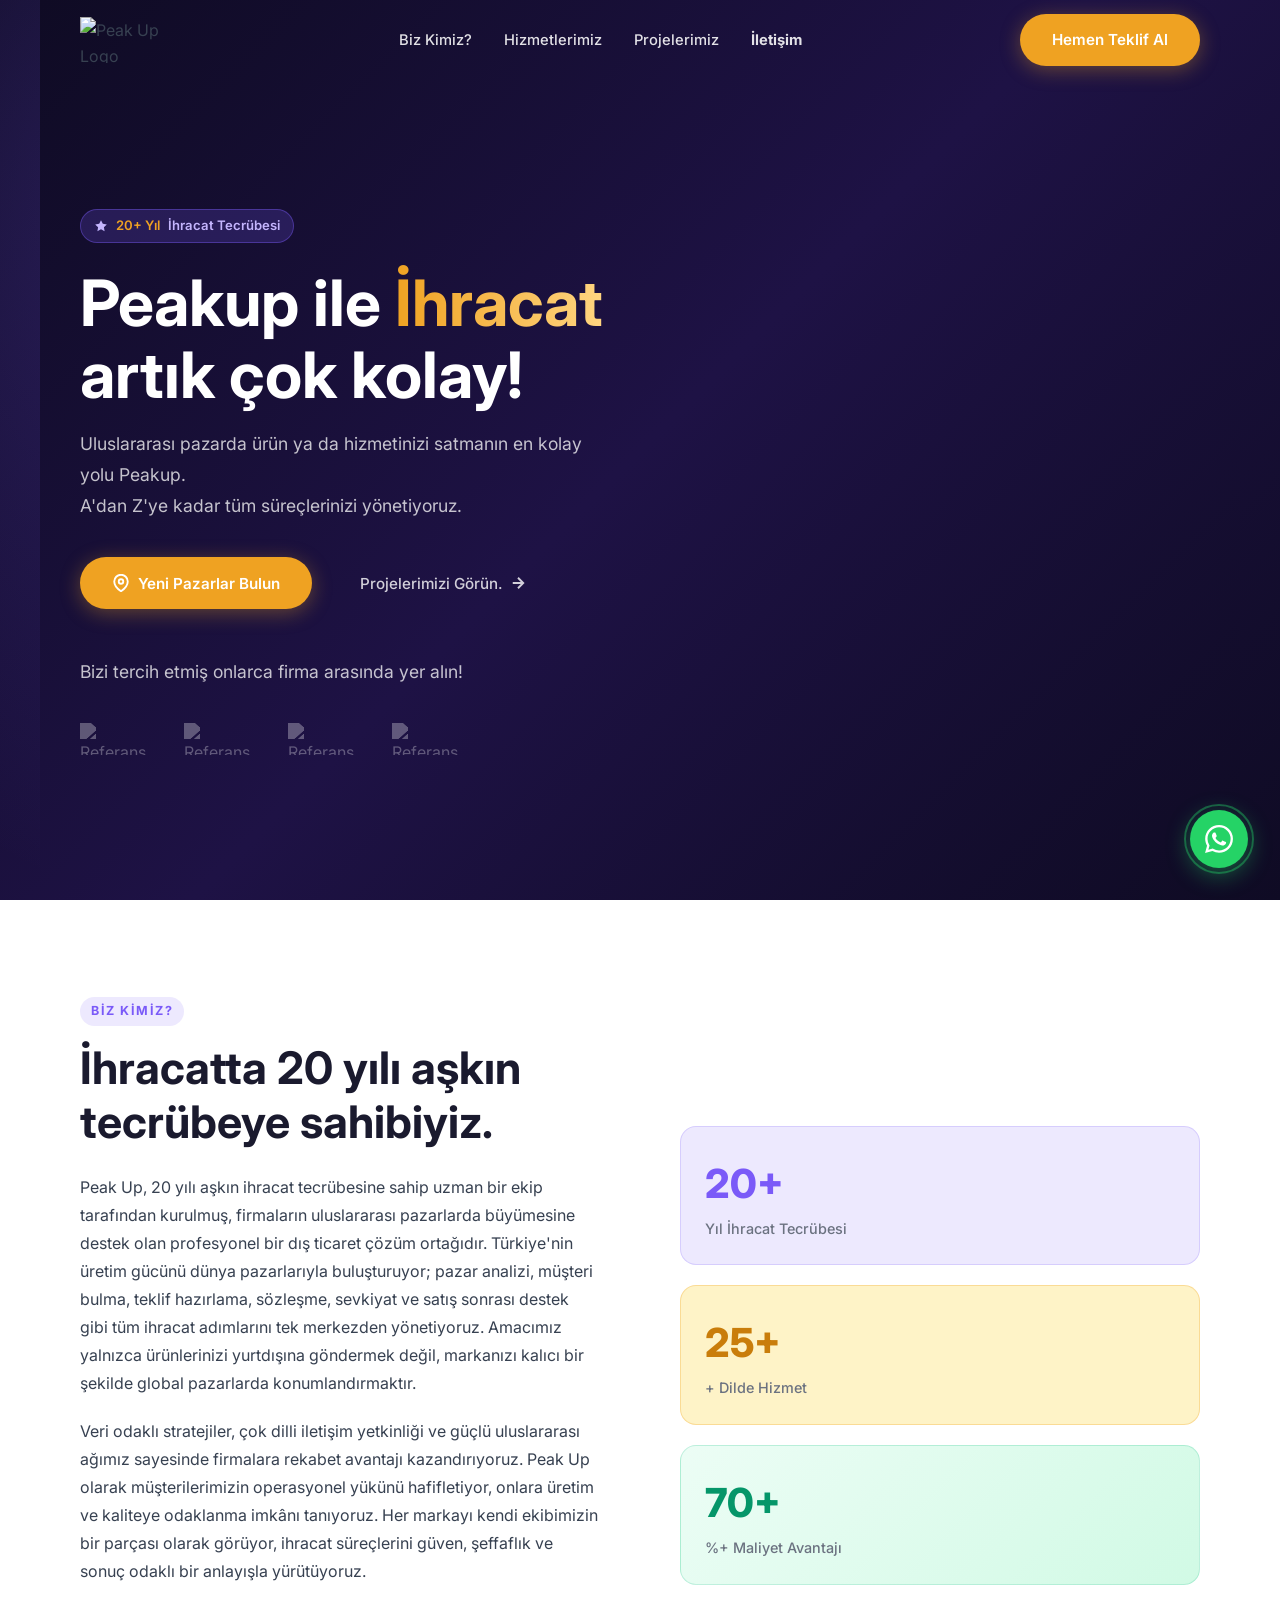
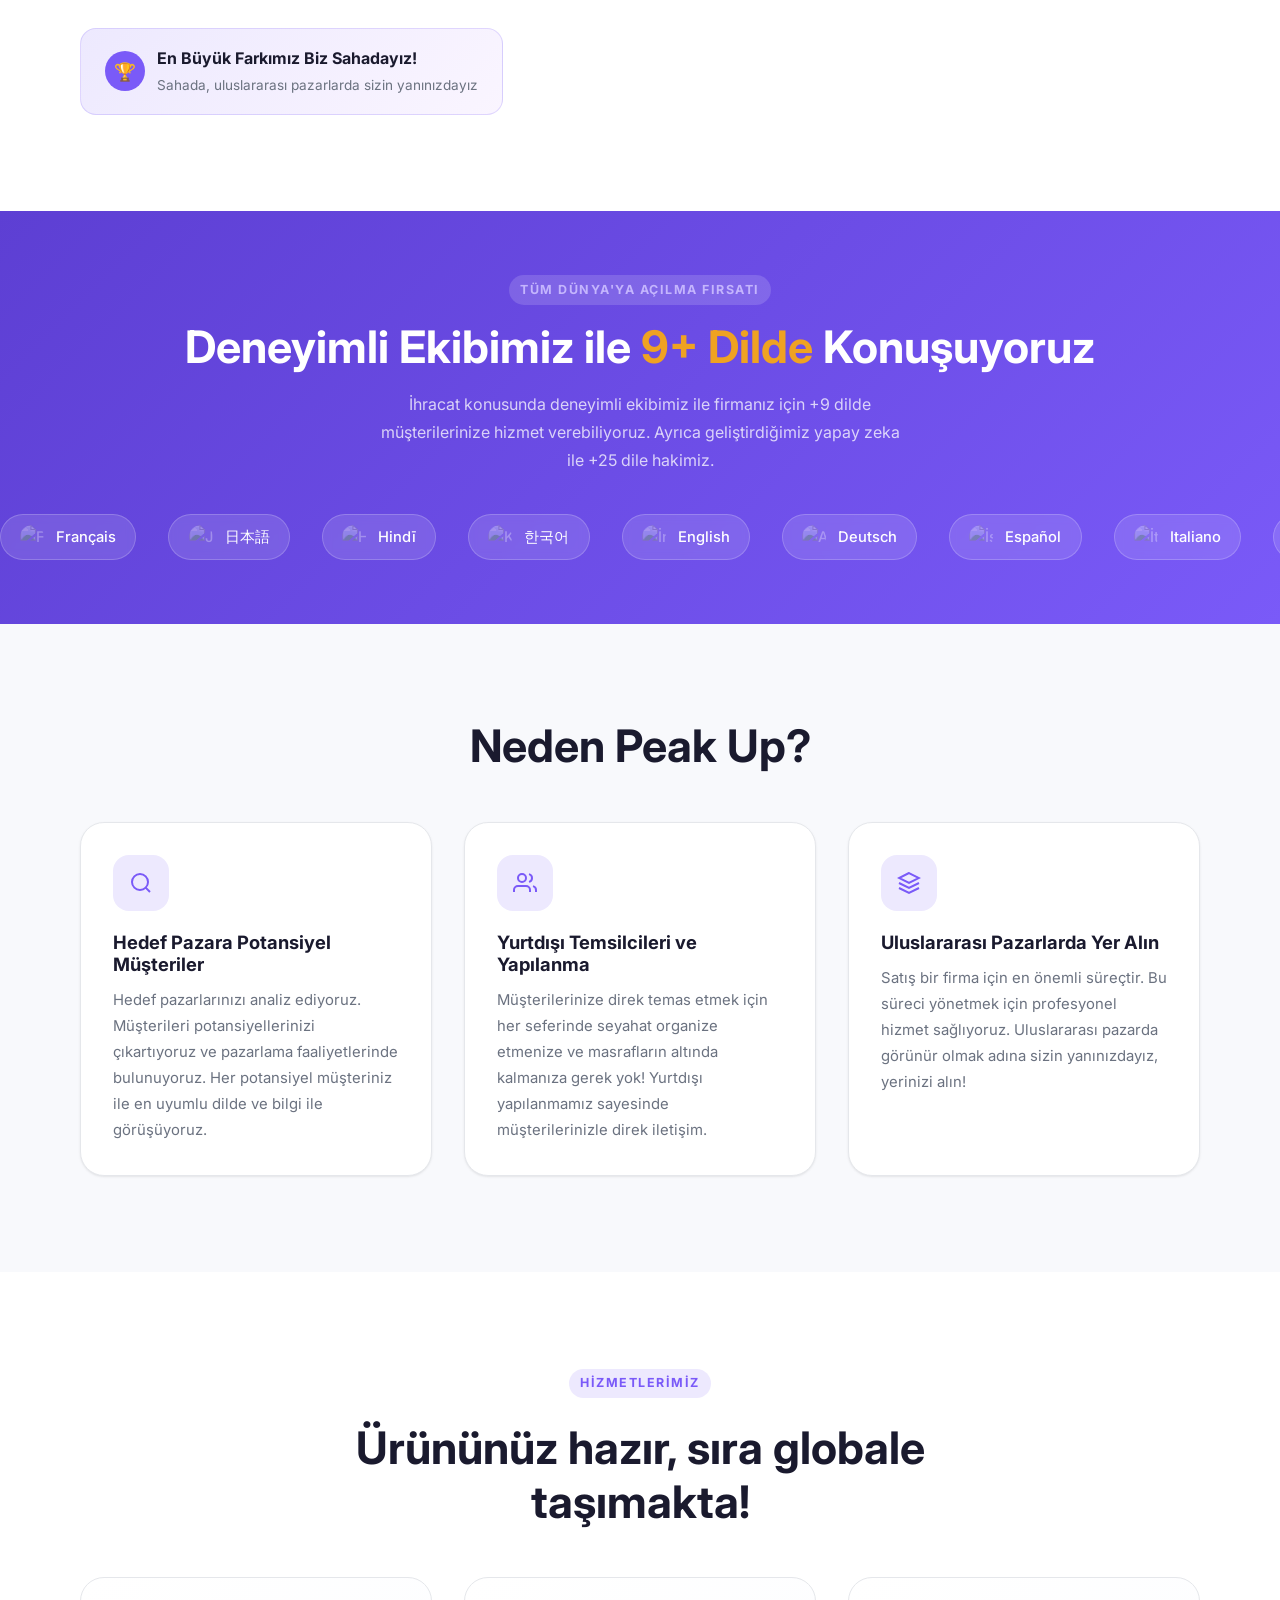
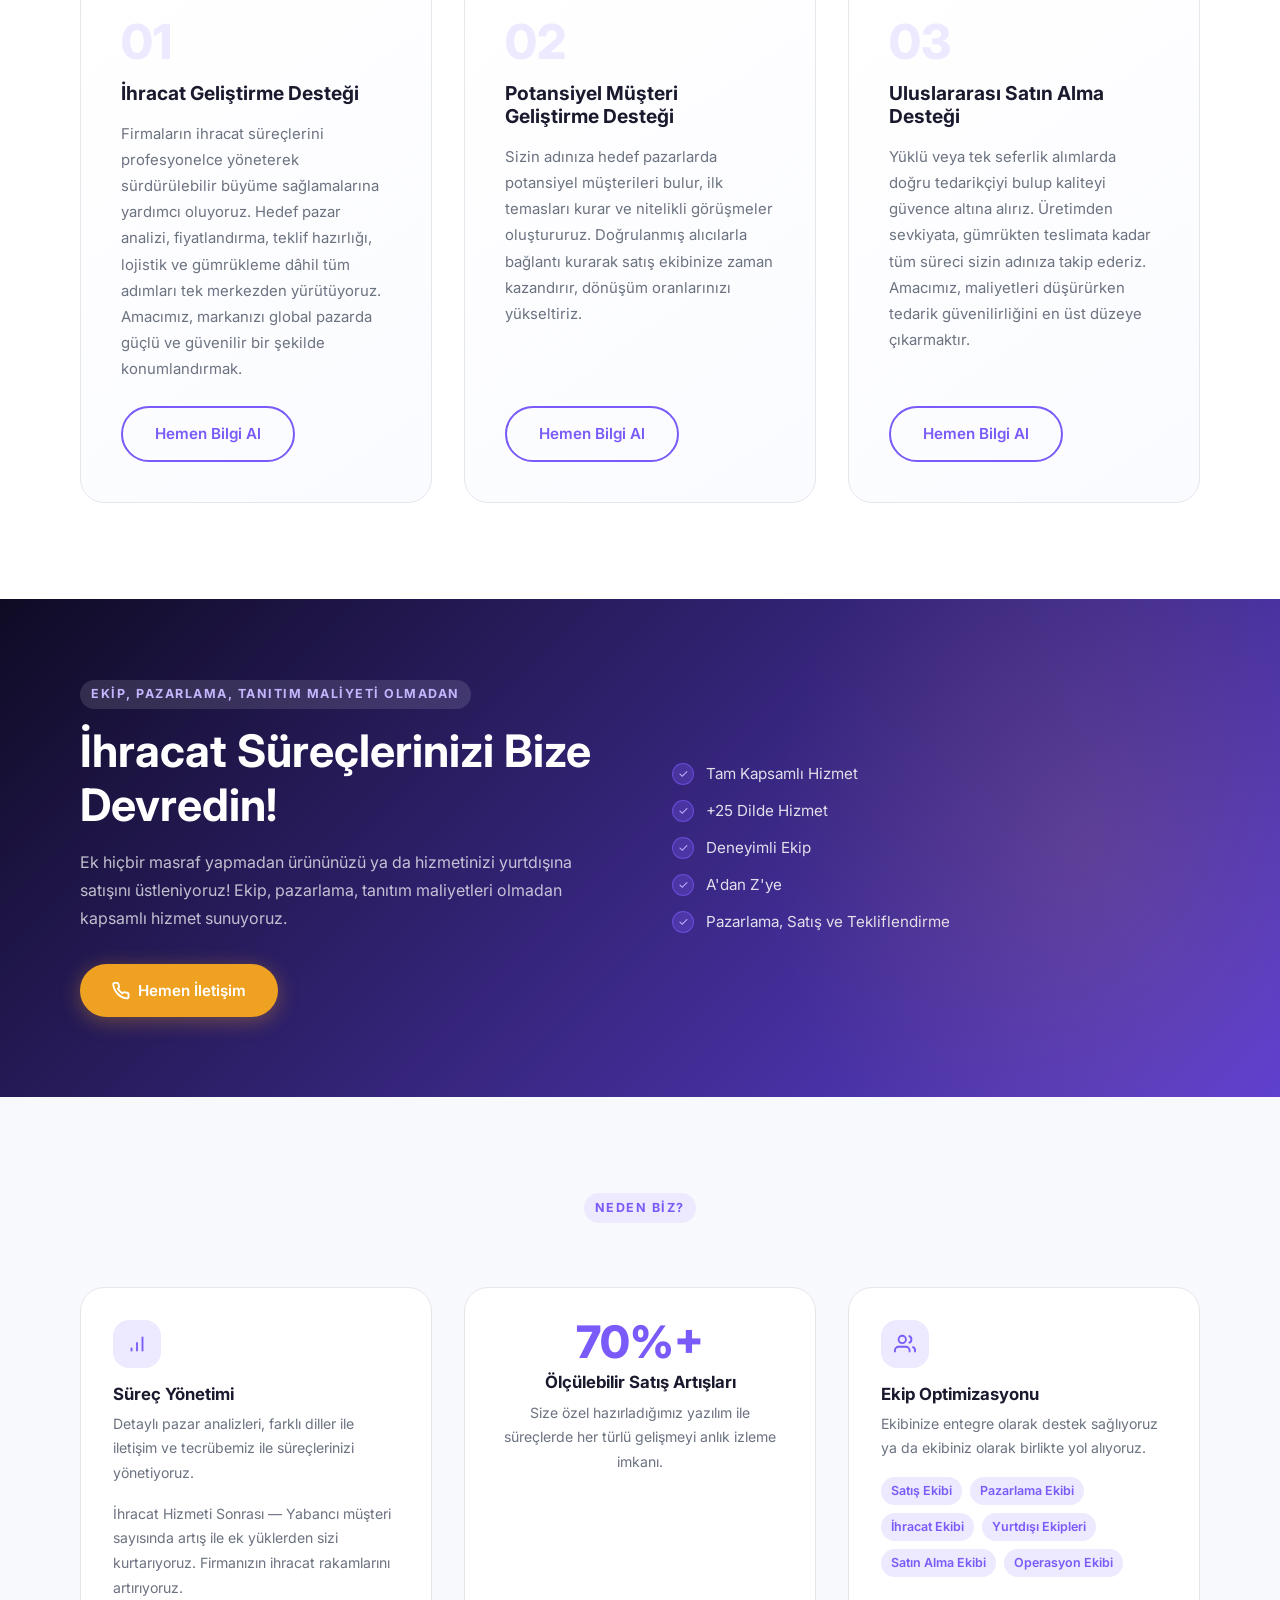
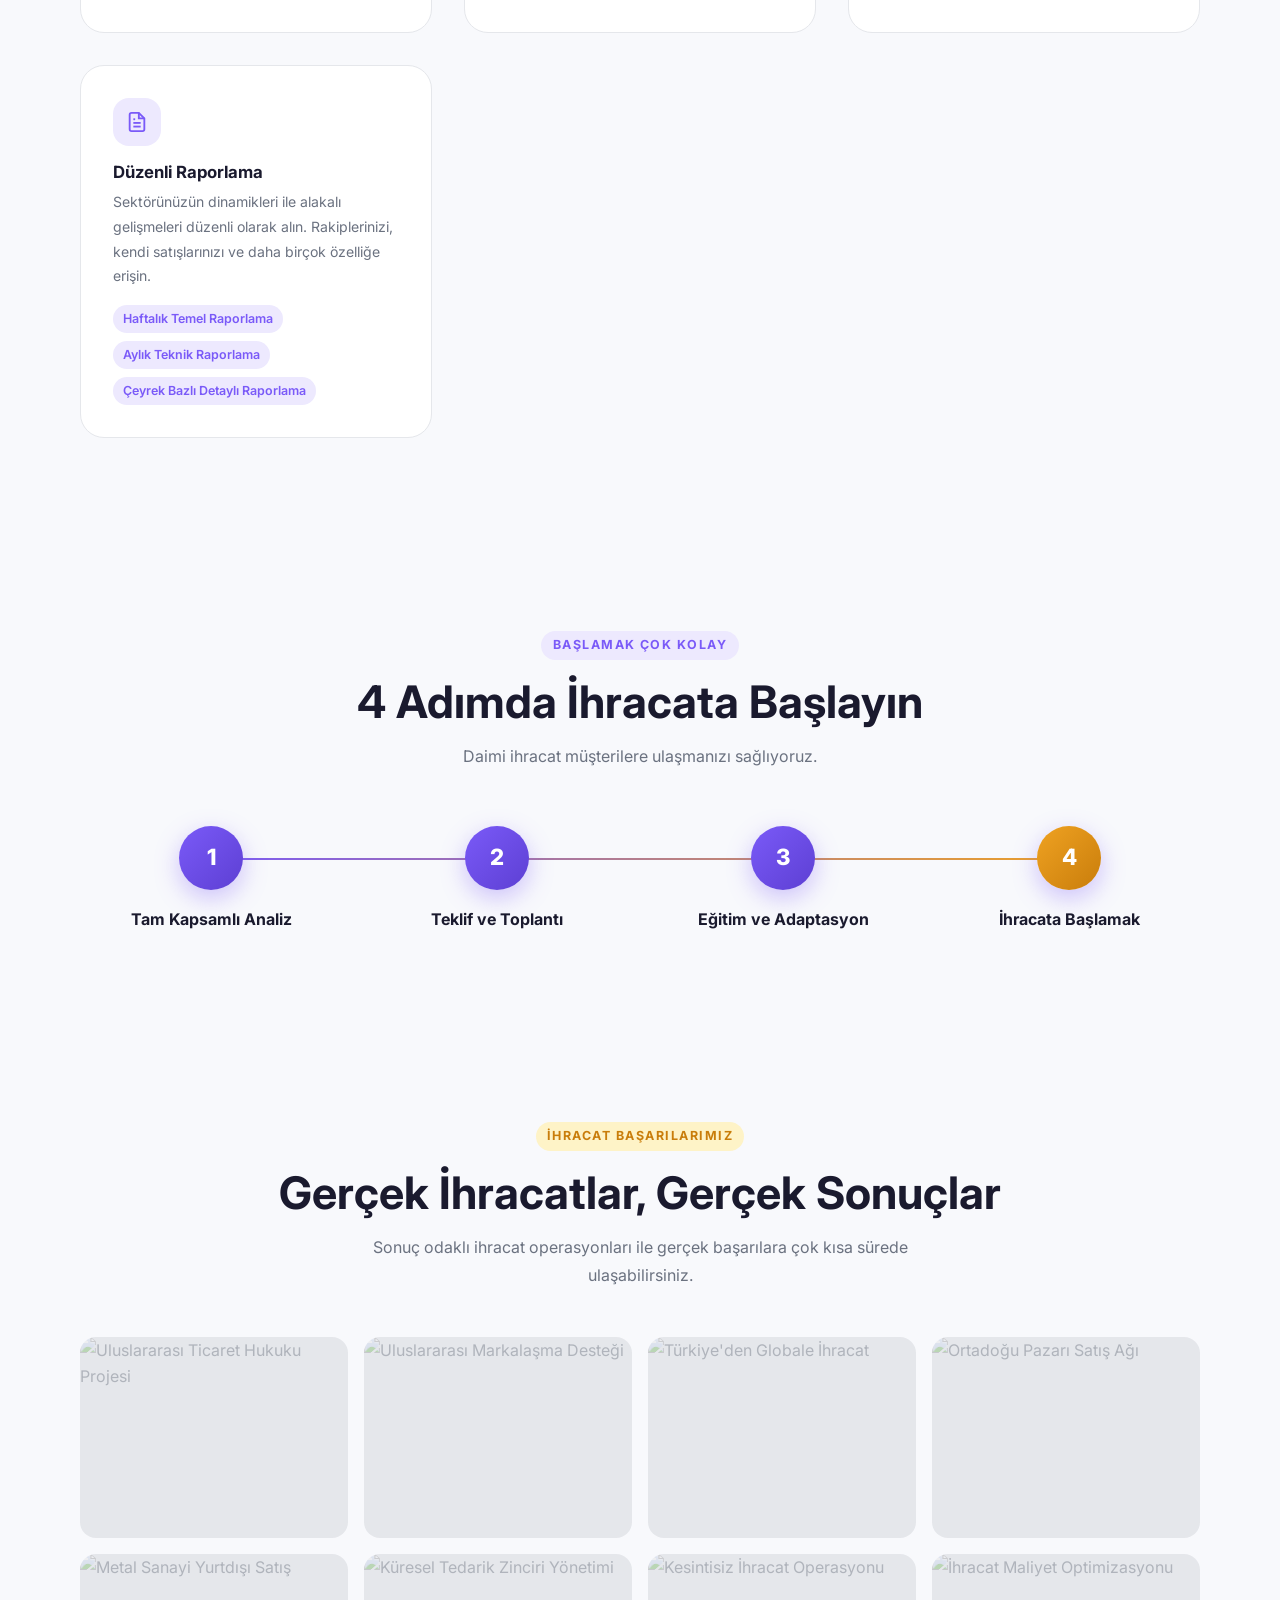
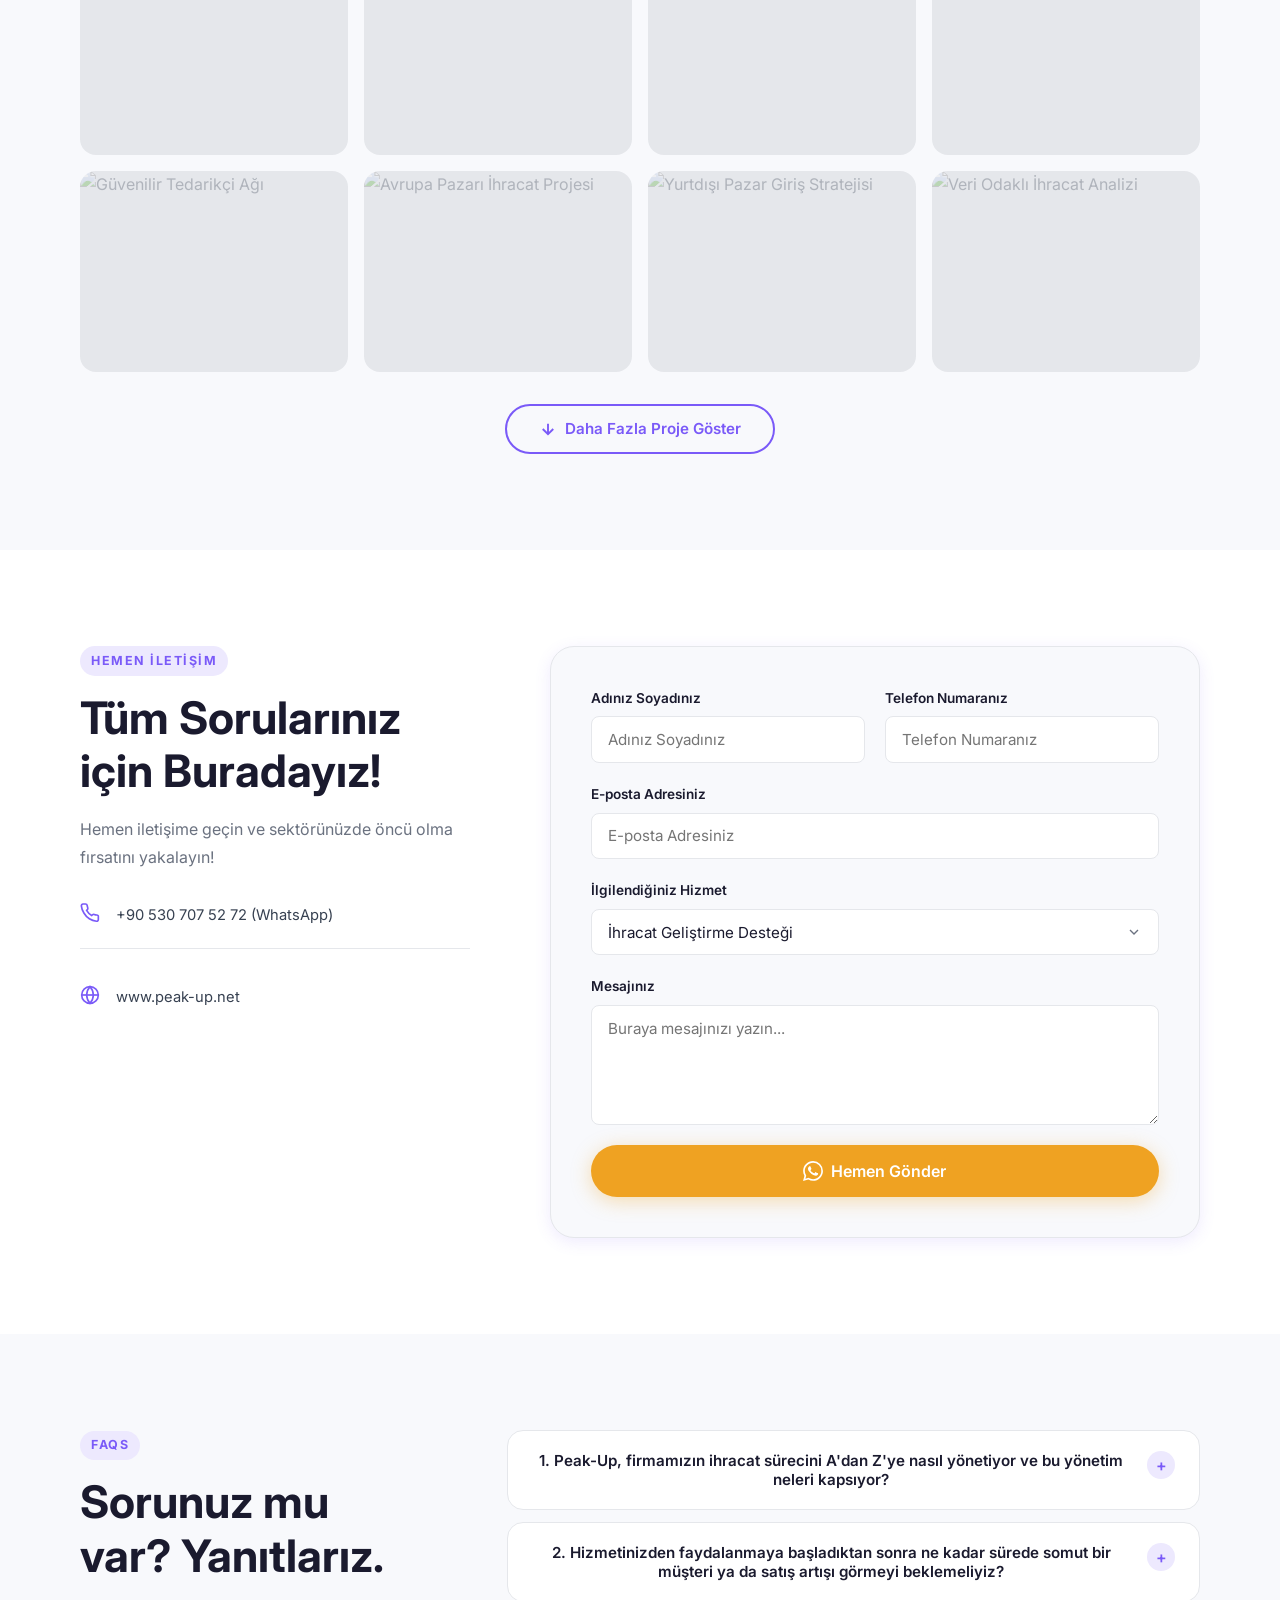
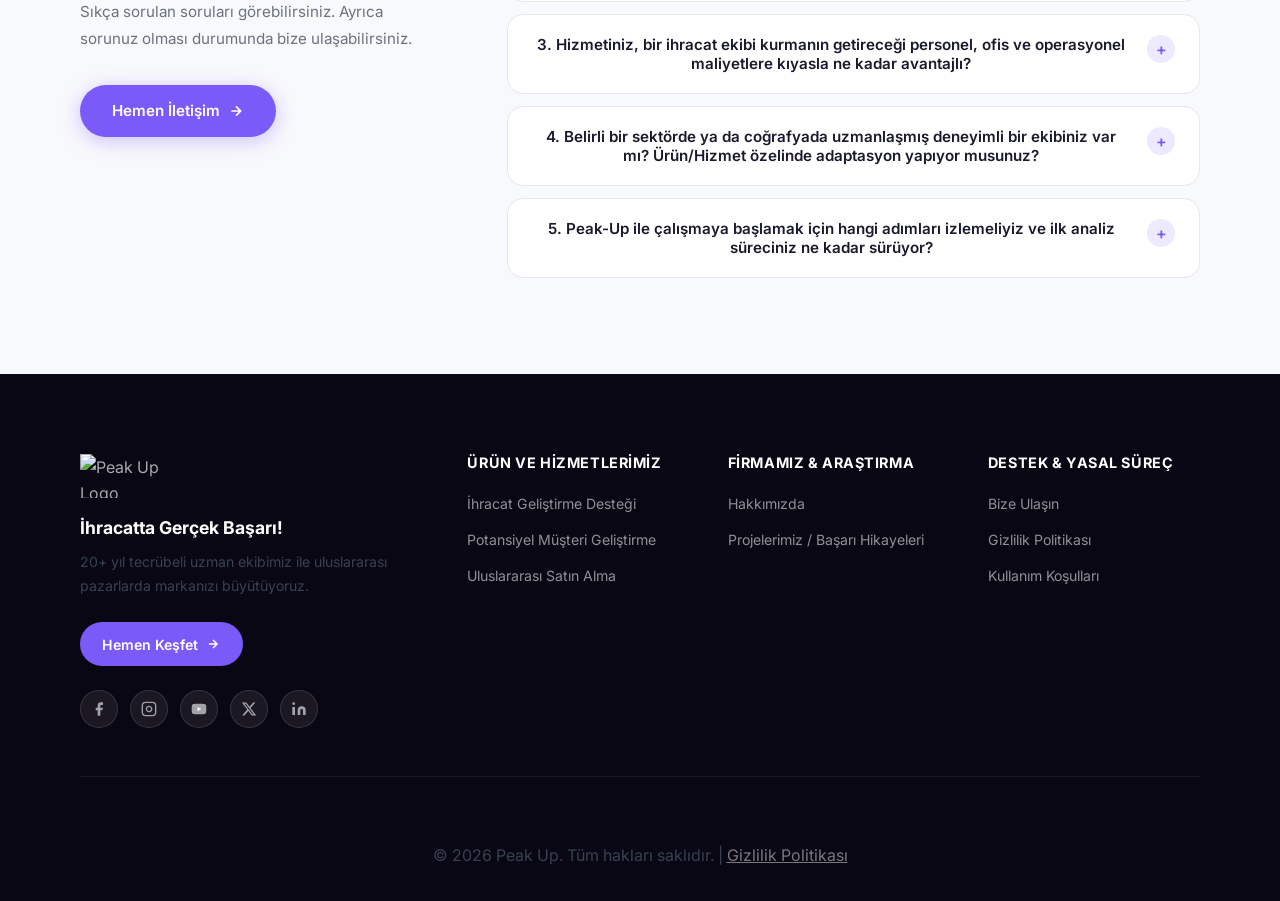
==== index.html @ fe6fa9ec "Initial commit: Peak Up ihracat danismanligi web sitesi" ====
<!DOCTYPE html>
<html lang="tr" dir="ltr">
<head>
  <meta charset="UTF-8">
  <meta name="viewport" content="width=device-width, initial-scale=1.0">
  <title>Peak Up – İhracat Danışmanlığı | A'dan Z'ye İhracat Yönetimi</title>
  <meta name="description" content="Peak Up ile ihracat artık çok kolay! 20+ yıl tecrübeli uzman ekibimiz, A'dan Z'ye ihracat süreçlerinizi yönetiyor. Pazar analizi, müşteri bulma, teklif, lojistik ve daha fazlası.">
  <meta name="robots" content="index, follow">
  <meta name="author" content="Peak Up">
  <meta name="keywords" content="ihracat danışmanlığı, ihracat yönetimi, uluslararası ticaret, ihracat desteği, dış ticaret, pazar analizi, potansiyel müşteri bulma">
  <link rel="canonical" href="https://www.peak-up.net/">

  <!-- Open Graph -->
  <meta property="og:type" content="website">
  <meta property="og:title" content="Peak Up – İhracat artık çok kolay!">
  <meta property="og:description" content="20+ yıl tecrübeli uzman ekibimiz ile A'dan Z'ye ihracat süreçlerinizi yönetiyoruz. Uluslararası pazarlarda markanızı büyütün.">
  <meta property="og:image" content="https://www.peak-up.net/wp-content/uploads/2025/11/Ekran-goruntusu-2025-11-06-092910-1024x518.png">
  <meta property="og:url" content="https://www.peak-up.net/">
  <meta property="og:site_name" content="Peak Up">
  <meta property="og:locale" content="tr_TR">

  <!-- Twitter Card -->
  <meta name="twitter:card" content="summary_large_image">
  <meta name="twitter:title" content="Peak Up – İhracat artık çok kolay!">
  <meta name="twitter:description" content="20+ yıl tecrübeli uzman ekibimiz ile A'dan Z'ye ihracat süreçlerinizi yönetiyoruz.">
  <meta name="twitter:image" content="https://www.peak-up.net/wp-content/uploads/2025/11/Ekran-goruntusu-2025-11-06-092910-1024x518.png">

  <!-- Preload critical assets -->
  <link rel="preconnect" href="https://fonts.googleapis.com">
  <link rel="preconnect" href="https://fonts.gstatic.com" crossorigin>
  <link href="https://fonts.googleapis.com/css2?family=Inter:wght@400;500;600;700;800&display=swap" rel="stylesheet">
  <link rel="preload" as="image" href="https://www.peak-up.net/wp-content/uploads/2025/10/peak-up-logo-300x138-2-e1760440361310.png">

  <!-- Styles -->
  <link rel="stylesheet" href="css/style.css">
  <link rel="stylesheet" href="css/animations.css">

  <!-- Favicon -->
  <link rel="icon" type="image/png" href="https://www.peak-up.net/wp-content/uploads/2025/10/peak-up-logo-300x138-2-e1760440361310.png">

  <!-- Structured Data (JSON-LD) -->
  <script type="application/ld+json">
  {
    "@context": "https://schema.org",
    "@graph": [
      {
        "@type": "Organization",
        "@id": "https://www.peak-up.net/#organization",
        "name": "Peak Up",
        "url": "https://www.peak-up.net",
        "logo": "https://www.peak-up.net/wp-content/uploads/2025/10/peak-up-logo-siyah.png",
        "description": "Peak Up, 20 yılı aşkın ihracat tecrübesine sahip uzman bir ekip tarafından kurulmuş, firmaların uluslararası pazarlarda büyümesine destek olan profesyonel bir dış ticaret çözüm ortağıdır.",
        "foundingDate": "2004",
        "areaServed": "Worldwide",
        "serviceType": ["İhracat Danışmanlığı", "Uluslararası Ticaret", "Pazar Araştırması"],
        "sameAs": [
          "https://facebook.com",
          "https://instagram.com",
          "https://linkedin.com"
        ],
        "contactPoint": {
          "@type": "ContactPoint",
          "telephone": "+905307075272",
          "contactType": "customer service",
          "availableLanguage": ["Turkish","English","German","French","Spanish","Italian","Portuguese","Russian","Arabic","Japanese","Korean","Hindi","Vietnamese","Filipino","Chinese"]
        }
      },
      {
        "@type": "WebSite",
        "@id": "https://www.peak-up.net/#website",
        "url": "https://www.peak-up.net",
        "name": "Peak Up",
        "publisher": { "@id": "https://www.peak-up.net/#organization" },
        "inLanguage": "tr"
      },
      {
        "@type": "FAQPage",
        "mainEntity": [
          {
            "@type": "Question",
            "name": "Peak-Up, firmamızın ihracat sürecini A'dan Z'ye nasıl yönetiyor ve bu yönetim neleri kapsıyor?",
            "acceptedAnswer": {
              "@type": "Answer",
              "text": "Peak-Up, ilk pazar analizinden yabancı müşteri kazanımına, tekliflendirmeden operasyonel desteğe kadar tüm ihracat süreçlerinizi üstlenir. Kapsamımızda: hedef pazar tespiti, pazarlama materyallerinin adaptasyonu, potansiyel müşteri iletişimi, toplantı organizasyonu, satış ve teklif yönetimi ile düzenli raporlama yer alır. Tüm bunlar, sizin adınıza çalışan deneyimli bir ekip tarafından yönetilir."
            }
          },
          {
            "@type": "Question",
            "name": "Hizmetinizden faydalanmaya başladıktan sonra ne kadar sürede somut bir müşteri ya da satış artışı görmeyi beklemeliyiz?",
            "acceptedAnswer": {
              "@type": "Answer",
              "text": "Başarı süresi sektörünüze, hedef pazara ve ürün/hizmetinizin dinamiklerine göre değişir. Ancak, ilk Tam Kapsamlı Analiz (4-6 hafta) sonrasında aktif müşteri iletişimine başlanır. Genellikle 3 ila 6 ay içerisinde somut iş görüşmeleri ve ilk ihracat bağlantıları hedeflenir."
            }
          },
          {
            "@type": "Question",
            "name": "Hizmetiniz, bir ihracat ekibi kurmanın getireceği personel, ofis ve operasyonel maliyetlere kıyasla ne kadar avantajlı?",
            "acceptedAnswer": {
              "@type": "Answer",
              "text": "Peak-Up ile çalışmak, minimum %70'e varan bir maliyet avantajı sağlar. Birkaç kişilik satış, pazarlama, dil ve operasyon ekibinin aylık maaş, SGK, ofis ve seyahat giderleri yerine, çok daha uygun ve sabit bir fiyata A'dan Z'ye tüm hizmetleri alırsınız."
            }
          },
          {
            "@type": "Question",
            "name": "Belirli bir sektörde ya da coğrafyada uzmanlaşmış deneyimli bir ekibiniz var mı?",
            "acceptedAnswer": {
              "@type": "Answer",
              "text": "Ekibimiz farklı sektör ve coğrafyalarda derinlemesine tecrübeye sahiptir. Hizmete başladığımızda, öncelikle sizin sektörünüzün dinamiklerini ve ürününüzün uluslararası rekabet avantajlarını içeren kapsamlı bir analiz yaparız."
            }
          },
          {
            "@type": "Question",
            "name": "Peak-Up ile çalışmaya başlamak için hangi adımları izlemeliyiz?",
            "acceptedAnswer": {
              "@type": "Answer",
              "text": "Başlamak çok kolaydır. İletişim formu ile bize ulaştığınızda, ihtiyaçlarınızı anlamak için bir ön görüşme planlanır. Ardından, detaylı Tam Kapsamlı Analiz sürecimiz başlar. Bu analiz sonucunda size özel, başarı odaklı İhracat Yol Haritanız oluşturularak sürece resmen başlanır."
            }
          }
        ]
      },
      {
        "@type": "Service",
        "name": "İhracat Geliştirme Desteği",
        "provider": { "@id": "https://www.peak-up.net/#organization" },
        "description": "Firmaların ihracat süreçlerini profesyonelce yöneterek sürdürülebilir büyüme sağlamalarına yardımcı oluyoruz.",
        "areaServed": "Worldwide"
      },
      {
        "@type": "Service",
        "name": "Potansiyel Müşteri Geliştirme Desteği",
        "provider": { "@id": "https://www.peak-up.net/#organization" },
        "description": "Sizin adınıza hedef pazarlarda potansiyel müşterileri bulur, ilk temasları kurar ve nitelikli görüşmeler oluştururuz.",
        "areaServed": "Worldwide"
      },
      {
        "@type": "Service",
        "name": "Uluslararası Satın Alma Desteği",
        "provider": { "@id": "https://www.peak-up.net/#organization" },
        "description": "Yüklü veya tek seferlik alımlarda doğru tedarikçiyi bulup kaliteyi güvence altına alırız.",
        "areaServed": "Worldwide"
      }
    ]
  }
  </script>
</head>
<body>

<!-- Page Loader -->
<div class="page-loader" id="pageLoader" aria-hidden="true">
  <div class="loader-ring"></div>
</div>

<!-- ============================================================
     HEADER
     ============================================================ -->
<header class="site-header transparent" id="siteHeader" role="banner">
  <div class="container header-inner">
    <!-- Logo -->
    <a href="/" class="nav-logo" aria-label="Peak Up Ana Sayfa">
      <img src="https://www.peak-up.net/wp-content/uploads/2025/10/peak-up-logo-300x138-2-e1760440361310.png"
           alt="Peak Up Logo" class="nav-logo-white" width="138" height="63" loading="eager">
      <img src="https://www.peak-up.net/wp-content/uploads/2025/10/peak-up-logo-siyah.png"
           alt="Peak Up Logo" class="nav-logo-dark" width="138" height="63" loading="eager">
    </a>

    <!-- Desktop Nav -->
    <nav class="nav-menu" role="navigation" aria-label="Ana Menü">
      <a href="#biz-kimiz">Biz Kimiz?</a>
      <a href="#hizmetlerimiz">Hizmetlerimiz</a>
      <a href="#projelerimiz">Projelerimiz</a>
      <a href="#iletisim">İletişim</a>
    </nav>

    <!-- Nav Actions -->
    <div class="nav-actions">
      <a href="#iletisim" class="btn btn-accent" aria-label="Teklif Al">Hemen Teklif Al</a>
      <button class="hamburger" id="hamburger" aria-label="Menüyü Aç/Kapat" aria-expanded="false" aria-controls="mobileNav">
        <span></span><span></span><span></span>
      </button>
    </div>
  </div>
</header>

<!-- Mobile Nav Overlay -->
<div class="mobile-nav-overlay" id="mobileNavOverlay" aria-hidden="true"></div>

<!-- Mobile Nav -->
<nav class="mobile-nav" id="mobileNav" role="navigation" aria-label="Mobil Menü" aria-hidden="true">
  <button class="mobile-nav-close" id="mobileNavClose" aria-label="Menüyü Kapat">✕</button>
  <a href="#biz-kimiz">Biz Kimiz?</a>
  <a href="#hizmetlerimiz">Hizmetlerimiz</a>
  <a href="#projelerimiz">Projelerimiz</a>
  <a href="#iletisim">İletişim</a>
  <a href="#iletisim" class="btn btn-accent mt-3" style="margin-top:1rem">Hemen Teklif Al</a>
</nav>

<main id="main-content">

<!-- ============================================================
     HERO
     ============================================================ -->
<section id="hero-section" aria-label="Ana Başlık Bölümü">
  <!-- Particles container -->
  <div class="particles" id="particles" aria-hidden="true"></div>

  <div class="container" id="hero">
    <!-- Hero Text -->
    <article class="hero-text">
      <div class="hero-badge" aria-label="20+ yıl deneyim">
        <svg width="14" height="14" viewBox="0 0 24 24" fill="currentColor" aria-hidden="true"><path d="M12 2l3.09 6.26L22 9.27l-5 4.87 1.18 6.88L12 17.77l-6.18 3.25L7 14.14 2 9.27l6.91-1.01L12 2z"/></svg>
        <span>20+ Yıl</span> İhracat Tecrübesi
      </div>

      <h1>Peakup ile <em>İhracat</em><br>artık çok kolay!</h1>

      <p>Uluslararası pazarda ürün ya da hizmetinizi satmanın en kolay yolu Peakup.<br>A'dan Z'ye kadar tüm süreçlerinizi yönetiyoruz.</p>

      <div class="hero-ctas">
        <a href="#iletisim" class="btn btn-accent">
          <svg width="18" height="18" viewBox="0 0 24 24" fill="none" stroke="currentColor" stroke-width="2.5" aria-hidden="true"><path d="M21 10c0 7-9 13-9 13s-9-6-9-13a9 9 0 0 1 18 0z"/><circle cx="12" cy="10" r="3"/></svg>
          Yeni Pazarlar Bulun
        </a>
        <a href="#projelerimiz" class="btn btn-ghost" style="color:rgba(255,255,255,.8)">
          Projelerimizi Görün.
          <svg width="18" height="18" viewBox="0 0 24 24" fill="none" stroke="currentColor" stroke-width="2.5" aria-hidden="true"><path d="M5 12h14M12 5l7 7-7 7"/></svg>
        </a>
      </div>

      <!-- Trust bar -->
      <p class="hero-trust">Bizi tercih etmiş onlarca firma arasında yer alın!</p>
      <div class="hero-logos" role="list" aria-label="Referans müşteri logoları">
        <img src="https://www.peak-up.net/wp-content/uploads/2025/11/9.png" alt="Referans Müşteri 1" role="listitem" loading="lazy" width="80" height="32">
        <img src="https://www.peak-up.net/wp-content/uploads/2025/11/8.png" alt="Referans Müşteri 2" role="listitem" loading="lazy" width="80" height="32">
        <img src="https://www.peak-up.net/wp-content/uploads/2025/11/6.png" alt="Referans Müşteri 3" role="listitem" loading="lazy" width="80" height="32">
        <img src="https://www.peak-up.net/wp-content/uploads/2025/11/7.png" alt="Referans Müşteri 4" role="listitem" loading="lazy" width="80" height="32">
      </div>
    </article>

    <!-- Hero Visual – 3D Globe -->
    <aside class="hero-visual" aria-hidden="true">
      <canvas id="globe-canvas" width="520" height="520" style="animation: glowPulse 4s ease-in-out infinite;"></canvas>
    </aside>
  </div>
</section>

<!-- ============================================================
     BİZ KİMİZ
     ============================================================ -->
<section id="biz-kimiz" class="section" aria-labelledby="about-heading">
  <div class="container">
    <div class="about-inner">
      <!-- Text -->
      <div class="about-text reveal">
        <span class="section-label">Biz Kimiz?</span>
        <h2 id="about-heading">İhracatta 20 yılı aşkın tecrübeye sahibiyiz.</h2>
        <p>Peak Up, 20 yılı aşkın ihracat tecrübesine sahip uzman bir ekip tarafından kurulmuş, firmaların uluslararası pazarlarda büyümesine destek olan profesyonel bir dış ticaret çözüm ortağıdır. Türkiye'nin üretim gücünü dünya pazarlarıyla buluşturuyor; pazar analizi, müşteri bulma, teklif hazırlama, sözleşme, sevkiyat ve satış sonrası destek gibi tüm ihracat adımlarını tek merkezden yönetiyoruz. Amacımız yalnızca ürünlerinizi yurtdışına göndermek değil, markanızı kalıcı bir şekilde global pazarlarda konumlandırmaktır.</p>
        <p>Veri odaklı stratejiler, çok dilli iletişim yetkinliği ve güçlü uluslararası ağımız sayesinde firmalara rekabet avantajı kazandırıyoruz. Peak Up olarak müşterilerimizin operasyonel yükünü hafifletiyor, onlara üretim ve kaliteye odaklanma imkânı tanıyoruz. Her markayı kendi ekibimizin bir parçası olarak görüyor, ihracat süreçlerini güven, şeffaflık ve sonuç odaklı bir anlayışla yürütüyoruz.</p>

        <div class="about-badge">
          <div class="icon" aria-hidden="true">🏆</div>
          <div>
            <strong>En Büyük Farkımız Biz Sahadayız!</strong>
            <span>Sahada, uluslararası pazarlarda sizin yanınızdayız</span>
          </div>
        </div>
      </div>

      <!-- Stats visual -->
      <div class="reveal reveal-delay-2" style="display:grid;gap:1.25rem;">
        <div class="hero-stat-card" style="background:var(--primary-light);border:1px solid rgba(122,90,248,.2);border-radius:16px;padding:1.5rem;">
          <div style="font-size:2.5rem;font-weight:800;color:var(--primary)" class="counter" data-target="20">0</div>
          <div style="font-size:.9rem;color:var(--text-muted);font-weight:500">Yıl İhracat Tecrübesi</div>
        </div>
        <div class="hero-stat-card" style="background:#FEF3C7;border:1px solid rgba(239,162,34,.3);border-radius:16px;padding:1.5rem;">
          <div style="font-size:2.5rem;font-weight:800;color:var(--accent-dark)" class="counter" data-target="25">0</div>
          <div style="font-size:.9rem;color:var(--text-muted);font-weight:500">+ Dilde Hizmet</div>
        </div>
        <div class="hero-stat-card" style="background:linear-gradient(135deg,#ECFDF5,#D1FAE5);border:1px solid rgba(16,185,129,.2);border-radius:16px;padding:1.5rem;">
          <div style="font-size:2.5rem;font-weight:800;color:#059669" class="counter" data-target="70">0</div>
          <div style="font-size:.9rem;color:var(--text-muted);font-weight:500">%+ Maliyet Avantajı</div>
        </div>
      </div>
    </div>
  </div>
</section>

<!-- ============================================================
     DİLLER (Languages Marquee)
     ============================================================ -->
<section class="languages-section" aria-labelledby="languages-heading">
  <div class="container">
    <div class="languages-header reveal">
      <span class="section-label" style="background:rgba(255,255,255,.15);color:#C4B5FD">Tüm Dünya'ya Açılma Fırsatı</span>
      <h2 id="languages-heading">Deneyimli Ekibimiz ile <em>9+ Dilde</em> Konuşuyoruz</h2>
      <p>İhracat konusunda deneyimli ekibimiz ile firmanız için +9 dilde müşterilerinize hizmet verebiliyoruz. Ayrıca geliştirdiğimiz yapay zeka ile +25 dile hakimiz.</p>
    </div>
  </div>
  <!-- Marquee Row 1 -->
  <div class="lang-marquee-wrapper" aria-hidden="true">
    <div class="lang-marquee">
      <!-- Doubled for seamless loop -->
      <div class="lang-item"><img src="https://www.peak-up.net/wp-content/uploads/2025/04/france.png" alt="Fransızca" loading="lazy" width="24" height="24">Français</div>
      <div class="lang-item"><img src="https://www.peak-up.net/wp-content/uploads/2025/04/japan.png" alt="Japonca" loading="lazy" width="24" height="24">日本語</div>
      <div class="lang-item"><img src="https://www.peak-up.net/wp-content/uploads/2025/04/india.png" alt="Hintçe" loading="lazy" width="24" height="24">Hindī</div>
      <div class="lang-item"><img src="https://www.peak-up.net/wp-content/uploads/2025/04/korea.png" alt="Korece" loading="lazy" width="24" height="24">한국어</div>
      <div class="lang-item"><img src="https://www.peak-up.net/wp-content/uploads/2025/04/england.png" alt="İngilizce" loading="lazy" width="24" height="24">English</div>
      <div class="lang-item"><img src="https://www.peak-up.net/wp-content/uploads/2025/04/germany.png" alt="Almanca" loading="lazy" width="24" height="24">Deutsch</div>
      <div class="lang-item"><img src="https://www.peak-up.net/wp-content/uploads/2025/04/spain.png" alt="İspanyolca" loading="lazy" width="24" height="24">Español</div>
      <div class="lang-item"><img src="https://www.peak-up.net/wp-content/uploads/2025/04/italy.png" alt="İtalyanca" loading="lazy" width="24" height="24">Italiano</div>
      <div class="lang-item"><img src="https://www.peak-up.net/wp-content/uploads/2025/04/portugal.png" alt="Portekizce" loading="lazy" width="24" height="24">Português</div>
      <div class="lang-item"><img src="https://www.peak-up.net/wp-content/uploads/2025/04/russoan.png" alt="Rusça" loading="lazy" width="24" height="24">Русский</div>
      <div class="lang-item"><img src="https://www.peak-up.net/wp-content/uploads/2025/04/vietnam.png" alt="Vietnamca" loading="lazy" width="24" height="24">Tiếng Việt</div>
      <div class="lang-item"><img src="https://www.peak-up.net/wp-content/uploads/2025/04/filipino.png" alt="Filipince" loading="lazy" width="24" height="24">Filipino</div>
      <div class="lang-item"><img src="https://www.peak-up.net/wp-content/uploads/2025/04/saudi.png" alt="Arapça" loading="lazy" width="24" height="24">العربية</div>
      <div class="lang-item"><img src="https://www.peak-up.net/wp-content/uploads/2025/04/china.png" alt="Çince" loading="lazy" width="24" height="24">中文</div>
      <!-- Duplicate for seamless loop -->
      <div class="lang-item"><img src="https://www.peak-up.net/wp-content/uploads/2025/04/france.png" alt="Fransızca" loading="lazy" width="24" height="24">Français</div>
      <div class="lang-item"><img src="https://www.peak-up.net/wp-content/uploads/2025/04/japan.png" alt="Japonca" loading="lazy" width="24" height="24">日本語</div>
      <div class="lang-item"><img src="https://www.peak-up.net/wp-content/uploads/2025/04/india.png" alt="Hintçe" loading="lazy" width="24" height="24">Hindī</div>
      <div class="lang-item"><img src="https://www.peak-up.net/wp-content/uploads/2025/04/korea.png" alt="Korece" loading="lazy" width="24" height="24">한국어</div>
      <div class="lang-item"><img src="https://www.peak-up.net/wp-content/uploads/2025/04/england.png" alt="İngilizce" loading="lazy" width="24" height="24">English</div>
      <div class="lang-item"><img src="https://www.peak-up.net/wp-content/uploads/2025/04/germany.png" alt="Almanca" loading="lazy" width="24" height="24">Deutsch</div>
      <div class="lang-item"><img src="https://www.peak-up.net/wp-content/uploads/2025/04/spain.png" alt="İspanyolca" loading="lazy" width="24" height="24">Español</div>
      <div class="lang-item"><img src="https://www.peak-up.net/wp-content/uploads/2025/04/italy.png" alt="İtalyanca" loading="lazy" width="24" height="24">Italiano</div>
      <div class="lang-item"><img src="https://www.peak-up.net/wp-content/uploads/2025/04/portugal.png" alt="Portekizce" loading="lazy" width="24" height="24">Português</div>
      <div class="lang-item"><img src="https://www.peak-up.net/wp-content/uploads/2025/04/russoan.png" alt="Rusça" loading="lazy" width="24" height="24">Русский</div>
      <div class="lang-item"><img src="https://www.peak-up.net/wp-content/uploads/2025/04/vietnam.png" alt="Vietnamca" loading="lazy" width="24" height="24">Tiếng Việt</div>
      <div class="lang-item"><img src="https://www.peak-up.net/wp-content/uploads/2025/04/filipino.png" alt="Filipince" loading="lazy" width="24" height="24">Filipino</div>
      <div class="lang-item"><img src="https://www.peak-up.net/wp-content/uploads/2025/04/saudi.png" alt="Arapça" loading="lazy" width="24" height="24">العربية</div>
      <div class="lang-item"><img src="https://www.peak-up.net/wp-content/uploads/2025/04/china.png" alt="Çince" loading="lazy" width="24" height="24">中文</div>
    </div>
  </div>
</section>

<!-- ============================================================
     FEATURE CARDS (3 Ana Özellik)
     ============================================================ -->
<section class="section features-section" aria-labelledby="features-heading">
  <div class="container">
    <div class="text-center reveal">
      <h2 id="features-heading" style="max-width:600px;margin:0 auto">Neden Peak Up?</h2>
    </div>
    <div class="feature-cards">
      <article class="feature-card reveal reveal-delay-1 card-3d">
        <div class="feature-icon" aria-hidden="true">
          <svg width="24" height="24" viewBox="0 0 24 24" fill="none" stroke="currentColor" stroke-width="2"><circle cx="11" cy="11" r="8"/><path d="m21 21-4.35-4.35"/></svg>
        </div>
        <h3>Hedef Pazara Potansiyel Müşteriler</h3>
        <p>Hedef pazarlarınızı analiz ediyoruz. Müşterileri potansiyellerinizi çıkartıyoruz ve pazarlama faaliyetlerinde bulunuyoruz. Her potansiyel müşteriniz ile en uyumlu dilde ve bilgi ile görüşüyoruz.</p>
      </article>
      <article class="feature-card reveal reveal-delay-2 card-3d">
        <div class="feature-icon" aria-hidden="true">
          <svg width="24" height="24" viewBox="0 0 24 24" fill="none" stroke="currentColor" stroke-width="2"><path d="M17 21v-2a4 4 0 0 0-4-4H5a4 4 0 0 0-4 4v2"/><circle cx="9" cy="7" r="4"/><path d="M23 21v-2a4 4 0 0 0-3-3.87"/><path d="M16 3.13a4 4 0 0 1 0 7.75"/></svg>
        </div>
        <h3>Yurtdışı Temsilcileri ve Yapılanma</h3>
        <p>Müşterilerinize direk temas etmek için her seferinde seyahat organize etmenize ve masrafların altında kalmanıza gerek yok! Yurtdışı yapılanmamız sayesinde müşterilerinizle direk iletişim.</p>
      </article>
      <article class="feature-card reveal reveal-delay-3 card-3d">
        <div class="feature-icon" aria-hidden="true">
          <svg width="24" height="24" viewBox="0 0 24 24" fill="none" stroke="currentColor" stroke-width="2"><path d="M12 2L2 7l10 5 10-5-10-5z"/><path d="M2 17l10 5 10-5"/><path d="M2 12l10 5 10-5"/></svg>
        </div>
        <h3>Uluslararası Pazarlarda Yer Alın</h3>
        <p>Satış bir firma için en önemli süreçtir. Bu süreci yönetmek için profesyonel hizmet sağlıyoruz. Uluslararası pazarda görünür olmak adına sizin yanınızdayız, yerinizi alın!</p>
      </article>
    </div>
  </div>
</section>

<!-- ============================================================
     HİZMETLERİMİZ
     ============================================================ -->
<section id="hizmetlerimiz" class="section" aria-labelledby="services-heading">
  <div class="container">
    <header class="services-header reveal">
      <span class="section-label">Hizmetlerimiz</span>
      <h2 id="services-heading">Ürününüz hazır, sıra globale taşımakta!</h2>
    </header>
    <div class="services-track" role="list">
      <article class="service-card reveal reveal-delay-1" role="listitem">
        <div class="service-num" aria-hidden="true">01</div>
        <h3>İhracat Geliştirme Desteği</h3>
        <p>Firmaların ihracat süreçlerini profesyonelce yöneterek sürdürülebilir büyüme sağlamalarına yardımcı oluyoruz. Hedef pazar analizi, fiyatlandırma, teklif hazırlığı, lojistik ve gümrükleme dâhil tüm adımları tek merkezden yürütüyoruz. Amacımız, markanızı global pazarda güçlü ve güvenilir bir şekilde konumlandırmak.</p>
        <a href="#iletisim" class="btn btn-outline">Hemen Bilgi Al</a>
      </article>
      <article class="service-card reveal reveal-delay-2" role="listitem">
        <div class="service-num" aria-hidden="true">02</div>
        <h3>Potansiyel Müşteri Geliştirme Desteği</h3>
        <p>Sizin adınıza hedef pazarlarda potansiyel müşterileri bulur, ilk temasları kurar ve nitelikli görüşmeler oluştururuz. Doğrulanmış alıcılarla bağlantı kurarak satış ekibinize zaman kazandırır, dönüşüm oranlarınızı yükseltiriz.</p>
        <a href="#iletisim" class="btn btn-outline">Hemen Bilgi Al</a>
      </article>
      <article class="service-card reveal reveal-delay-3" role="listitem">
        <div class="service-num" aria-hidden="true">03</div>
        <h3>Uluslararası Satın Alma Desteği</h3>
        <p>Yüklü veya tek seferlik alımlarda doğru tedarikçiyi bulup kaliteyi güvence altına alırız. Üretimden sevkiyata, gümrükten teslimata kadar tüm süreci sizin adınıza takip ederiz. Amacımız, maliyetleri düşürürken tedarik güvenilirliğini en üst düzeye çıkarmaktır.</p>
        <a href="#iletisim" class="btn btn-outline">Hemen Bilgi Al</a>
      </article>
    </div>
  </div>
</section>

<!-- ============================================================
     CTA BANNER
     ============================================================ -->
<section class="cta-banner" aria-labelledby="cta-heading">
  <div class="container">
    <div class="cta-banner-inner">
      <div class="cta-banner-text reveal">
        <span class="section-label">Ekip, Pazarlama, Tanıtım Maliyeti Olmadan</span>
        <h2 id="cta-heading">İhracat Süreçlerinizi Bize Devredin!</h2>
        <p>Ek hiçbir masraf yapmadan ürününüzü ya da hizmetinizi yurtdışına satışını üstleniyoruz! Ekip, pazarlama, tanıtım maliyetleri olmadan kapsamlı hizmet sunuyoruz.</p>
        <a href="#iletisim" class="btn btn-accent">
          <svg width="18" height="18" viewBox="0 0 24 24" fill="none" stroke="currentColor" stroke-width="2.5" aria-hidden="true"><path d="M22 16.92v3a2 2 0 0 1-2.18 2 19.79 19.79 0 0 1-8.63-3.07A19.5 19.5 0 0 1 4.69 12 19.79 19.79 0 0 1 1.61 3.42 2 2 0 0 1 3.6 1.24h3a2 2 0 0 1 2 1.72c.127.96.361 1.903.7 2.81a2 2 0 0 1-.45 2.11L7.91 8.96a16 16 0 0 0 6.13 6.13l.95-.95a2 2 0 0 1 2.11-.45c.907.339 1.85.573 2.81.7A2 2 0 0 1 22 16.92z"/></svg>
          Hemen İletişim
        </a>
      </div>
      <div class="cta-features reveal reveal-delay-2">
        <div class="cta-feature-item">Tam Kapsamlı Hizmet</div>
        <div class="cta-feature-item">+25 Dilde Hizmet</div>
        <div class="cta-feature-item">Deneyimli Ekip</div>
        <div class="cta-feature-item">A'dan Z'ye</div>
        <div class="cta-feature-item">Pazarlama, Satış ve Tekliflendirme</div>
      </div>
    </div>
  </div>
</section>

<!-- ============================================================
     STATS / VALUE PROPS
     ============================================================ -->
<section class="section stats-section" aria-labelledby="stats-heading">
  <div class="container">
    <div class="text-center reveal" style="margin-bottom:0.5rem">
      <span class="section-label">Neden Biz?</span>
    </div>
    <div class="stats-grid">
      <!-- Süreç Yönetimi -->
      <article class="stat-card reveal reveal-delay-1">
        <div class="stat-icon" aria-hidden="true">
          <svg width="22" height="22" viewBox="0 0 24 24" fill="none" stroke="currentColor" stroke-width="2"><path d="M12 20V10"/><path d="M18 20V4"/><path d="M6 20v-4"/></svg>
        </div>
        <h3>Süreç Yönetimi</h3>
        <p>Detaylı pazar analizleri, farklı diller ile iletişim ve tecrübemiz ile süreçlerinizi yönetiyoruz.</p>
        <p class="mt-2" style="font-size:.88rem;color:var(--text-muted)">İhracat Hizmeti Sonrası — Yabancı müşteri sayısında artış ile ek yüklerden sizi kurtarıyoruz. Firmanızın ihracat rakamlarını artırıyoruz.</p>
      </article>

      <!-- Ölçülebilir Satış Artışları -->
      <article class="stat-card reveal reveal-delay-2" style="text-align:center">
        <div class="stat-number" aria-label="Yüzde 70 ve üzeri">
          <span class="counter" data-target="70" data-suffix="%+">0%</span>
        </div>
        <h3>Ölçülebilir Satış Artışları</h3>
        <p>Size özel hazırladığımız yazılım ile süreçlerde her türlü gelişmeyi anlık izleme imkanı.</p>
      </article>

      <!-- Ekip Optimizasyonu -->
      <article class="stat-card reveal reveal-delay-3">
        <div class="stat-icon" aria-hidden="true">
          <svg width="22" height="22" viewBox="0 0 24 24" fill="none" stroke="currentColor" stroke-width="2"><path d="M17 21v-2a4 4 0 0 0-4-4H5a4 4 0 0 0-4 4v2"/><circle cx="9" cy="7" r="4"/><path d="M23 21v-2a4 4 0 0 0-3-3.87"/><path d="M16 3.13a4 4 0 0 1 0 7.75"/></svg>
        </div>
        <h3>Ekip Optimizasyonu</h3>
        <p>Ekibinize entegre olarak destek sağlıyoruz ya da ekibiniz olarak birlikte yol alıyoruz.</p>
        <div class="stat-tags" role="list">
          <span class="stat-tag" role="listitem">Satış Ekibi</span>
          <span class="stat-tag" role="listitem">Pazarlama Ekibi</span>
          <span class="stat-tag" role="listitem">İhracat Ekibi</span>
          <span class="stat-tag" role="listitem">Yurtdışı Ekipleri</span>
          <span class="stat-tag" role="listitem">Satın Alma Ekibi</span>
          <span class="stat-tag" role="listitem">Operasyon Ekibi</span>
        </div>
      </article>

      <!-- Düzenli Raporlama -->
      <article class="stat-card reveal reveal-delay-1">
        <div class="stat-icon" aria-hidden="true">
          <svg width="22" height="22" viewBox="0 0 24 24" fill="none" stroke="currentColor" stroke-width="2"><path d="M14 2H6a2 2 0 0 0-2 2v16a2 2 0 0 0 2 2h12a2 2 0 0 0 2-2V8z"/><polyline points="14 2 14 8 20 8"/><line x1="16" y1="13" x2="8" y2="13"/><line x1="16" y1="17" x2="8" y2="17"/><polyline points="10 9 9 9 8 9"/></svg>
        </div>
        <h3>Düzenli Raporlama</h3>
        <p>Sektörünüzün dinamikleri ile alakalı gelişmeleri düzenli olarak alın. Rakiplerinizi, kendi satışlarınızı ve daha birçok özelliğe erişin.</p>
        <div class="stat-tags" role="list">
          <span class="stat-tag" role="listitem">Haftalık Temel Raporlama</span>
          <span class="stat-tag" role="listitem">Aylık Teknik Raporlama</span>
          <span class="stat-tag" role="listitem">Çeyrek Bazlı Detaylı Raporlama</span>
        </div>
      </article>
    </div>
  </div>
</section>

<!-- ============================================================
     4 ADIM
     ============================================================ -->
<section class="section steps-section" style="background:var(--bg-light)" aria-labelledby="steps-heading">
  <div class="container">
    <header class="steps-header reveal">
      <span class="section-label">Başlamak Çok Kolay</span>
      <h2 id="steps-heading">4 Adımda İhracata Başlayın</h2>
      <p style="color:var(--text-muted);margin-top:.75rem">Daimi ihracat müşterilere ulaşmanızı sağlıyoruz.</p>
    </header>
    <div class="steps-grid" role="list">
      <article class="step-card reveal reveal-delay-1" role="listitem">
        <div class="step-num" aria-label="Adım 1">1</div>
        <h3>Tam Kapsamlı Analiz</h3>
      </article>
      <article class="step-card reveal reveal-delay-2" role="listitem">
        <div class="step-num" aria-label="Adım 2">2</div>
        <h3>Teklif ve Toplantı</h3>
      </article>
      <article class="step-card reveal reveal-delay-3" role="listitem">
        <div class="step-num" aria-label="Adım 3">3</div>
        <h3>Eğitim ve Adaptasyon</h3>
      </article>
      <article class="step-card reveal reveal-delay-4" role="listitem">
        <div class="step-num" aria-label="Adım 4" style="background:linear-gradient(135deg,var(--accent),var(--accent-dark))">4</div>
        <h3>İhracata Başlamak</h3>
      </article>
    </div>
  </div>
</section>

<!-- ============================================================
     PROJELERİMİZ
     ============================================================ -->
<section id="projelerimiz" class="section" aria-labelledby="projects-heading">
  <div class="container">
    <header class="projects-header reveal">
      <span class="section-label accent">İhracat Başarılarımız</span>
      <h2 id="projects-heading">Gerçek İhracatlar, Gerçek Sonuçlar</h2>
      <p style="color:var(--text-muted);max-width:540px;margin:.75rem auto 0">Sonuç odaklı ihracat operasyonları ile gerçek başarılara çok kısa sürede ulaşabilirsiniz.</p>
    </header>

    <div class="projects-grid" id="projectsGrid" role="list" aria-label="Proje galerisi">
      <div class="project-item" role="listitem" data-index="0">
        <img src="https://www.peak-up.net/wp-content/uploads/2026/03/uluslararasi-ticaret-hukuku-300x251.webp" alt="Uluslararası Ticaret Hukuku Projesi" loading="lazy" width="300" height="251">
        <div class="project-overlay"><span>Uluslararası Ticaret Hukuku</span></div>
      </div>
      <div class="project-item" role="listitem" data-index="1">
        <img src="https://www.peak-up.net/wp-content/uploads/2026/03/uluslararasi-markalasma-destegi-300x251.webp" alt="Uluslararası Markalaşma Desteği" loading="lazy" width="300" height="251">
        <div class="project-overlay"><span>Uluslararası Markalaşma Desteği</span></div>
      </div>
      <div class="project-item" role="listitem" data-index="2">
        <img src="https://www.peak-up.net/wp-content/uploads/2026/03/turkiyeden-globale-ihracat-300x251.webp" alt="Türkiye'den Globale İhracat" loading="lazy" width="300" height="251">
        <div class="project-overlay"><span>Türkiye'den Globale İhracat</span></div>
      </div>
      <div class="project-item" role="listitem" data-index="3">
        <img src="https://www.peak-up.net/wp-content/uploads/2026/03/ortadogu-pazari-satis-agi-300x251.webp" alt="Ortadoğu Pazarı Satış Ağı" loading="lazy" width="300" height="251">
        <div class="project-overlay"><span>Ortadoğu Pazarı Satış Ağı</span></div>
      </div>
      <div class="project-item" role="listitem" data-index="4">
        <img src="https://www.peak-up.net/wp-content/uploads/2026/03/metal-sanayi-yurtdisi-satis-300x251.webp" alt="Metal Sanayi Yurtdışı Satış" loading="lazy" width="300" height="251">
        <div class="project-overlay"><span>Metal Sanayi Yurtdışı Satış</span></div>
      </div>
      <div class="project-item" role="listitem" data-index="5">
        <img src="https://www.peak-up.net/wp-content/uploads/2026/03/kuresel-tedarik-zinciri-yonetimi-300x251.webp" alt="Küresel Tedarik Zinciri Yönetimi" loading="lazy" width="300" height="251">
        <div class="project-overlay"><span>Küresel Tedarik Zinciri Yönetimi</span></div>
      </div>
      <div class="project-item" role="listitem" data-index="6">
        <img src="https://www.peak-up.net/wp-content/uploads/2026/03/kesintisiz-ihracat-operasyonu-300x251.webp" alt="Kesintisiz İhracat Operasyonu" loading="lazy" width="300" height="251">
        <div class="project-overlay"><span>Kesintisiz İhracat Operasyonu</span></div>
      </div>
      <div class="project-item" role="listitem" data-index="7">
        <img src="https://www.peak-up.net/wp-content/uploads/2026/03/ihracat-maliyet-optimizasyonu-300x251.webp" alt="İhracat Maliyet Optimizasyonu" loading="lazy" width="300" height="251">
        <div class="project-overlay"><span>İhracat Maliyet Optimizasyonu</span></div>
      </div>
      <div class="project-item" role="listitem" data-index="8">
        <img src="https://www.peak-up.net/wp-content/uploads/2026/03/guvenilir-tedarikci-agi-300x251.webp" alt="Güvenilir Tedarikçi Ağı" loading="lazy" width="300" height="251">
        <div class="project-overlay"><span>Güvenilir Tedarikçi Ağı</span></div>
      </div>
      <div class="project-item" role="listitem" data-index="9">
        <img src="https://www.peak-up.net/wp-content/uploads/2026/03/avrupa-pazari-ihracat-projesi-300x251.webp" alt="Avrupa Pazarı İhracat Projesi" loading="lazy" width="300" height="251">
        <div class="project-overlay"><span>Avrupa Pazarı İhracat Projesi</span></div>
      </div>
      <div class="project-item" role="listitem" data-index="10">
        <img src="https://www.peak-up.net/wp-content/uploads/2026/03/yurtdisi-pazar-giris-stratejisi-300x251.webp" alt="Yurtdışı Pazar Giriş Stratejisi" loading="lazy" width="300" height="251">
        <div class="project-overlay"><span>Yurtdışı Pazar Giriş Stratejisi</span></div>
      </div>
      <div class="project-item" role="listitem" data-index="11">
        <img src="https://www.peak-up.net/wp-content/uploads/2026/03/veri-odakli-ihracat-analizi-300x251.webp" alt="Veri Odaklı İhracat Analizi" loading="lazy" width="300" height="251">
        <div class="project-overlay"><span>Veri Odaklı İhracat Analizi</span></div>
      </div>
      <!-- Hidden items (shown after "Daha Fazla") -->
      <div class="project-item hidden" role="listitem" data-index="12">
        <img src="https://www.peak-up.net/wp-content/uploads/2026/03/satis-performans-olcumlemesi-300x251.webp" alt="Satış Performans Ölçümlemesi" loading="lazy" width="300" height="251">
        <div class="project-overlay"><span>Satış Performans Ölçümlemesi</span></div>
      </div>
      <div class="project-item hidden" role="listitem" data-index="13">
        <img src="https://www.peak-up.net/wp-content/uploads/2026/03/makine-sektoru-ihracati-300x251.webp" alt="Makine Sektörü İhracatı" loading="lazy" width="300" height="251">
        <div class="project-overlay"><span>Makine Sektörü İhracatı</span></div>
      </div>
      <div class="project-item hidden" role="listitem" data-index="14">
        <img src="https://www.peak-up.net/wp-content/uploads/2026/03/ihracat-surec-takip-yazilimi-300x251.webp" alt="İhracat Süreç Takip Yazılımı" loading="lazy" width="300" height="251">
        <div class="project-overlay"><span>İhracat Süreç Takip Yazılımı</span></div>
      </div>
      <div class="project-item hidden" role="listitem" data-index="15">
        <img src="https://www.peak-up.net/wp-content/uploads/2026/03/endustriyel-urun-ihracati-300x251.webp" alt="Endüstriyel Ürün İhracatı" loading="lazy" width="300" height="251">
        <div class="project-overlay"><span>Endüstriyel Ürün İhracatı</span></div>
      </div>
      <div class="project-item hidden" role="listitem" data-index="16">
        <img src="https://www.peak-up.net/wp-content/uploads/2026/03/ihracatta-surdurulebilir-basari-300x251.webp" alt="İhracatta Sürdürülebilir Başarı" loading="lazy" width="300" height="251">
        <div class="project-overlay"><span>İhracatta Sürdürülebilir Başarı</span></div>
      </div>
      <div class="project-item hidden" role="listitem" data-index="17">
        <img src="https://www.peak-up.net/wp-content/uploads/2026/03/pazar-payi-genisletme-300x251.webp" alt="Pazar Payı Genişletme" loading="lazy" width="300" height="251">
        <div class="project-overlay"><span>Pazar Payı Genişletme</span></div>
      </div>
      <div class="project-item hidden" role="listitem" data-index="18">
        <img src="https://www.peak-up.net/wp-content/uploads/2026/03/haftalik-ihracat-raporlamasi-300x251.webp" alt="Haftalık İhracat Raporlaması" loading="lazy" width="300" height="251">
        <div class="project-overlay"><span>Haftalık İhracat Raporlaması</span></div>
      </div>
      <div class="project-item hidden" role="listitem" data-index="19">
        <img src="https://www.peak-up.net/wp-content/uploads/2026/03/global-buyume-stratejisi-300x251.webp" alt="Global Büyüme Stratejisi" loading="lazy" width="300" height="251">
        <div class="project-overlay"><span>Global Büyüme Stratejisi</span></div>
      </div>
      <div class="project-item hidden" role="listitem" data-index="20">
        <img src="https://www.peak-up.net/wp-content/uploads/2026/03/ihracat-satis-artisi-raporu-300x251.webp" alt="İhracat Satış Artışı Raporu" loading="lazy" width="300" height="251">
        <div class="project-overlay"><span>İhracat Satış Artışı Raporu</span></div>
      </div>
      <div class="project-item hidden" role="listitem" data-index="21">
        <img src="https://www.peak-up.net/wp-content/uploads/2026/03/uctan-uca-ihracat-yonetimi-300x251.webp" alt="Uçtan Uca İhracat Yönetimi" loading="lazy" width="300" height="251">
        <div class="project-overlay"><span>Uçtan Uca İhracat Yönetimi</span></div>
      </div>
      <div class="project-item hidden" role="listitem" data-index="22">
        <img src="https://www.peak-up.net/wp-content/uploads/2026/03/tedarik-zinciri-guvenligi-300x251.webp" alt="Tedarik Zinciri Güvenliği" loading="lazy" width="300" height="251">
        <div class="project-overlay"><span>Tedarik Zinciri Güvenliği</span></div>
      </div>
      <div class="project-item hidden" role="listitem" data-index="23">
        <img src="https://www.peak-up.net/wp-content/uploads/2026/03/ihracat-teslimat-planlama-300x251.webp" alt="İhracat Teslimat Planlama" loading="lazy" width="300" height="251">
        <div class="project-overlay"><span>İhracat Teslimat Planlama</span></div>
      </div>
      <div class="project-item hidden" role="listitem" data-index="24">
        <img src="https://www.peak-up.net/wp-content/uploads/2026/03/numune-gonderimi-ve-takibi-300x251.webp" alt="Numune Gönderimi ve Takibi" loading="lazy" width="300" height="251">
        <div class="project-overlay"><span>Numune Gönderimi ve Takibi</span></div>
      </div>
      <div class="project-item hidden" role="listitem" data-index="25">
        <img src="https://www.peak-up.net/wp-content/uploads/2026/03/uluslararasi-sozlesme-yonetimi-300x251.webp" alt="Uluslararası Sözleşme Yönetimi" loading="lazy" width="300" height="251">
        <div class="project-overlay"><span>Uluslararası Sözleşme Yönetimi</span></div>
      </div>
      <div class="project-item hidden" role="listitem" data-index="26">
        <img src="https://www.peak-up.net/wp-content/uploads/2026/03/ihracat-teklif-hazirlama-300x251.webp" alt="İhracat Teklif Hazırlama" loading="lazy" width="300" height="251">
        <div class="project-overlay"><span>İhracat Teklif Hazırlama</span></div>
      </div>
      <div class="project-item hidden" role="listitem" data-index="27">
        <img src="https://www.peak-up.net/wp-content/uploads/2026/03/gumruk-ve-lojistik-surecleri-300x251.webp" alt="Gümrük ve Lojistik Süreçleri" loading="lazy" width="300" height="251">
        <div class="project-overlay"><span>Gümrük ve Lojistik Süreçleri</span></div>
      </div>
      <div class="project-item hidden" role="listitem" data-index="28">
        <img src="https://www.peak-up.net/wp-content/uploads/2026/03/hedef-pazar-arastirmasi-300x251.webp" alt="Hedef Pazar Araştırması" loading="lazy" width="300" height="251">
        <div class="project-overlay"><span>Hedef Pazar Araştırması</span></div>
      </div>
      <div class="project-item hidden" role="listitem" data-index="29">
        <img src="https://www.peak-up.net/wp-content/uploads/2026/03/dis-ticaret-operasyon-yonetimi-300x251.webp" alt="Dış Ticaret Operasyon Yönetimi" loading="lazy" width="300" height="251">
        <div class="project-overlay"><span>Dış Ticaret Operasyon Yönetimi</span></div>
      </div>
      <div class="project-item hidden" role="listitem" data-index="30">
        <img src="https://www.peak-up.net/wp-content/uploads/2026/03/global-pazar-analizi-300x251.webp" alt="Global Pazar Analizi" loading="lazy" width="300" height="251">
        <div class="project-overlay"><span>Global Pazar Analizi</span></div>
      </div>
      <div class="project-item hidden" role="listitem" data-index="31">
        <img src="https://www.peak-up.net/wp-content/uploads/2026/03/b2b-ihracat-danismanligi-300x251.webp" alt="B2B İhracat Danışmanlığı" loading="lazy" width="300" height="251">
        <div class="project-overlay"><span>B2B İhracat Danışmanlığı</span></div>
      </div>
      <div class="project-item hidden" role="listitem" data-index="32">
        <img src="https://www.peak-up.net/wp-content/uploads/2026/03/uluslararasi-satin-alma-300x251.webp" alt="Uluslararası Satın Alma" loading="lazy" width="300" height="251">
        <div class="project-overlay"><span>Uluslararası Satın Alma</span></div>
      </div>
      <div class="project-item hidden" role="listitem" data-index="33">
        <img src="https://www.peak-up.net/wp-content/uploads/2026/03/potansiyel-musteri-bulma-300x251.webp" alt="Potansiyel Müşteri Bulma" loading="lazy" width="300" height="251">
        <div class="project-overlay"><span>Potansiyel Müşteri Bulma</span></div>
      </div>
      <div class="project-item hidden" role="listitem" data-index="34">
        <img src="https://www.peak-up.net/wp-content/uploads/2026/03/ihracat-gelistirme-destegi-300x251.webp" alt="İhracat Geliştirme Desteği" loading="lazy" width="300" height="251">
        <div class="project-overlay"><span>İhracat Geliştirme Desteği</span></div>
      </div>
    </div>

    <div class="show-more-wrap">
      <button id="showMoreBtn" class="btn btn-outline" aria-expanded="false" aria-controls="projectsGrid">
        <svg width="18" height="18" viewBox="0 0 24 24" fill="none" stroke="currentColor" stroke-width="2.5" aria-hidden="true"><path d="M12 5v14M5 12l7 7 7-7"/></svg>
        Daha Fazla Proje Göster
      </button>
    </div>
  </div>
</section>

<!-- ============================================================
     İLETİŞİM FORMU
     ============================================================ -->
<section id="iletisim" class="section" aria-labelledby="contact-heading">
  <div class="container">
    <div class="contact-inner">
      <div class="contact-text reveal">
        <span class="section-label">Hemen İletişim</span>
        <h2 id="contact-heading">Tüm Sorularınız için Buradayız!</h2>
        <p>Hemen iletişime geçin ve sektörünüzde öncü olma fırsatını yakalayın!</p>
        <div class="contact-info">
          <div class="contact-info-item">
            <svg width="20" height="20" viewBox="0 0 24 24" fill="none" stroke="currentColor" stroke-width="2" aria-hidden="true"><path d="M22 16.92v3a2 2 0 0 1-2.18 2 19.79 19.79 0 0 1-8.63-3.07A19.5 19.5 0 0 1 4.69 12 19.79 19.79 0 0 1 1.61 3.42 2 2 0 0 1 3.6 1.24h3a2 2 0 0 1 2 1.72c.127.96.361 1.903.7 2.81a2 2 0 0 1-.45 2.11L7.91 8.96a16 16 0 0 0 6.13 6.13l.95-.95a2 2 0 0 1 2.11-.45c.907.339 1.85.573 2.81.7A2 2 0 0 1 22 16.92z"/></svg>
            <span>+90 530 707 52 72 (WhatsApp)</span>
          </div>
          <div class="contact-info-item">
            <svg width="20" height="20" viewBox="0 0 24 24" fill="none" stroke="currentColor" stroke-width="2" aria-hidden="true"><circle cx="12" cy="12" r="10"/><path d="M2 12h20"/><path d="M12 2a15.3 15.3 0 0 1 4 10 15.3 15.3 0 0 1-4 10 15.3 15.3 0 0 1-4-10 15.3 15.3 0 0 1 4-10z"/></svg>
            <span>www.peak-up.net</span>
          </div>
        </div>
      </div>

      <!-- Contact Form -->
      <div class="contact-form reveal reveal-delay-2" role="region" aria-label="İletişim Formu">
        <form id="contactForm" novalidate aria-label="İletişim formu">
          <div class="form-row">
            <div class="form-group">
              <label for="fullName">Adınız Soyadınız</label>
              <input type="text" id="fullName" name="fullName" placeholder="Adınız Soyadınız" required autocomplete="name">
            </div>
            <div class="form-group">
              <label for="phone">Telefon Numaranız</label>
              <input type="tel" id="phone" name="phone" placeholder="Telefon Numaranız" autocomplete="tel">
            </div>
          </div>
          <div class="form-group">
            <label for="email">E-posta Adresiniz</label>
            <input type="email" id="email" name="email" placeholder="E-posta Adresiniz" required autocomplete="email">
          </div>
          <div class="form-group">
            <label for="service">İlgilendiğiniz Hizmet</label>
            <select id="service" name="service">
              <option value="İhracat Geliştirme Desteği">İhracat Geliştirme Desteği</option>
              <option value="Potansiyel Müşteri Geliştirme Desteği">Potansiyel Müşteri Geliştirme Desteği</option>
              <option value="Uluslararası Satın Alma Desteği">Uluslararası Satın Alma Desteği</option>
              <option value="Diğer Hizmetler">Diğer Hizmetler</option>
            </select>
          </div>
          <div class="form-group">
            <label for="message">Mesajınız</label>
            <textarea id="message" name="message" placeholder="Buraya mesajınızı yazın..." rows="4"></textarea>
          </div>
          <button type="submit" class="btn btn-accent" aria-label="WhatsApp ile gönder">
            <svg width="20" height="20" viewBox="0 0 24 24" fill="currentColor" aria-hidden="true"><path d="M17.472 14.382c-.297-.149-1.758-.867-2.03-.967-.273-.099-.471-.148-.67.15-.197.297-.767.966-.94 1.164-.173.199-.347.223-.644.075-.297-.15-1.255-.463-2.39-1.475-.883-.788-1.48-1.761-1.653-2.059-.173-.297-.018-.458.13-.606.134-.133.298-.347.446-.52.149-.174.198-.298.298-.497.099-.198.05-.371-.025-.52-.075-.149-.669-1.612-.916-2.207-.242-.579-.487-.5-.669-.51-.173-.008-.371-.01-.57-.01-.198 0-.52.074-.792.372-.272.297-1.04 1.016-1.04 2.479 0 1.462 1.065 2.875 1.213 3.074.149.198 2.096 3.2 5.077 4.487.709.306 1.262.489 1.694.625.712.227 1.36.195 1.871.118.571-.085 1.758-.719 2.006-1.413.248-.694.248-1.289.173-1.413-.074-.124-.272-.198-.57-.347m-5.421 7.403h-.004a9.87 9.87 0 01-5.031-1.378l-.361-.214-3.741.982.998-3.648-.235-.374a9.86 9.86 0 01-1.51-5.26c.001-5.45 4.436-9.884 9.888-9.884 2.64 0 5.122 1.03 6.988 2.898a9.825 9.825 0 012.893 6.994c-.003 5.45-4.437 9.884-9.885 9.884m8.413-18.297A11.815 11.815 0 0012.05 0C5.495 0 .16 5.335.157 11.892c0 2.096.547 4.142 1.588 5.945L.057 24l6.305-1.654a11.882 11.882 0 005.683 1.448h.005c6.554 0 11.89-5.335 11.893-11.893a11.821 11.821 0 00-3.48-8.413Z"/></svg>
            Hemen Gönder
          </button>
        </form>
      </div>
    </div>
  </div>
</section>

<!-- ============================================================
     SSS (FAQ)
     ============================================================ -->
<section class="section faq-section" aria-labelledby="faq-heading">
  <div class="container">
    <div class="faq-inner">
      <!-- Sidebar -->
      <div class="faq-sidebar reveal">
        <span class="section-label">FAQs</span>
        <h2 id="faq-heading">Sorunuz mu var? Yanıtlarız.</h2>
        <p>Sıkça sorulan soruları görebilirsiniz. Ayrıca sorunuz olması durumunda bize ulaşabilirsiniz.</p>
        <a href="#iletisim" class="btn btn-primary">
          Hemen İletişim
          <svg width="16" height="16" viewBox="0 0 24 24" fill="none" stroke="currentColor" stroke-width="2.5" aria-hidden="true"><path d="M5 12h14M12 5l7 7-7 7"/></svg>
        </a>
      </div>

      <!-- FAQ List -->
      <div class="faq-list reveal reveal-delay-2" role="list">

        <div class="faq-item" role="listitem">
          <button class="faq-question" aria-expanded="false" aria-controls="faq-answer-1">
            <span>1. Peak-Up, firmamızın ihracat sürecini A'dan Z'ye nasıl yönetiyor ve bu yönetim neleri kapsıyor?</span>
            <span class="faq-icon" aria-hidden="true">+</span>
          </button>
          <div class="faq-answer" id="faq-answer-1" role="region" aria-hidden="true">
            <div class="faq-answer-inner">
              Peak-Up, ilk pazar analizinden yabancı müşteri kazanımına, tekliflendirmeden operasyonel desteğe kadar tüm ihracat süreçlerinizi üstlenir. Kapsamımızda: hedef pazar tespiti, pazarlama materyallerinin adaptasyonu, potansiyel müşteri iletişimi, toplantı organizasyonu, satış ve teklif yönetimi ile düzenli raporlama yer alır. Tüm bunlar, sizin adınıza çalışan deneyimli bir ekip tarafından yönetilir.
            </div>
          </div>
        </div>

        <div class="faq-item" role="listitem">
          <button class="faq-question" aria-expanded="false" aria-controls="faq-answer-2">
            <span>2. Hizmetinizden faydalanmaya başladıktan sonra ne kadar sürede somut bir müşteri ya da satış artışı görmeyi beklemeliyiz?</span>
            <span class="faq-icon" aria-hidden="true">+</span>
          </button>
          <div class="faq-answer" id="faq-answer-2" role="region" aria-hidden="true">
            <div class="faq-answer-inner">
              Başarı süresi sektörünüze, hedef pazara ve ürün/hizmetinizin dinamiklerine göre değişir. Ancak, ilk Tam Kapsamlı Analiz (4-6 hafta) sonrasında aktif müşteri iletişimine başlanır. Genellikle 3 ila 6 ay içerisinde somut iş görüşmeleri ve ilk ihracat bağlantıları hedeflenir. Amacımız, hızlı sonuçlardan ziyade sürdürülebilir, daimi ihracat müşterileri kazandırmaktır.
            </div>
          </div>
        </div>

        <div class="faq-item" role="listitem">
          <button class="faq-question" aria-expanded="false" aria-controls="faq-answer-3">
            <span>3. Hizmetiniz, bir ihracat ekibi kurmanın getireceği personel, ofis ve operasyonel maliyetlere kıyasla ne kadar avantajlı?</span>
            <span class="faq-icon" aria-hidden="true">+</span>
          </button>
          <div class="faq-answer" id="faq-answer-3" role="region" aria-hidden="true">
            <div class="faq-answer-inner">
              Peak-Up ile çalışmak, minimum %70'e varan bir maliyet avantajı sağlar. Birkaç kişilik satış, pazarlama, dil ve operasyon ekibinin aylık maaş, SGK, ofis ve seyahat giderleri yerine, çok daha uygun ve sabit bir fiyata A'dan Z'ye tüm hizmetleri alırsınız. Ekip kurma risk ve yükünü tamamen ortadan kaldırırız.
            </div>
          </div>
        </div>

        <div class="faq-item" role="listitem">
          <button class="faq-question" aria-expanded="false" aria-controls="faq-answer-4">
            <span>4. Belirli bir sektörde ya da coğrafyada uzmanlaşmış deneyimli bir ekibiniz var mı? Ürün/Hizmet özelinde adaptasyon yapıyor musunuz?</span>
            <span class="faq-icon" aria-hidden="true">+</span>
          </button>
          <div class="faq-answer" id="faq-answer-4" role="region" aria-hidden="true">
            <div class="faq-answer-inner">
              Ekibimiz farklı sektör ve coğrafyalarda derinlemesine tecrübeye sahiptir. Hizmete başladığımızda, öncelikle sizin sektörünüzün dinamiklerini ve ürününüzün uluslararası rekabet avantajlarını içeren kapsamlı bir analiz yaparız. Bu analize göre, en uygun pazarlara yönelecek ve en tecrübeli uzmanlarımızı süreçlerinize dahil ederiz.
            </div>
          </div>
        </div>

        <div class="faq-item" role="listitem">
          <button class="faq-question" aria-expanded="false" aria-controls="faq-answer-5">
            <span>5. Peak-Up ile çalışmaya başlamak için hangi adımları izlemeliyiz ve ilk analiz süreciniz ne kadar sürüyor?</span>
            <span class="faq-icon" aria-hidden="true">+</span>
          </button>
          <div class="faq-answer" id="faq-answer-5" role="region" aria-hidden="true">
            <div class="faq-answer-inner">
              Başlamak çok kolaydır. Hemen İletişime Geçin formu ile bize ulaştığınızda, ihtiyaçlarınızı anlamak için bir ön görüşme planlanır. Ardından, detaylı Tam Kapsamlı Analiz sürecimiz başlar. Bu analiz sonucunda size özel, başarı odaklı İhracat Yol Haritanız oluşturularak sürece resmen başlanır.
            </div>
          </div>
        </div>

      </div>
    </div>
  </div>
</section>

</main>

<!-- ============================================================
     FOOTER
     ============================================================ -->
<footer class="site-footer" role="contentinfo" id="footer">
  <div class="container">
    <div class="footer-top">
      <!-- Brand -->
      <div class="footer-brand">
        <a href="/" aria-label="Peak Up Ana Sayfa">
          <img src="https://www.peak-up.net/wp-content/uploads/2025/10/peak-up-logo-300x138-2-e1760440361310.png"
               alt="Peak Up Logo" width="120" height="55" loading="lazy">
        </a>
        <h3>İhracatta Gerçek Başarı!</h3>
        <p>20+ yıl tecrübeli uzman ekibimiz ile uluslararası pazarlarda markanızı büyütüyoruz.</p>
        <a href="#biz-kimiz" class="footer-cta-btn">
          Hemen Keşfet
          <svg width="14" height="14" viewBox="0 0 24 24" fill="none" stroke="currentColor" stroke-width="2.5" aria-hidden="true"><path d="M5 12h14M12 5l7 7-7 7"/></svg>
        </a>
        <!-- Social -->
        <div class="footer-social" role="list" aria-label="Sosyal medya linkleri">
          <a href="https://facebook.com" class="social-link" target="_blank" rel="noopener noreferrer" aria-label="Facebook" role="listitem">
            <svg width="16" height="16" viewBox="0 0 24 24" fill="currentColor" aria-hidden="true"><path d="M18 2h-3a5 5 0 0 0-5 5v3H7v4h3v8h4v-8h3l1-4h-4V7a1 1 0 0 1 1-1h3z"/></svg>
          </a>
          <a href="https://instagram.com" class="social-link" target="_blank" rel="noopener noreferrer" aria-label="Instagram" role="listitem">
            <svg width="16" height="16" viewBox="0 0 24 24" fill="none" stroke="currentColor" stroke-width="2" aria-hidden="true"><rect x="2" y="2" width="20" height="20" rx="5" ry="5"/><path d="M16 11.37A4 4 0 1 1 12.63 8 4 4 0 0 1 16 11.37z"/><line x1="17.5" y1="6.5" x2="17.51" y2="6.5"/></svg>
          </a>
          <a href="https://youtube.com" class="social-link" target="_blank" rel="noopener noreferrer" aria-label="YouTube" role="listitem">
            <svg width="16" height="16" viewBox="0 0 24 24" fill="currentColor" aria-hidden="true"><path d="M22.54 6.42a2.78 2.78 0 0 0-1.95-1.96C18.88 4 12 4 12 4s-6.88 0-8.59.46a2.78 2.78 0 0 0-1.95 1.96A29 29 0 0 0 1 12a29 29 0 0 0 .46 5.58A2.78 2.78 0 0 0 3.41 19.6C5.12 20 12 20 12 20s6.88 0 8.59-.46a2.78 2.78 0 0 0 1.95-1.95A29 29 0 0 0 23 12a29 29 0 0 0-.46-5.58z"/><polygon points="9.75 15.02 15.5 12 9.75 8.98 9.75 15.02" fill="white"/></svg>
          </a>
          <a href="https://x.com" class="social-link" target="_blank" rel="noopener noreferrer" aria-label="X (Twitter)" role="listitem">
            <svg width="16" height="16" viewBox="0 0 24 24" fill="currentColor" aria-hidden="true"><path d="M18.244 2.25h3.308l-7.227 8.26 8.502 11.24H16.17l-5.214-6.817L4.99 21.75H1.68l7.73-8.835L1.254 2.25H8.08l4.713 6.231zm-1.161 17.52h1.833L7.084 4.126H5.117z"/></svg>
          </a>
          <a href="https://linkedin.com" class="social-link" target="_blank" rel="noopener noreferrer" aria-label="LinkedIn" role="listitem">
            <svg width="16" height="16" viewBox="0 0 24 24" fill="currentColor" aria-hidden="true"><path d="M16 8a6 6 0 0 1 6 6v7h-4v-7a2 2 0 0 0-2-2 2 2 0 0 0-2 2v7h-4v-7a6 6 0 0 1 6-6z"/><rect x="2" y="9" width="4" height="12"/><circle cx="4" cy="4" r="2"/></svg>
          </a>
        </div>
      </div>

      <!-- Col 1 -->
      <nav class="footer-col" aria-label="Ürün ve Hizmetler">
        <h4>Ürün ve Hizmetlerimiz</h4>
        <ul>
          <li><a href="hizmetlerimiz.html">İhracat Geliştirme Desteği</a></li>
          <li><a href="hizmetlerimiz.html">Potansiyel Müşteri Geliştirme</a></li>
          <li><a href="hizmetlerimiz.html">Uluslararası Satın Alma</a></li>
        </ul>
      </nav>

      <!-- Col 2 -->
      <nav class="footer-col" aria-label="Firmamız">
        <h4>Firmamız &amp; Araştırma</h4>
        <ul>
          <li><a href="hakkimizda.html">Hakkımızda</a></li>
          <li><a href="projelerimiz.html">Projelerimiz / Başarı Hikayeleri</a></li>
        </ul>
      </nav>

      <!-- Col 3 -->
      <nav class="footer-col" aria-label="Destek ve Yasal">
        <h4>Destek &amp; Yasal Süreç</h4>
        <ul>
          <li><a href="iletisim.html">Bize Ulaşın</a></li>
          <li><a href="gizlilik-politikasi.html">Gizlilik Politikası</a></li>
          <li><a href="kullanim-kosullari.html">Kullanım Koşulları</a></li>
        </ul>
      </nav>
    </div>

    <div class="footer-bottom">
      <p>© <span id="currentYear"></span> Peak Up. Tüm hakları saklıdır. | <a href="gizlilik-politikasi.html" style="color:rgba(255,255,255,.45);text-decoration:underline">Gizlilik Politikası</a></p>
    </div>
  </div>
</footer>

<!-- ============================================================
     LIGHTBOX
     ============================================================ -->
<div class="lightbox" id="lightbox" role="dialog" aria-modal="true" aria-label="Proje görseli" aria-hidden="true">
  <button class="lightbox-close" id="lightboxClose" aria-label="Kapat">✕</button>
  <button class="lightbox-nav lightbox-prev" id="lightboxPrev" aria-label="Önceki">‹</button>
  <img src="" alt="" id="lightboxImg">
  <button class="lightbox-nav lightbox-next" id="lightboxNext" aria-label="Sonraki">›</button>
  <div class="lightbox-counter" id="lightboxCounter" aria-live="polite"></div>
</div>

<!-- ============================================================
     WHATSAPP FLOATING BUTTON
     ============================================================ -->
<div class="wa-float" aria-label="WhatsApp ile İletişim">
  <a href="https://wa.me/905307075272?text=Merhaba%2C%20ihracat%20hizmetleriniz%20hakk%C4%B1nda%20bilgi%20almak%20istiyorum."
     class="wa-btn"
     target="_blank"
     rel="noopener noreferrer"
     aria-label="WhatsApp'tan ulaşın">
    <svg width="28" height="28" viewBox="0 0 24 24" fill="currentColor" aria-hidden="true">
      <path d="M17.472 14.382c-.297-.149-1.758-.867-2.03-.967-.273-.099-.471-.148-.67.15-.197.297-.767.966-.94 1.164-.173.199-.347.223-.644.075-.297-.15-1.255-.463-2.39-1.475-.883-.788-1.48-1.761-1.653-2.059-.173-.297-.018-.458.13-.606.134-.133.298-.347.446-.52.149-.174.198-.298.298-.497.099-.198.05-.371-.025-.52-.075-.149-.669-1.612-.916-2.207-.242-.579-.487-.5-.669-.51-.173-.008-.371-.01-.57-.01-.198 0-.52.074-.792.372-.272.297-1.04 1.016-1.04 2.479 0 1.462 1.065 2.875 1.213 3.074.149.198 2.096 3.2 5.077 4.487.709.306 1.262.489 1.694.625.712.227 1.36.195 1.871.118.571-.085 1.758-.719 2.006-1.413.248-.694.248-1.289.173-1.413-.074-.124-.272-.198-.57-.347m-5.421 7.403h-.004a9.87 9.87 0 01-5.031-1.378l-.361-.214-3.741.982.998-3.648-.235-.374a9.86 9.86 0 01-1.51-5.26c.001-5.45 4.436-9.884 9.888-9.884 2.64 0 5.122 1.03 6.988 2.898a9.825 9.825 0 012.893 6.994c-.003 5.45-4.437 9.884-9.885 9.884m8.413-18.297A11.815 11.815 0 0012.05 0C5.495 0 .16 5.335.157 11.892c0 2.096.547 4.142 1.588 5.945L.057 24l6.305-1.654a11.882 11.882 0 005.683 1.448h.005c6.554 0 11.89-5.335 11.893-11.893a11.821 11.821 0 00-3.48-8.413Z"/>
    </svg>
    <span class="wa-pulse" aria-hidden="true"></span>
  </a>
</div>

<!-- Scroll to Top -->
<button class="scroll-top" id="scrollTop" aria-label="Sayfanın başına git">
  <svg width="18" height="18" viewBox="0 0 24 24" fill="none" stroke="currentColor" stroke-width="2.5" aria-hidden="true"><path d="M12 19V5M5 12l7-7 7 7"/></svg>
</button>

<!-- Scripts -->
<script src="https://cdnjs.cloudflare.com/ajax/libs/three.js/r128/three.min.js" defer></script>
<script src="js/globe.js" defer></script>
<script src="js/main.js" defer></script>
</body>
</html>
---- css/style.css ----
/* ============================================================
   Peak Up - style.css
   Primary: #7A5AF8  Accent: #EFA222  BG: #F8F9FC
   Font: Inter (Google Fonts)
   ============================================================ */

/* ---------- 1. CSS Variables ---------- */
:root {
  --primary:       #7A5AF8;
  --primary-dark:  #5D3FD3;
  --primary-light: #EDE9FE;
  --accent:        #EFA222;
  --accent-dark:   #C97D0B;
  --bg:            #ffffff;
  --bg-light:      #F8F9FC;
  --bg-dark:       #0F0B24;
  --text-dark:     #1A1A2E;
  --text-body:     #374151;
  --text-muted:    #6B7280;
  --border:        #E5E7EB;
  --shadow-sm:     0 1px 3px rgba(0,0,0,.06), 0 1px 2px rgba(0,0,0,.04);
  --shadow-md:     0 4px 16px rgba(122,90,248,.12);
  --shadow-lg:     0 10px 40px rgba(122,90,248,.18);
  --radius-sm:     8px;
  --radius-md:     16px;
  --radius-lg:     24px;
  --radius-full:   9999px;
  --transition:    .3s cubic-bezier(.4,0,.2,1);
  --max-w:         1200px;
  --header-h:      80px;
}

/* ---------- 2. Reset & Base ---------- */
*,*::before,*::after { box-sizing: border-box; margin: 0; padding: 0; }
html { scroll-behavior: smooth; font-size: 16px; }
body {
  font-family: 'Inter', sans-serif;
  color: var(--text-body);
  background: var(--bg);
  line-height: 1.65;
  overflow-x: hidden;
}
img { max-width: 100%; height: auto; display: block; }
a { color: inherit; text-decoration: none; }
ul, ol { list-style: none; }
button { cursor: pointer; border: none; background: none; font-family: inherit; }
input, textarea, select {
  font-family: inherit;
  font-size: 1rem;
  outline: none;
}

/* ---------- 3. Typography ---------- */
h1,h2,h3,h4,h5,h6 {
  font-weight: 700;
  color: var(--text-dark);
  line-height: 1.2;
}
h1 { font-size: clamp(2.2rem, 5vw, 3.8rem); }
h2 { font-size: clamp(1.8rem, 4vw, 2.8rem); }
h3 { font-size: clamp(1.2rem, 2.5vw, 1.6rem); }
p  { font-size: 1rem; line-height: 1.75; color: var(--text-body); }

.section-label {
  display: inline-block;
  font-size: .78rem;
  font-weight: 700;
  letter-spacing: .12em;
  text-transform: uppercase;
  color: var(--primary);
  background: var(--primary-light);
  padding: .35em .9em;
  border-radius: var(--radius-full);
  margin-bottom: 1rem;
}
.section-label.accent {
  color: var(--accent-dark);
  background: #FEF3C7;
}

/* ---------- 4. Layout Utilities ---------- */
.container {
  max-width: var(--max-w);
  margin: 0 auto;
  padding: 0 clamp(1rem, 4vw, 2.5rem);
}
.section { padding: clamp(4rem, 8vw, 6rem) 0; }
.section--dark { background: var(--bg-dark); }
.section--light { background: var(--bg-light); }
.grid-2 { display: grid; grid-template-columns: repeat(auto-fit, minmax(280px, 1fr)); gap: 2rem; }
.grid-3 { display: grid; grid-template-columns: repeat(auto-fit, minmax(260px, 1fr)); gap: 2rem; }
.flex-center { display: flex; align-items: center; justify-content: center; }
.flex-between { display: flex; align-items: center; justify-content: space-between; }
.text-center { text-align: center; }
.mt-1 { margin-top: .5rem; }
.mt-2 { margin-top: 1rem; }
.mt-3 { margin-top: 1.5rem; }
.mt-4 { margin-top: 2rem; }
.mb-2 { margin-bottom: 1rem; }

/* ---------- 5. Buttons ---------- */
.btn {
  display: inline-flex;
  align-items: center;
  gap: .5rem;
  padding: .85rem 2rem;
  border-radius: var(--radius-full);
  font-weight: 600;
  font-size: .95rem;
  transition: var(--transition);
  white-space: nowrap;
}
.btn-primary {
  background: var(--primary);
  color: #fff;
  box-shadow: 0 4px 20px rgba(122,90,248,.35);
}
.btn-primary:hover {
  background: var(--primary-dark);
  transform: translateY(-2px);
  box-shadow: 0 8px 28px rgba(122,90,248,.45);
}
.btn-accent {
  background: var(--accent);
  color: #fff;
  box-shadow: 0 4px 20px rgba(239,162,34,.35);
}
.btn-accent:hover {
  background: var(--accent-dark);
  transform: translateY(-2px);
}
.btn-outline {
  background: transparent;
  color: var(--primary);
  border: 2px solid var(--primary);
}
.btn-outline:hover {
  background: var(--primary);
  color: #fff;
  transform: translateY(-2px);
}
.btn-ghost {
  color: var(--text-body);
  font-weight: 500;
  gap: .4rem;
}
.btn-ghost svg { transition: transform var(--transition); }
.btn-ghost:hover svg { transform: translateX(4px); }

/* ---------- 6. Header ---------- */
.site-header {
  position: fixed;
  top: 0; left: 0; right: 0;
  height: var(--header-h);
  z-index: 1000;
  transition: background var(--transition), box-shadow var(--transition), height var(--transition);
}
.site-header.transparent {
  background: transparent;
}
.site-header.scrolled {
  background: rgba(255,255,255,.95);
  backdrop-filter: blur(12px);
  box-shadow: 0 2px 20px rgba(0,0,0,.08);
  height: 68px;
}
.site-header.scrolled .nav-logo-white { display: none; }
.site-header.scrolled .nav-logo-dark  { display: block; }
.site-header:not(.scrolled) .nav-logo-white { display: block; }
.site-header:not(.scrolled) .nav-logo-dark  { display: none; }

.header-inner {
  display: flex;
  align-items: center;
  justify-content: space-between;
  height: 100%;
  gap: 1.5rem;
}
.nav-logo img { height: 46px; width: auto; }
.nav-menu { display: flex; align-items: center; gap: 2rem; }
.nav-menu a {
  font-size: .92rem;
  font-weight: 500;
  color: rgba(255,255,255,.88);
  transition: color var(--transition);
  position: relative;
}
.nav-menu a::after {
  content: '';
  position: absolute;
  left: 0; bottom: -4px;
  width: 0; height: 2px;
  background: var(--accent);
  border-radius: 2px;
  transition: width var(--transition);
}
.nav-menu a:hover { color: #fff; }
.nav-menu a:hover::after { width: 100%; }
.site-header.scrolled .nav-menu a { color: var(--text-dark); }
.site-header.scrolled .nav-menu a:hover { color: var(--primary); }
.nav-actions { display: flex; align-items: center; gap: 1rem; }
.hamburger {
  display: none;
  flex-direction: column;
  gap: 5px;
  width: 28px;
  padding: 4px;
}
.hamburger span {
  display: block;
  height: 2px;
  background: #fff;
  border-radius: 2px;
  transition: var(--transition);
}
.site-header.scrolled .hamburger span { background: var(--text-dark); }
.hamburger.active span:nth-child(1) { transform: translateY(7px) rotate(45deg); }
.hamburger.active span:nth-child(2) { opacity: 0; }
.hamburger.active span:nth-child(3) { transform: translateY(-7px) rotate(-45deg); }

/* Mobile Nav */
.mobile-nav {
  position: fixed;
  top: 0; right: -100%;
  width: min(360px, 100vw);
  height: 100vh;
  background: var(--bg);
  box-shadow: -8px 0 40px rgba(0,0,0,.12);
  z-index: 1001;
  transition: right .4s cubic-bezier(.4,0,.2,1);
  padding: 5rem 2rem 2rem;
  display: flex;
  flex-direction: column;
  gap: 1rem;
  overflow-y: auto;
}
.mobile-nav.open { right: 0; }
.mobile-nav a {
  display: block;
  font-size: 1.1rem;
  font-weight: 600;
  color: var(--text-dark);
  padding: .75rem 0;
  border-bottom: 1px solid var(--border);
  transition: color var(--transition);
}
.mobile-nav a:hover { color: var(--primary); }
.mobile-nav-overlay {
  position: fixed;
  inset: 0;
  background: rgba(0,0,0,.4);
  z-index: 1000;
  opacity: 0;
  pointer-events: none;
  transition: opacity .3s;
}
.mobile-nav-overlay.show { opacity: 1; pointer-events: all; }
.mobile-nav-close {
  position: absolute;
  top: 1.5rem; right: 1.5rem;
  font-size: 1.5rem;
  color: var(--text-muted);
  cursor: pointer;
}

/* ---------- 7. Hero ---------- */
#hero {
  min-height: 100vh;
  background: linear-gradient(135deg, #0F0B24 0%, #1E1245 50%, #0F0B24 100%);
  display: grid;
  grid-template-columns: 1fr 1fr;
  align-items: center;
  gap: 3rem;
  padding: calc(var(--header-h) + 3rem) clamp(1rem, 4vw, 2.5rem) 4rem;
  max-width: var(--max-w);
  margin: 0 auto;
  position: relative;
}
#hero-section {
  background: linear-gradient(135deg, #0F0B24 0%, #1E1245 50%, #0F0B24 100%);
  position: relative;
  overflow: hidden;
}
#hero-section::before {
  content: '';
  position: absolute;
  top: -50%; left: -20%;
  width: 60%;
  height: 150%;
  background: radial-gradient(ellipse, rgba(122,90,248,.2) 0%, transparent 70%);
  pointer-events: none;
}
.hero-text { position: relative; z-index: 1; }
.hero-badge {
  display: inline-flex;
  align-items: center;
  gap: .5rem;
  background: rgba(122,90,248,.2);
  border: 1px solid rgba(122,90,248,.4);
  color: #C4B5FD;
  font-size: .82rem;
  font-weight: 600;
  padding: .4em 1em;
  border-radius: var(--radius-full);
  margin-bottom: 1.5rem;
}
.hero-badge span { color: var(--accent); }
.hero-text h1 {
  color: #fff;
  font-size: clamp(2.4rem, 5.5vw, 4rem);
  line-height: 1.12;
  margin-bottom: 1.2rem;
}
.hero-text h1 em {
  font-style: normal;
  background: linear-gradient(90deg, var(--accent), #FFD580);
  -webkit-background-clip: text;
  -webkit-text-fill-color: transparent;
  background-clip: text;
}
.hero-text p {
  color: rgba(255,255,255,.75);
  font-size: 1.1rem;
  max-width: 520px;
  margin-bottom: 2.2rem;
}
.hero-ctas { display: flex; gap: 1rem; flex-wrap: wrap; margin-bottom: 3rem; }
.hero-trust {
  color: rgba(255,255,255,.55);
  font-size: .85rem;
  margin-bottom: 1.2rem;
}
.hero-logos {
  display: flex;
  gap: 1.5rem;
  align-items: center;
  flex-wrap: wrap;
}
.hero-logos img {
  height: 32px;
  width: auto;
  object-fit: contain;
  filter: brightness(0) invert(1);
  opacity: .55;
  transition: opacity var(--transition);
}
.hero-logos img:hover { opacity: 1; }
.hero-visual {
  position: relative;
  display: flex;
  align-items: center;
  justify-content: center;
}
#globe-canvas {
  width: 100%;
  max-width: 520px;
  aspect-ratio: 1;
  border-radius: 50%;
}

/* Hero particles */
.particles {
  position: absolute;
  inset: 0;
  pointer-events: none;
  z-index: 0;
}
.particle {
  position: absolute;
  border-radius: 50%;
  background: rgba(122,90,248,.4);
  animation: floatParticle linear infinite;
}

/* ---------- 8. About (Biz Kimiz) ---------- */
#biz-kimiz { background: var(--bg); }
.about-inner {
  display: grid;
  grid-template-columns: 1fr 1fr;
  gap: 5rem;
  align-items: center;
}
.about-text h2 { margin-bottom: 1.5rem; }
.about-text p { margin-bottom: 1.2rem; color: var(--text-body); }
.about-badge {
  display: inline-flex;
  align-items: center;
  gap: .75rem;
  background: linear-gradient(135deg, var(--primary-light), #FAF5FF);
  border: 1px solid rgba(122,90,248,.2);
  border-radius: var(--radius-md);
  padding: 1rem 1.5rem;
  margin-top: 1.5rem;
}
.about-badge .icon {
  width: 40px; height: 40px;
  background: var(--primary);
  border-radius: 50%;
  display: flex; align-items: center; justify-content: center;
  color: #fff; font-size: 1.1rem; flex-shrink: 0;
}
.about-badge strong { display: block; font-size: 1rem; color: var(--text-dark); }
.about-badge span { font-size: .85rem; color: var(--text-muted); }

/* Languages Section */
.languages-section {
  background: linear-gradient(135deg, var(--primary-dark) 0%, var(--primary) 100%);
  padding: 4rem 0;
  overflow: hidden;
}
.languages-header { text-align: center; color: #fff; margin-bottom: 2.5rem; }
.languages-header .section-label { color: #C4B5FD; background: rgba(255,255,255,.15); }
.languages-header h2 { color: #fff; }
.languages-header h2 em {
  font-style: normal;
  color: var(--accent);
}
.languages-header p { color: rgba(255,255,255,.75); max-width: 520px; margin: 1rem auto 0; }
.lang-marquee-wrapper { overflow: hidden; }
.lang-marquee {
  display: flex;
  gap: 2rem;
  animation: marquee 20s linear infinite;
  width: max-content;
}
.lang-marquee:hover { animation-play-state: paused; }
.lang-item {
  display: flex;
  align-items: center;
  gap: .75rem;
  background: rgba(255,255,255,.12);
  border: 1px solid rgba(255,255,255,.2);
  border-radius: var(--radius-full);
  padding: .6rem 1.2rem;
  white-space: nowrap;
  color: #fff;
  font-weight: 500;
  font-size: .92rem;
  backdrop-filter: blur(4px);
}
.lang-item img { width: 24px; height: 24px; border-radius: 50%; object-fit: cover; }

/* ---------- 9. Feature Cards ---------- */
.features-section { background: var(--bg-light); }
.feature-cards { display: grid; grid-template-columns: repeat(auto-fit, minmax(280px, 1fr)); gap: 2rem; margin-top: 3rem; }
.feature-card {
  background: #fff;
  border-radius: var(--radius-lg);
  padding: 2rem;
  box-shadow: var(--shadow-sm);
  border: 1px solid var(--border);
  transition: var(--transition);
  position: relative;
  overflow: hidden;
  transform-style: preserve-3d;
}
.feature-card::before {
  content: '';
  position: absolute;
  top: 0; left: 0; right: 0;
  height: 4px;
  background: linear-gradient(90deg, var(--primary), var(--accent));
  transform: scaleX(0);
  transform-origin: left;
  transition: transform var(--transition);
}
.feature-card:hover { transform: translateY(-6px); box-shadow: var(--shadow-lg); }
.feature-card:hover::before { transform: scaleX(1); }
.feature-icon {
  width: 56px; height: 56px;
  background: var(--primary-light);
  border-radius: var(--radius-md);
  display: flex; align-items: center; justify-content: center;
  margin-bottom: 1.25rem;
  color: var(--primary);
  font-size: 1.4rem;
}
.feature-card h3 { font-size: 1.15rem; margin-bottom: .75rem; }
.feature-card p { font-size: .93rem; color: var(--text-muted); }

/* ---------- 10. Services ---------- */
#hizmetlerimiz { background: var(--bg); }
.services-header { text-align: center; margin-bottom: 3rem; }
.services-header h2 { max-width: 600px; margin: .5rem auto 0; }
.services-slider { position: relative; }
.services-track {
  display: grid;
  grid-template-columns: repeat(3, 1fr);
  gap: 2rem;
}
.service-card {
  background: linear-gradient(145deg, #fff, #fafbff);
  border: 1px solid var(--border);
  border-radius: var(--radius-lg);
  padding: 2.5rem;
  transition: var(--transition);
  display: flex;
  flex-direction: column;
  gap: 1rem;
}
.service-card:hover {
  border-color: var(--primary);
  box-shadow: var(--shadow-lg);
  transform: translateY(-4px);
}
.service-num {
  font-size: 3rem;
  font-weight: 800;
  background: linear-gradient(135deg, var(--primary-light), #EDE9FE);
  -webkit-background-clip: text;
  -webkit-text-fill-color: transparent;
  background-clip: text;
  line-height: 1;
}
.service-card h3 { font-size: 1.2rem; }
.service-card p { font-size: .93rem; color: var(--text-muted); flex: 1; }
.service-card .btn { align-self: flex-start; margin-top: .5rem; }

/* ---------- 11. CTA Banner ---------- */
.cta-banner {
  background: linear-gradient(135deg, #0F0B24 0%, var(--primary-dark) 100%);
  padding: 5rem 0;
  position: relative;
  overflow: hidden;
}
.cta-banner::before {
  content: '';
  position: absolute;
  right: -10%; top: -30%;
  width: 50%;
  height: 160%;
  background: radial-gradient(ellipse, rgba(239,162,34,.12) 0%, transparent 70%);
}
.cta-banner-inner {
  display: grid;
  grid-template-columns: 1fr 1fr;
  gap: 4rem;
  align-items: center;
}
.cta-banner-text .section-label { background: rgba(255,255,255,.12); color: #C4B5FD; }
.cta-banner-text h2 { color: #fff; margin-bottom: 1rem; }
.cta-banner-text p { color: rgba(255,255,255,.72); margin-bottom: 2rem; }
.cta-features {
  display: flex;
  flex-direction: column;
  gap: .75rem;
}
.cta-feature-item {
  display: flex;
  align-items: center;
  gap: .75rem;
  color: rgba(255,255,255,.85);
  font-size: .95rem;
}
.cta-feature-item::before {
  content: '✓';
  display: inline-flex;
  align-items: center;
  justify-content: center;
  width: 22px; height: 22px;
  background: rgba(122,90,248,.3);
  border: 1px solid rgba(122,90,248,.6);
  border-radius: 50%;
  font-size: .75rem;
  color: #C4B5FD;
  flex-shrink: 0;
}

/* ---------- 12. Stats / Value Props ---------- */
.stats-section { background: var(--bg-light); }
.stats-grid {
  display: grid;
  grid-template-columns: repeat(auto-fit, minmax(260px, 1fr));
  gap: 2rem;
  margin-top: 3rem;
}
.stat-card {
  background: #fff;
  border-radius: var(--radius-lg);
  padding: 2rem;
  border: 1px solid var(--border);
  transition: var(--transition);
}
.stat-card:hover { box-shadow: var(--shadow-md); transform: translateY(-3px); }
.stat-icon {
  width: 48px; height: 48px;
  background: var(--primary-light);
  border-radius: var(--radius-md);
  display: flex; align-items: center; justify-content: center;
  color: var(--primary);
  font-size: 1.3rem;
  margin-bottom: 1rem;
}
.stat-number {
  font-size: 2.8rem;
  font-weight: 800;
  color: var(--primary);
  line-height: 1;
  margin-bottom: .5rem;
}
.stat-card h3 { font-size: 1.05rem; margin-bottom: .5rem; }
.stat-card p { font-size: .88rem; color: var(--text-muted); }
.stat-tags { display: flex; flex-wrap: wrap; gap: .5rem; margin-top: 1rem; }
.stat-tag {
  font-size: .78rem;
  font-weight: 600;
  padding: .3em .8em;
  border-radius: var(--radius-full);
  background: var(--primary-light);
  color: var(--primary);
}

/* ---------- 13. 4 Steps ---------- */
.steps-section { background: var(--bg); }
.steps-header { text-align: center; margin-bottom: 3.5rem; }
.steps-grid {
  display: grid;
  grid-template-columns: repeat(4, 1fr);
  gap: 1.5rem;
  position: relative;
}
.steps-grid::before {
  content: '';
  position: absolute;
  top: 32px; left: 10%; right: 10%;
  height: 2px;
  background: linear-gradient(90deg, var(--primary), var(--accent));
  z-index: 0;
}
.step-card {
  text-align: center;
  position: relative;
  z-index: 1;
}
.step-num {
  width: 64px; height: 64px;
  background: linear-gradient(135deg, var(--primary), var(--primary-dark));
  border-radius: 50%;
  display: flex; align-items: center; justify-content: center;
  font-size: 1.4rem;
  font-weight: 800;
  color: #fff;
  margin: 0 auto 1.25rem;
  box-shadow: 0 8px 24px rgba(122,90,248,.35);
  transition: var(--transition);
}
.step-card:hover .step-num {
  transform: scale(1.1);
  box-shadow: 0 12px 32px rgba(122,90,248,.5);
}
.step-card h3 { font-size: 1rem; }

/* ---------- 14. Projects Gallery ---------- */
#projelerimiz { background: var(--bg-light); }
.projects-header { text-align: center; margin-bottom: 3rem; }
.projects-grid {
  display: grid;
  grid-template-columns: repeat(auto-fill, minmax(240px, 1fr));
  gap: 1rem;
}
.project-item {
  position: relative;
  border-radius: var(--radius-md);
  overflow: hidden;
  aspect-ratio: 4/3;
  cursor: pointer;
  background: var(--border);
}
.project-item img {
  width: 100%; height: 100%;
  object-fit: cover;
  transition: transform .5s cubic-bezier(.4,0,.2,1);
}
.project-overlay {
  position: absolute;
  inset: 0;
  background: linear-gradient(to top, rgba(122,90,248,.85) 0%, transparent 60%);
  opacity: 0;
  transition: opacity var(--transition);
  display: flex;
  align-items: flex-end;
  padding: 1rem;
}
.project-overlay span {
  color: #fff;
  font-size: .85rem;
  font-weight: 600;
  text-transform: capitalize;
}
.project-item:hover img { transform: scale(1.06); }
.project-item:hover .project-overlay { opacity: 1; }
.project-item.hidden { display: none; }
.show-more-wrap { text-align: center; margin-top: 2rem; }

/* ---------- 15. Contact ---------- */
#iletisim { background: var(--bg); }
.contact-inner {
  display: grid;
  grid-template-columns: 1fr 1.4fr;
  gap: 5rem;
  align-items: start;
}
.contact-text h2 { margin-bottom: 1rem; }
.contact-text p { color: var(--text-muted); margin-bottom: 2rem; }
.contact-info { display: flex; flex-direction: column; gap: 1rem; margin-top: 2rem; }
.contact-info-item {
  display: flex;
  gap: .75rem;
  align-items: center;
  font-size: .92rem;
  color: var(--text-body);
}
.contact-info-item svg { color: var(--primary); flex-shrink: 0; }
.contact-form {
  background: var(--bg-light);
  border-radius: var(--radius-lg);
  padding: 2.5rem;
  border: 1px solid var(--border);
  box-shadow: var(--shadow-md);
}
.form-row { display: grid; grid-template-columns: 1fr 1fr; gap: 1.25rem; }
.form-group { display: flex; flex-direction: column; gap: .45rem; margin-bottom: 1.25rem; }
.form-group label {
  font-size: .85rem;
  font-weight: 600;
  color: var(--text-dark);
}
.form-group input,
.form-group select,
.form-group textarea {
  padding: .8rem 1rem;
  border: 1.5px solid var(--border);
  border-radius: var(--radius-sm);
  background: #fff;
  color: var(--text-dark);
  font-size: .95rem;
  transition: border-color var(--transition), box-shadow var(--transition);
}
.form-group input:focus,
.form-group select:focus,
.form-group textarea:focus {
  border-color: var(--primary);
  box-shadow: 0 0 0 3px rgba(122,90,248,.12);
}
.form-group textarea { resize: vertical; min-height: 120px; }
.form-group select { appearance: none; background-image: url("data:image/svg+xml,%3Csvg xmlns='http://www.w3.org/2000/svg' width='16' height='16' viewBox='0 0 24 24' fill='none' stroke='%236B7280' stroke-width='2'%3E%3Cpath d='m6 9 6 6 6-6'/%3E%3C/svg%3E"); background-repeat: no-repeat; background-position: right 1rem center; padding-right: 2.5rem; }
.contact-form .btn { width: 100%; justify-content: center; padding: 1rem; font-size: 1rem; }

/* ---------- 16. FAQ ---------- */
.faq-section { background: var(--bg-light); }
.faq-inner {
  display: grid;
  grid-template-columns: 1fr 2fr;
  gap: 5rem;
  align-items: start;
}
.faq-sidebar h2 { margin-bottom: 1rem; }
.faq-sidebar p { color: var(--text-muted); margin-bottom: 2rem; font-size: .95rem; }
.faq-list { display: flex; flex-direction: column; gap: .75rem; }
.faq-item {
  background: #fff;
  border: 1.5px solid var(--border);
  border-radius: var(--radius-md);
  overflow: hidden;
  transition: border-color var(--transition), box-shadow var(--transition);
}
.faq-item.open { border-color: var(--primary); box-shadow: var(--shadow-md); }
.faq-question {
  display: flex;
  align-items: flex-start;
  justify-content: space-between;
  gap: 1rem;
  padding: 1.25rem 1.5rem;
  cursor: pointer;
  font-weight: 600;
  font-size: .95rem;
  color: var(--text-dark);
  user-select: none;
}
.faq-question .faq-icon {
  width: 28px; height: 28px;
  background: var(--primary-light);
  border-radius: 50%;
  display: flex; align-items: center; justify-content: center;
  color: var(--primary);
  flex-shrink: 0;
  transition: transform var(--transition), background var(--transition);
  font-size: 1rem;
  line-height: 1;
}
.faq-item.open .faq-icon {
  background: var(--primary);
  color: #fff;
  transform: rotate(45deg);
}
.faq-answer {
  max-height: 0;
  overflow: hidden;
  transition: max-height .45s cubic-bezier(.4,0,.2,1), padding .3s;
}
.faq-answer-inner {
  padding: 0 1.5rem 1.25rem;
  font-size: .93rem;
  line-height: 1.8;
  color: var(--text-body);
  border-top: 1px solid var(--border);
  margin-top: 0;
  padding-top: 1rem;
}

/* ---------- 17. Footer ---------- */
.site-footer {
  background: #0A0714;
  color: rgba(255,255,255,.65);
  padding: 5rem 0 2rem;
}
.footer-top {
  display: grid;
  grid-template-columns: 1.6fr 1fr 1fr 1fr;
  gap: 3rem;
  padding-bottom: 3rem;
  border-bottom: 1px solid rgba(255,255,255,.08);
  margin-bottom: 2.5rem;
}
.footer-brand img { height: 44px; width: auto; margin-bottom: 1.2rem; }
.footer-brand h3 {
  color: #fff;
  font-size: 1.1rem;
  margin-bottom: .75rem;
}
.footer-brand p { font-size: .88rem; line-height: 1.7; margin-bottom: 1.5rem; }
.footer-cta-btn {
  display: inline-flex;
  align-items: center;
  gap: .5rem;
  background: var(--primary);
  color: #fff;
  padding: .65rem 1.4rem;
  border-radius: var(--radius-full);
  font-size: .88rem;
  font-weight: 600;
  transition: var(--transition);
}
.footer-cta-btn:hover { background: var(--primary-dark); transform: translateY(-2px); }
.footer-col h4 {
  color: #fff;
  font-size: .9rem;
  font-weight: 700;
  margin-bottom: 1.2rem;
  letter-spacing: .04em;
  text-transform: uppercase;
}
.footer-col ul { display: flex; flex-direction: column; gap: .6rem; }
.footer-col ul li a {
  font-size: .88rem;
  color: rgba(255,255,255,.55);
  transition: color var(--transition);
}
.footer-col ul li a:hover { color: #fff; }
.footer-social {
  display: flex;
  gap: .75rem;
  margin-top: 1.5rem;
}
.social-link {
  width: 38px; height: 38px;
  background: rgba(255,255,255,.07);
  border: 1px solid rgba(255,255,255,.12);
  border-radius: 50%;
  display: flex; align-items: center; justify-content: center;
  color: rgba(255,255,255,.6);
  font-size: .95rem;
  transition: var(--transition);
}
.social-link:hover {
  background: var(--primary);
  border-color: var(--primary);
  color: #fff;
  transform: translateY(-2px);
}
.footer-bottom {
  text-align: center;
  font-size: .83rem;
  color: rgba(255,255,255,.35);
  padding-top: 1.5rem;
}

/* ---------- 18. Lightbox ---------- */
.lightbox {
  position: fixed;
  inset: 0;
  background: rgba(0,0,0,.92);
  z-index: 9999;
  display: flex;
  align-items: center;
  justify-content: center;
  opacity: 0;
  pointer-events: none;
  transition: opacity .3s;
}
.lightbox.open { opacity: 1; pointer-events: all; }
.lightbox img {
  max-width: 90vw;
  max-height: 85vh;
  border-radius: var(--radius-md);
  object-fit: contain;
}
.lightbox-close {
  position: absolute;
  top: 1.5rem; right: 1.5rem;
  color: #fff;
  font-size: 2rem;
  cursor: pointer;
  transition: color var(--transition);
}
.lightbox-close:hover { color: var(--accent); }
.lightbox-nav {
  position: absolute;
  top: 50%;
  transform: translateY(-50%);
  color: #fff;
  font-size: 2rem;
  cursor: pointer;
  background: rgba(255,255,255,.1);
  border-radius: 50%;
  width: 48px; height: 48px;
  display: flex; align-items: center; justify-content: center;
  transition: background var(--transition);
}
.lightbox-nav:hover { background: var(--primary); }
.lightbox-prev { left: 1.5rem; }
.lightbox-next { right: 1.5rem; }
.lightbox-counter {
  position: absolute;
  bottom: 1.5rem;
  color: rgba(255,255,255,.6);
  font-size: .85rem;
}

/* ---------- 19. WhatsApp Float ---------- */
.wa-float {
  position: fixed;
  bottom: 2rem; right: 2rem;
  z-index: 999;
  display: flex;
  flex-direction: column;
  align-items: flex-end;
  gap: .5rem;
}
.wa-btn {
  width: 58px; height: 58px;
  background: #25D366;
  border-radius: 50%;
  display: flex; align-items: center; justify-content: center;
  box-shadow: 0 6px 24px rgba(37,211,102,.45);
  transition: transform var(--transition), box-shadow var(--transition);
  color: #fff;
  font-size: 1.6rem;
}
.wa-btn:hover { transform: scale(1.1); box-shadow: 0 10px 32px rgba(37,211,102,.55); }
.wa-pulse {
  position: absolute;
  inset: -6px;
  border-radius: 50%;
  border: 2px solid rgba(37,211,102,.4);
  animation: pulse 2s ease-out infinite;
}

/* ---------- 20. Scroll-to-top ---------- */
.scroll-top {
  position: fixed;
  bottom: 2rem; left: 2rem;
  width: 44px; height: 44px;
  background: var(--primary);
  color: #fff;
  border-radius: 50%;
  display: flex; align-items: center; justify-content: center;
  font-size: 1.1rem;
  opacity: 0;
  pointer-events: none;
  transition: var(--transition);
  z-index: 999;
  box-shadow: var(--shadow-md);
}
.scroll-top.show { opacity: 1; pointer-events: all; }
.scroll-top:hover { background: var(--primary-dark); transform: translateY(-2px); }

/* ---------- 21. Reveal Animations ---------- */
.reveal {
  opacity: 0;
  transform: translateY(30px);
  transition: opacity .7s cubic-bezier(.4,0,.2,1), transform .7s cubic-bezier(.4,0,.2,1);
}
.reveal.visible { opacity: 1; transform: none; }
.reveal-delay-1 { transition-delay: .1s; }
.reveal-delay-2 { transition-delay: .2s; }
.reveal-delay-3 { transition-delay: .3s; }
.reveal-delay-4 { transition-delay: .4s; }

/* ---------- 22. Subpage Header ---------- */
.page-hero {
  background: linear-gradient(135deg, #0F0B24, #1E1245);
  padding: calc(var(--header-h) + 4rem) 0 4rem;
  text-align: center;
}
.page-hero h1 { color: #fff; margin-bottom: 1rem; }
.page-hero p { color: rgba(255,255,255,.7); max-width: 560px; margin: 0 auto; }

/* ---------- 23. Responsive ---------- */
@media (max-width: 1024px) {
  .footer-top { grid-template-columns: 1fr 1fr; }
  .steps-grid { grid-template-columns: repeat(2, 1fr); }
  .steps-grid::before { display: none; }
}

@media (max-width: 900px) {
  #hero { grid-template-columns: 1fr; }
  .hero-visual { display: none; }
  .about-inner { grid-template-columns: 1fr; gap: 2.5rem; }
  .services-track { grid-template-columns: 1fr; }
  .cta-banner-inner { grid-template-columns: 1fr; gap: 2rem; }
  .contact-inner { grid-template-columns: 1fr; gap: 2rem; }
  .faq-inner { grid-template-columns: 1fr; gap: 2.5rem; }
}

@media (max-width: 768px) {
  .nav-menu, .nav-actions .btn { display: none; }
  .hamburger { display: flex; }
  .form-row { grid-template-columns: 1fr; }
  .footer-top { grid-template-columns: 1fr; gap: 2rem; }
  .steps-grid { grid-template-columns: 1fr; }
  .projects-grid { grid-template-columns: repeat(auto-fill, minmax(160px, 1fr)); }
}

@media (max-width: 480px) {
  .hero-ctas { flex-direction: column; }
  .btn { width: 100%; justify-content: center; }
  .hero-ctas .btn { width: auto; }
}

/* ─── Contact Page ───────────────────────────────────────── */
.contact-layout {
  display: grid;
  grid-template-columns: 1fr 420px;
  gap: 4rem;
  align-items: start;
}
.contact-info-panel {
  background: #fff;
  border: 1px solid var(--border);
  border-radius: 20px;
  padding: 2.5rem;
  box-shadow: 0 4px 24px rgba(0,0,0,.06);
}
.contact-info-panel h3 {
  font-size: 1.5rem;
  margin-bottom: .5rem;
}
.contact-info-item {
  display: flex;
  align-items: flex-start;
  gap: 1rem;
  padding: 1.25rem 0;
  border-bottom: 1px solid var(--border);
}
.contact-info-item:first-of-type { padding-top: 0; }
.contact-info-item:last-of-type { border-bottom: none; }
.contact-info-icon {
  width: 44px;
  height: 44px;
  border-radius: 10px;
  display: flex;
  align-items: center;
  justify-content: center;
  flex-shrink: 0;
}
.contact-info-item strong {
  display: block;
  font-size: .85rem;
  color: var(--text-muted);
  margin-bottom: .2rem;
}
@media (max-width: 1024px) {
  .contact-layout { grid-template-columns: 1fr; gap: 3rem; }
  .contact-info-panel { max-width: 640px; }
}

/* ─── Legal Pages ────────────────────────────────────────── */
.legal-content {
  max-width: 800px;
  margin: 0 auto;
  padding: 3rem 0 4rem;
}
.legal-content h2 { font-size: 1.4rem; margin: 2.5rem 0 1rem; color: var(--text-dark); }
.legal-content h3 { font-size: 1.1rem; margin: 2rem 0 .75rem; color: var(--text-dark); }
.legal-content p { color: var(--text-muted); line-height: 1.8; margin-bottom: 1rem; }
.legal-content ul { padding-left: 1.5rem; margin-bottom: 1rem; }
.legal-content ul li { color: var(--text-muted); line-height: 1.8; margin-bottom: .4rem; }
.legal-content a { color: var(--primary); }
.legal-last-updated {
  display: inline-block;
  background: var(--primary-light);
  color: var(--primary);
  padding: .4rem 1rem;
  border-radius: 20px;
  font-size: .85rem;
  font-weight: 600;
  margin-bottom: 2rem;
}
---- css/animations.css ----
/* ============================================================
   Peak Up - animations.css
   Keyframes & animation utilities
   ============================================================ */

/* Marquee (language scroll) */
@keyframes marquee {
  from { transform: translateX(0); }
  to   { transform: translateX(-50%); }
}

/* Floating particles */
@keyframes floatParticle {
  0%   { transform: translateY(100vh) scale(0); opacity: 0; }
  10%  { opacity: 1; }
  90%  { opacity: .4; }
  100% { transform: translateY(-10vh) scale(1); opacity: 0; }
}

/* WhatsApp pulse ring */
@keyframes pulse {
  0%   { transform: scale(1); opacity: .7; }
  70%  { transform: scale(1.5); opacity: 0; }
  100% { transform: scale(1.5); opacity: 0; }
}

/* Counter roll */
@keyframes countUp {
  from { opacity: 0; transform: translateY(12px); }
  to   { opacity: 1; transform: none; }
}

/* Glow pulse for globe */
@keyframes glowPulse {
  0%, 100% { box-shadow: 0 0 40px rgba(122,90,248,.3); }
  50%       { box-shadow: 0 0 80px rgba(122,90,248,.55), 0 0 120px rgba(239,162,34,.15); }
}

/* Hero badge float */
@keyframes badgeFloat {
  0%, 100% { transform: translateY(0); }
  50%       { transform: translateY(-4px); }
}

/* Gradient text shimmer */
@keyframes shimmer {
  0%   { background-position: -200% center; }
  100% { background-position:  200% center; }
}

/* Stagger fade-in-up (used by JS) */
@keyframes fadeInUp {
  from { opacity: 0; transform: translateY(24px); }
  to   { opacity: 1; transform: none; }
}

/* Fade in */
@keyframes fadeIn {
  from { opacity: 0; }
  to   { opacity: 1; }
}

/* Slide from left */
@keyframes slideInLeft {
  from { opacity: 0; transform: translateX(-30px); }
  to   { opacity: 1; transform: none; }
}

/* Slide from right */
@keyframes slideInRight {
  from { opacity: 0; transform: translateX(30px); }
  to   { opacity: 1; transform: none; }
}

/* Scale in */
@keyframes scaleIn {
  from { opacity: 0; transform: scale(.88); }
  to   { opacity: 1; transform: scale(1); }
}

/* 3D card tilt helper class */
.card-3d {
  transform-style: preserve-3d;
  will-change: transform;
}

/* Gradient animated background */
.gradient-animated {
  background: linear-gradient(270deg, #7A5AF8, #EFA222, #5D3FD3, #7A5AF8);
  background-size: 300% 300%;
  animation: gradientShift 8s ease infinite;
}

@keyframes gradientShift {
  0%   { background-position: 0% 50%; }
  50%  { background-position: 100% 50%; }
  100% { background-position: 0% 50%; }
}

/* Typing cursor */
@keyframes blink {
  0%, 100% { border-color: transparent; }
  50%       { border-color: var(--accent); }
}

/* Page loader */
.page-loader {
  position: fixed;
  inset: 0;
  background: #0F0B24;
  z-index: 10000;
  display: flex;
  align-items: center;
  justify-content: center;
  transition: opacity .5s, visibility .5s;
}
.page-loader.hidden { opacity: 0; visibility: hidden; }
.loader-ring {
  width: 50px; height: 50px;
  border: 3px solid rgba(122,90,248,.2);
  border-top-color: var(--primary);
  border-radius: 50%;
  animation: spin .8s linear infinite;
}
@keyframes spin {
  to { transform: rotate(360deg); }
}

/* Hero stat cards */
.hero-stat-card {
  background: rgba(255,255,255,.07);
  border: 1px solid rgba(255,255,255,.12);
  border-radius: 12px;
  padding: 1rem 1.5rem;
  backdrop-filter: blur(8px);
  animation: fadeInUp .6s ease both;
}
.hero-stat-card:nth-child(2) { animation-delay: .15s; }
.hero-stat-card:nth-child(3) { animation-delay: .3s; }

/* Blob background shapes */
.blob {
  border-radius: 60% 40% 30% 70% / 60% 30% 70% 40%;
  animation: blobMorph 8s ease-in-out infinite;
  will-change: border-radius;
}
@keyframes blobMorph {
  0%   { border-radius: 60% 40% 30% 70% / 60% 30% 70% 40%; }
  25%  { border-radius: 30% 60% 70% 40% / 50% 60% 30% 60%; }
  50%  { border-radius: 50% 60% 30% 60% / 30% 70% 60% 40%; }
  75%  { border-radius: 40% 60% 50% 50% / 60% 30% 70% 40%; }
  100% { border-radius: 60% 40% 30% 70% / 60% 30% 70% 40%; }
}
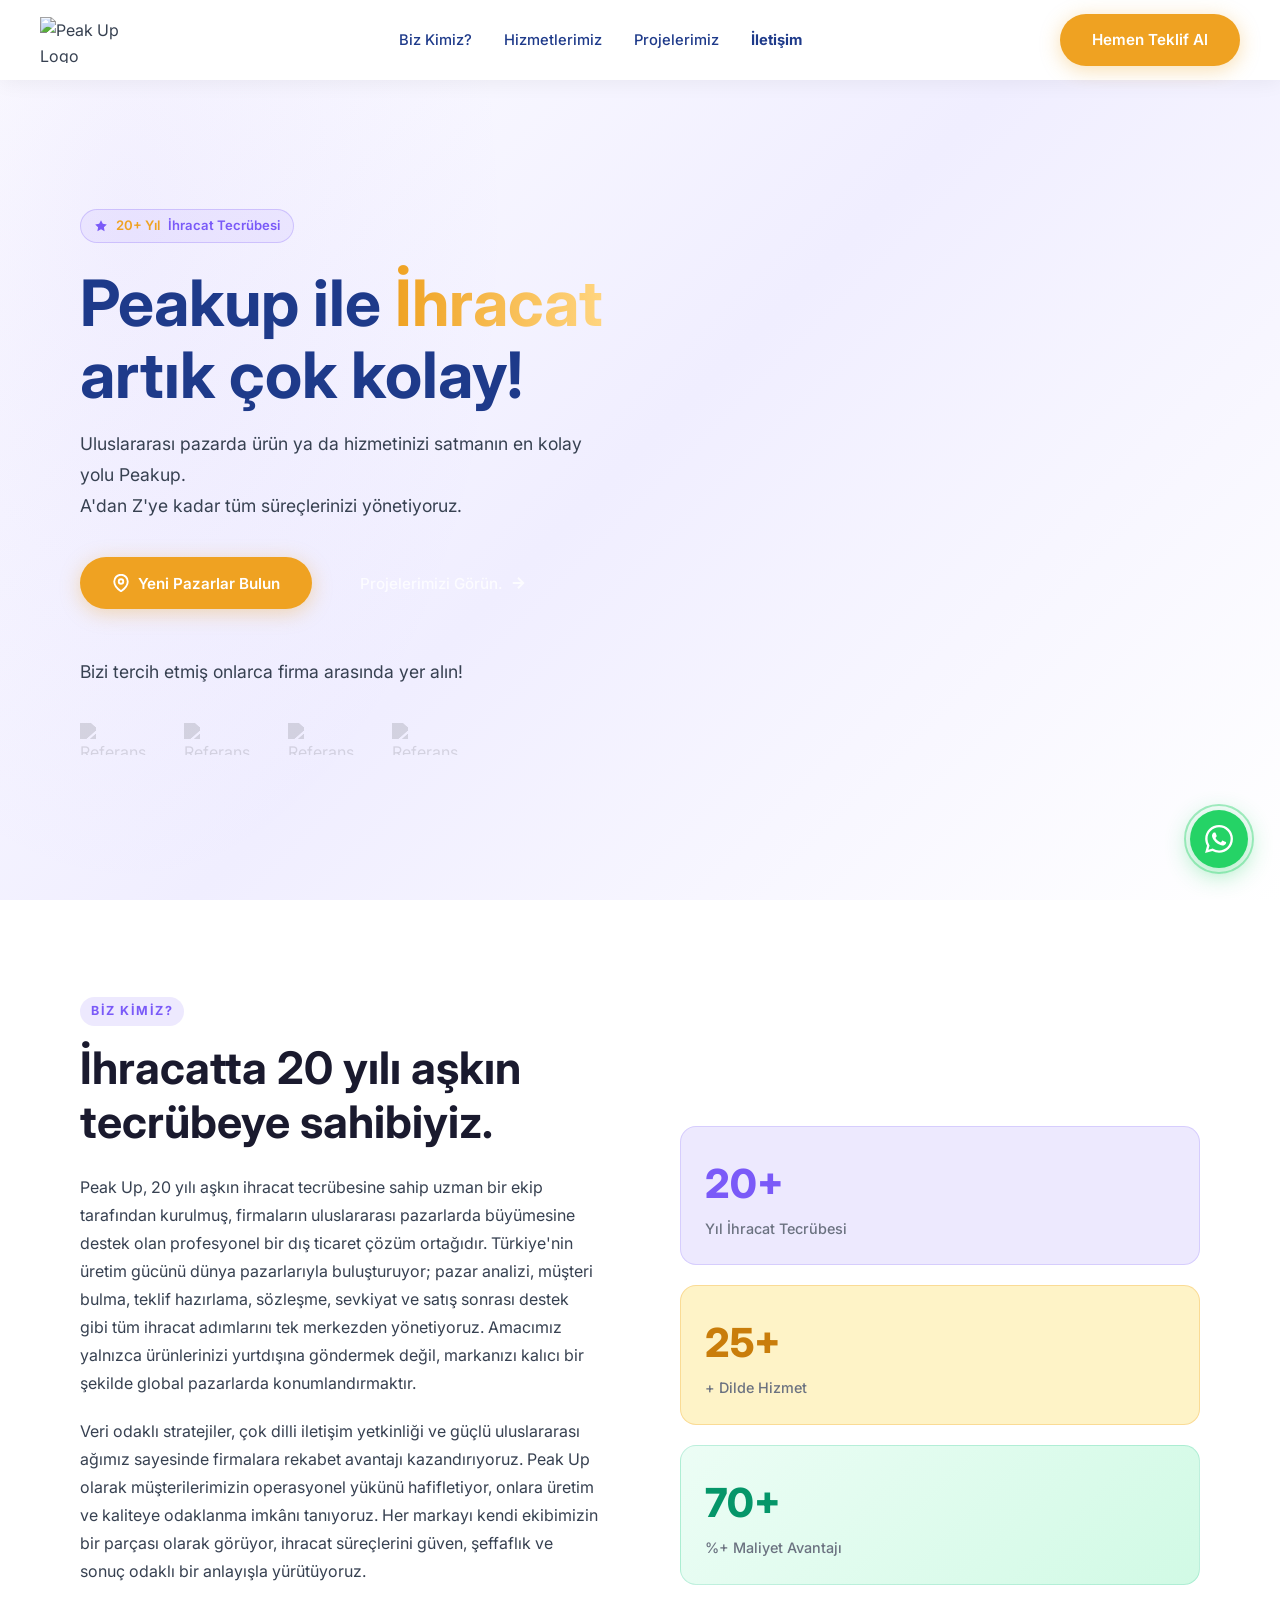
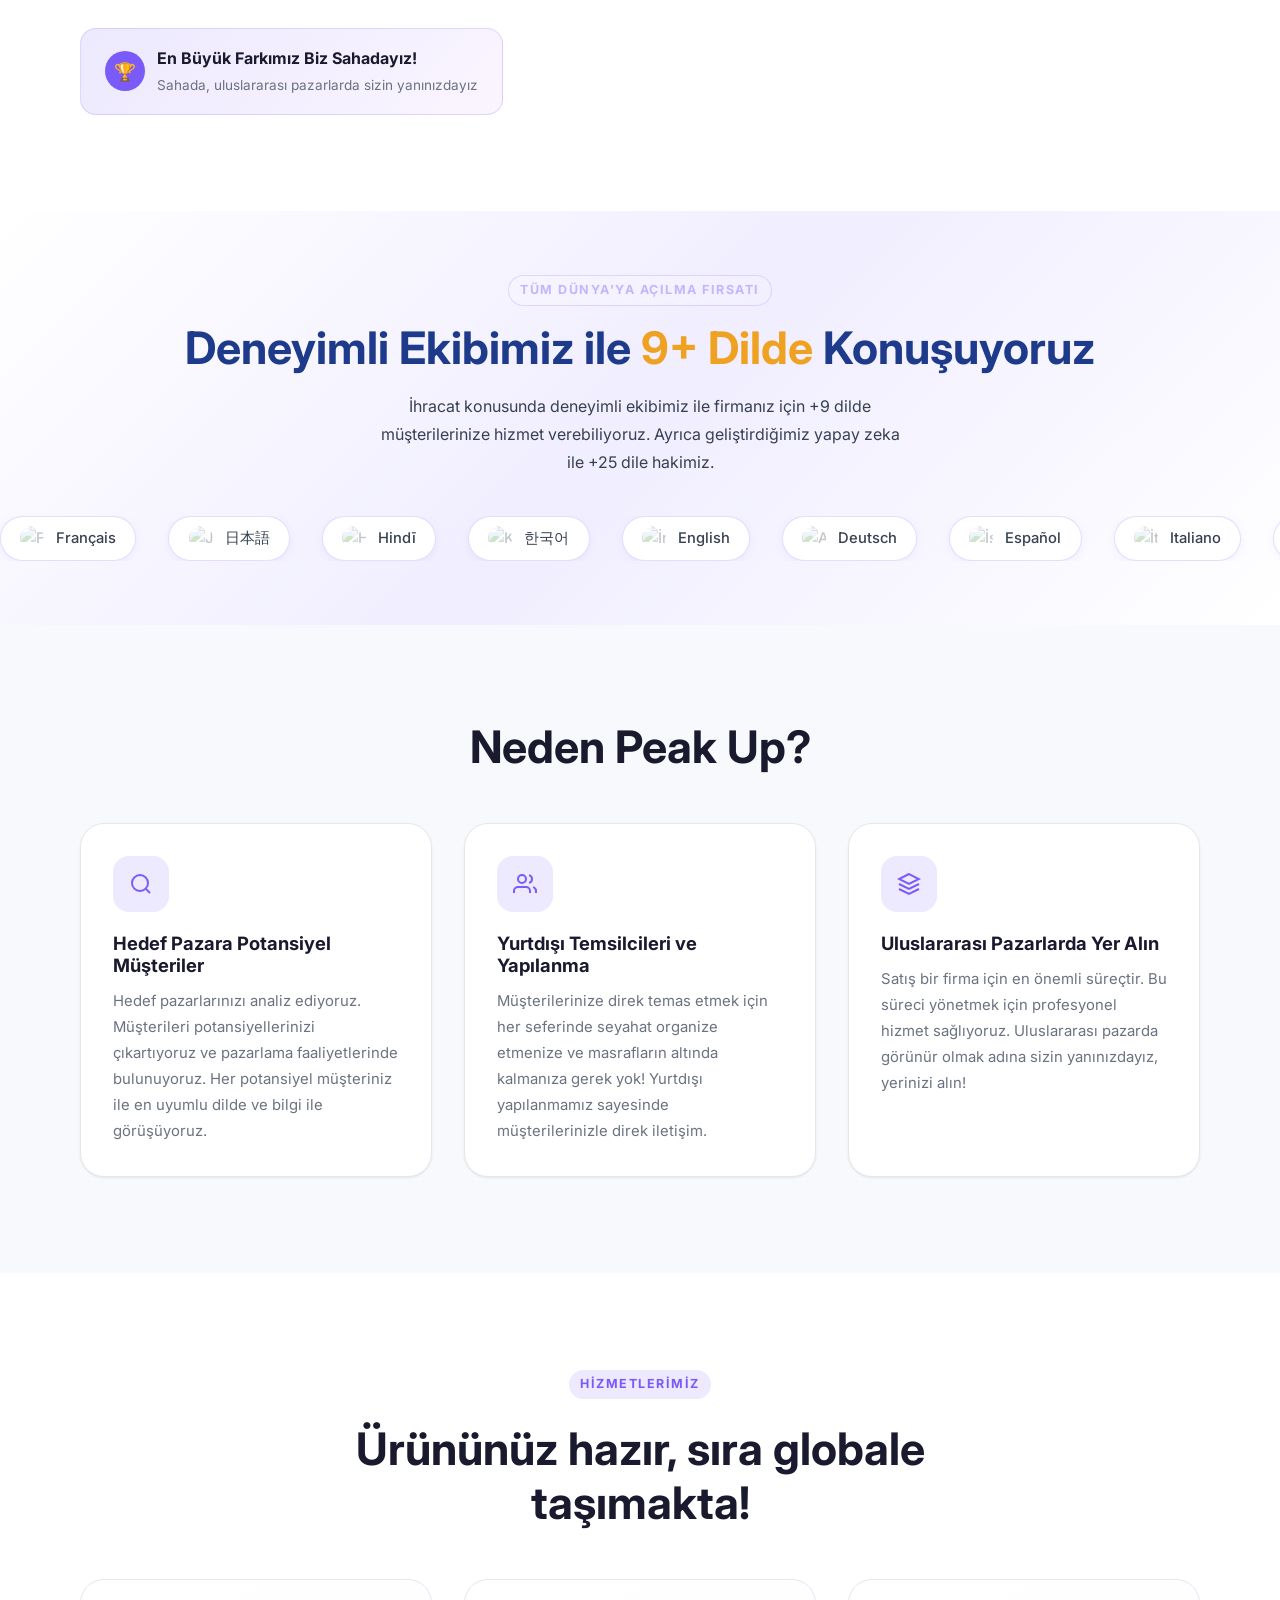
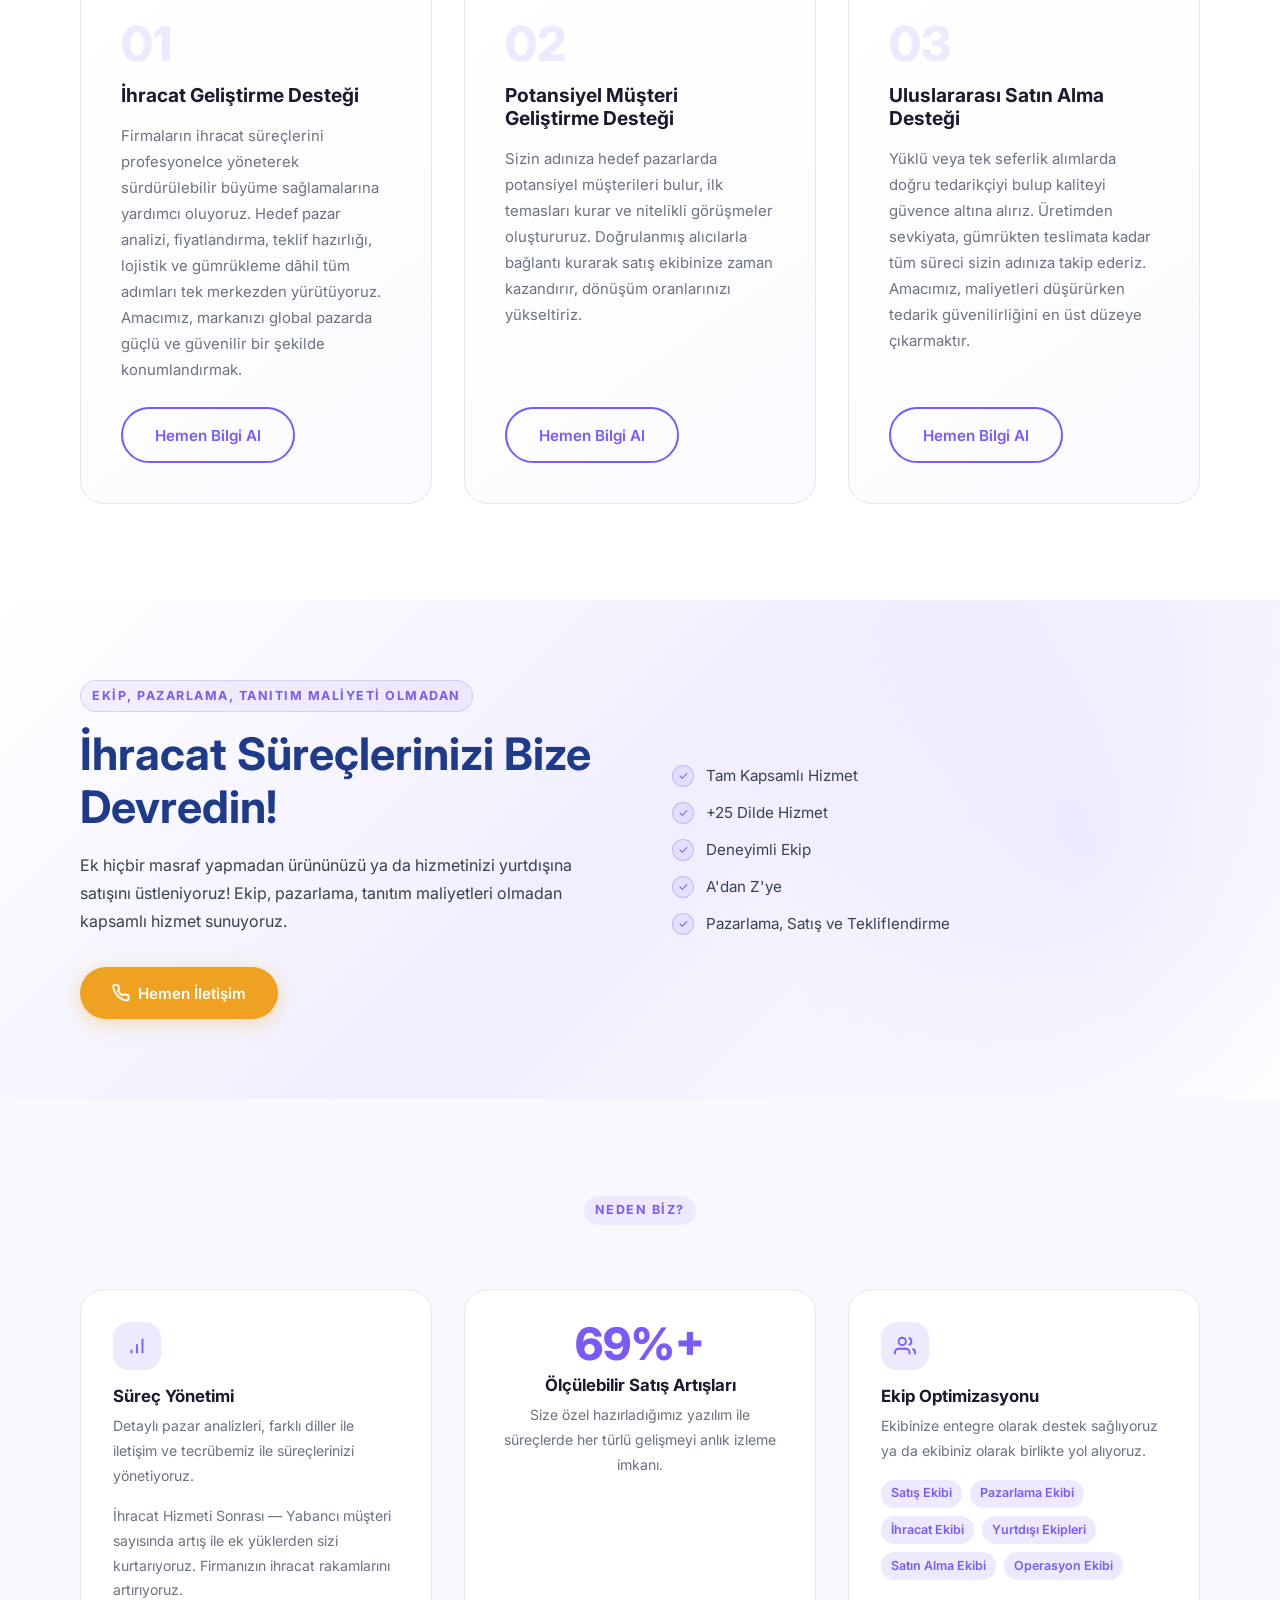
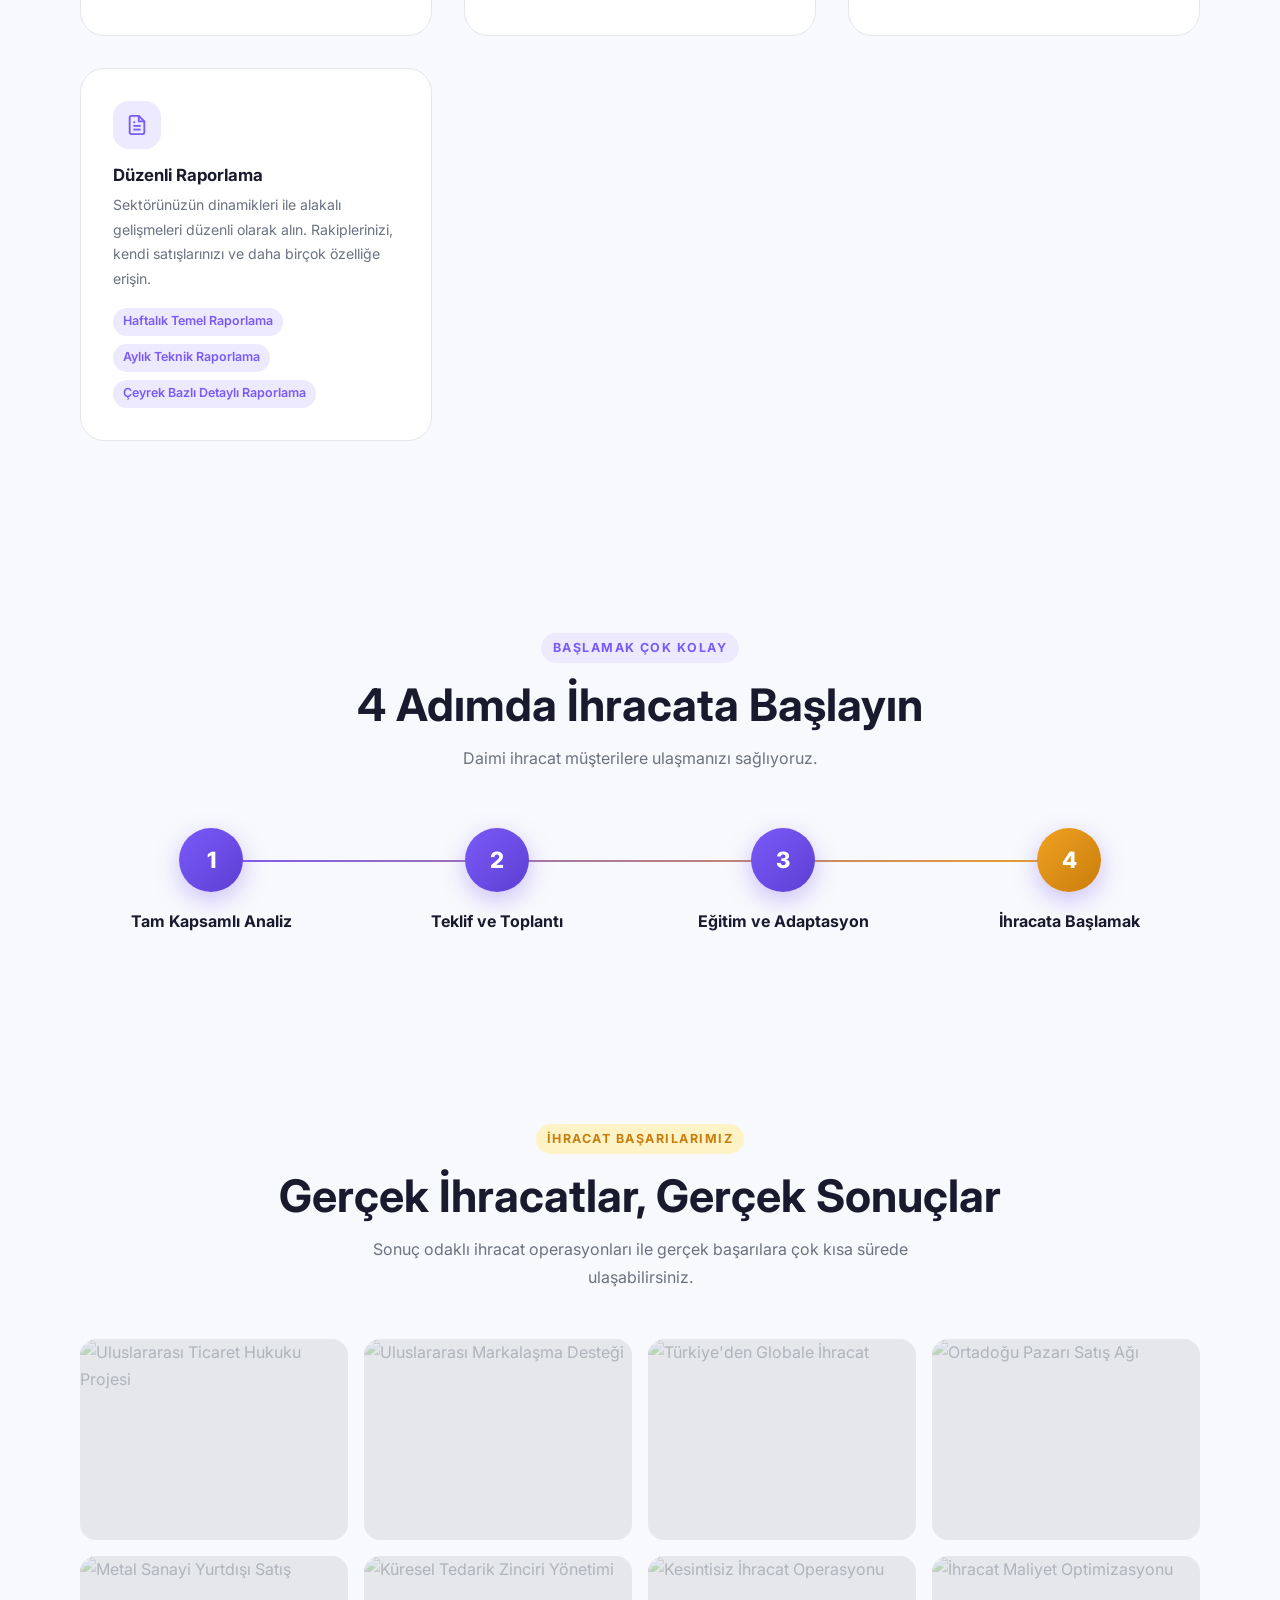
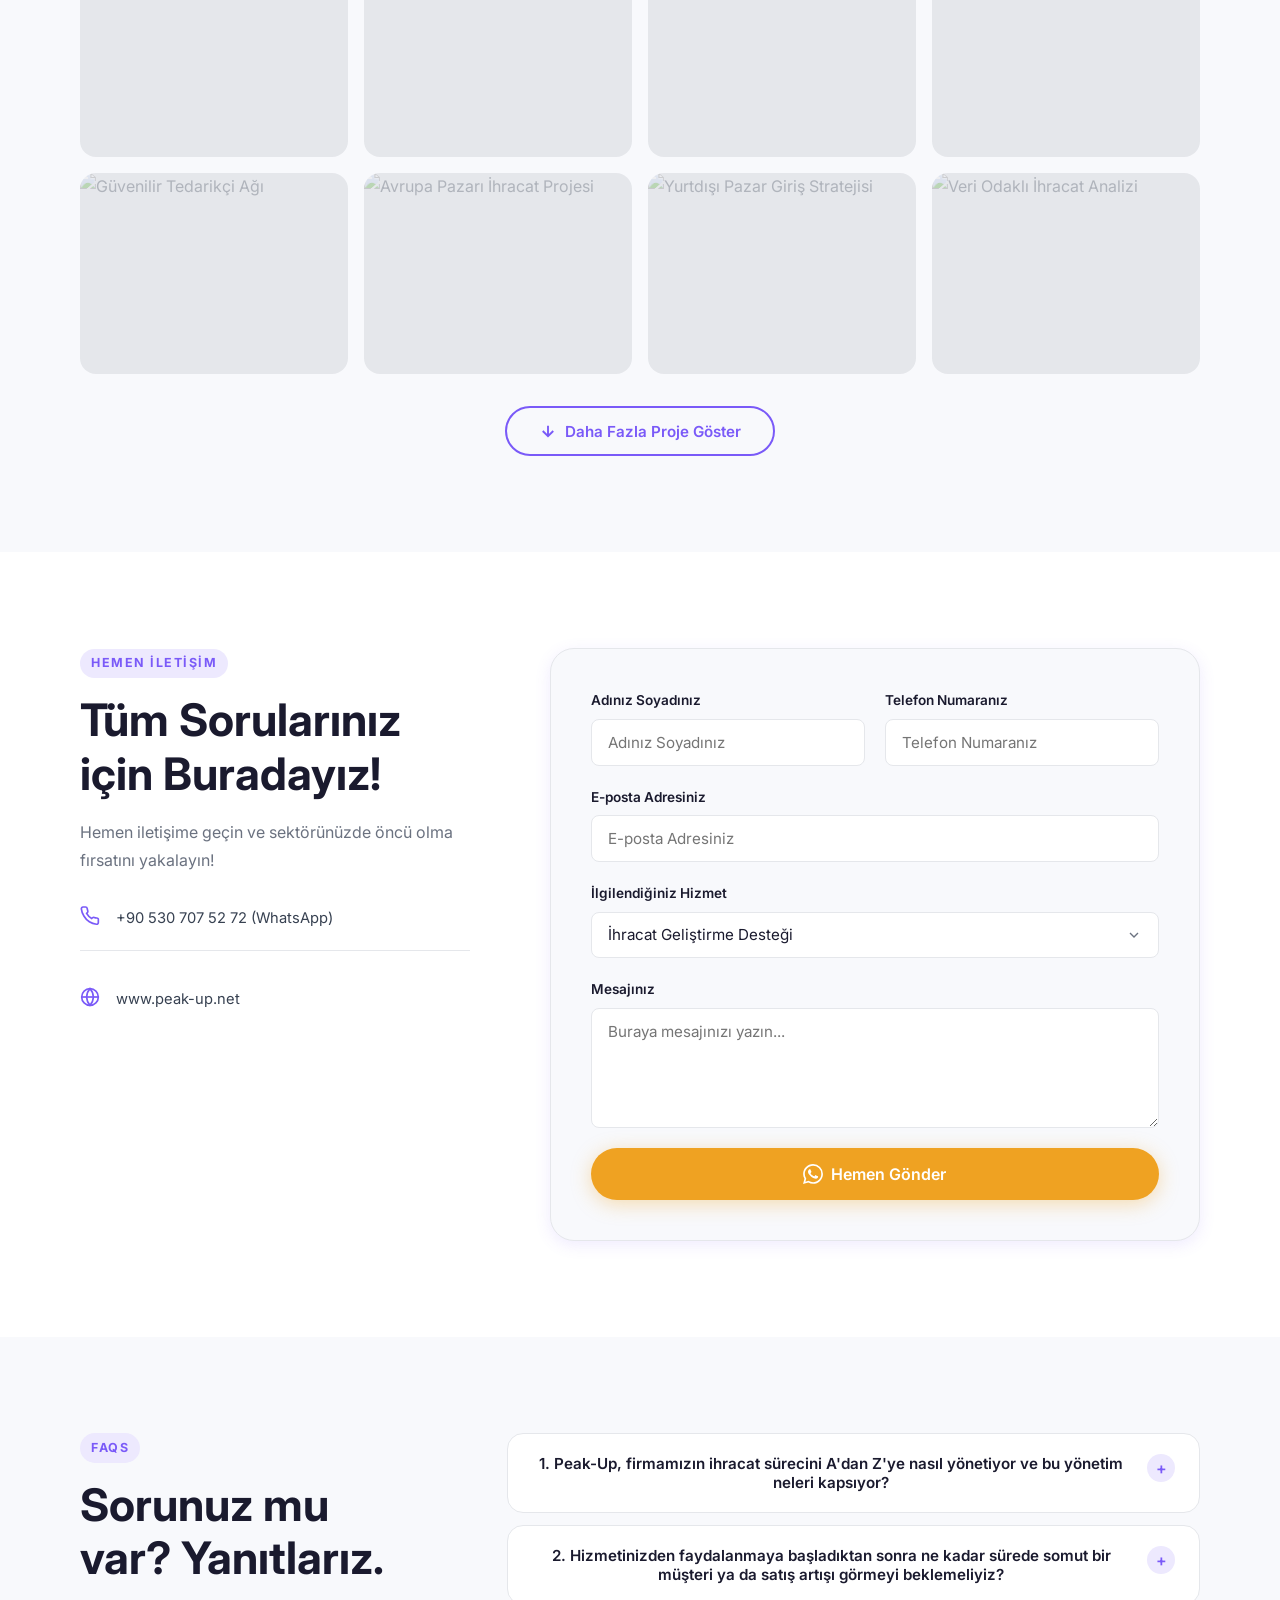
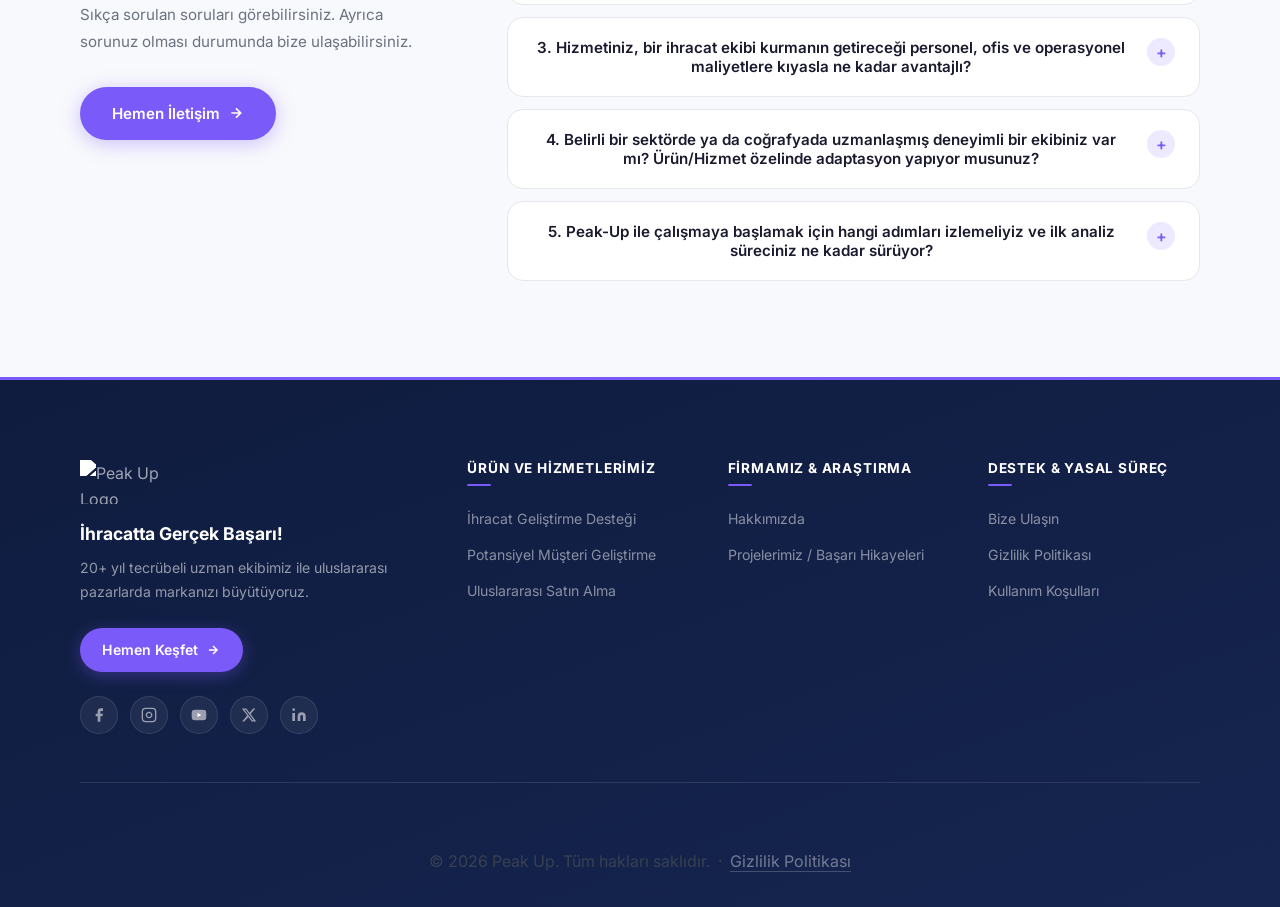
==== commit 3a89099b: "style: footer koyu lacivert tema ile yeniden tasarlandı - Arkaplan: derin lacivert gradient (#0F1C3F" ====
--- a/index.html
+++ b/index.html
@@ -899,7 +899,7 @@
     </div>
 
     <div class="footer-bottom">
-      <p>© <span id="currentYear"></span> Peak Up. Tüm hakları saklıdır. | <a href="gizlilik-politikasi.html" style="color:rgba(255,255,255,.45);text-decoration:underline">Gizlilik Politikası</a></p>
+      <p>© <span id="currentYear"></span> Peak Up. Tüm hakları saklıdır. &nbsp;·&nbsp; <a href="gizlilik-politikasi.html" style="color:rgba(255,255,255,.4);transition:.2s;text-decoration:none;border-bottom:1px solid rgba(255,255,255,.2)">Gizlilik Politikası</a></p>
     </div>
   </div>
 </footer>
--- a/css/style.css
+++ b/css/style.css
@@ -153,21 +153,20 @@
   top: 0; left: 0; right: 0;
   height: var(--header-h);
   z-index: 1000;
-  transition: background var(--transition), box-shadow var(--transition), height var(--transition);
-}
-.site-header.transparent {
-  background: transparent;
+  background: #ffffff;
+  box-shadow: 0 2px 20px rgba(0,0,0,.06);
+  transition: box-shadow var(--transition), height var(--transition);
+}
+.site-header .container {
+  max-width: 100%;
+  padding: 0 2.5rem;
 }
 .site-header.scrolled {
-  background: rgba(255,255,255,.95);
-  backdrop-filter: blur(12px);
-  box-shadow: 0 2px 20px rgba(0,0,0,.08);
+  box-shadow: 0 2px 24px rgba(0,0,0,.12);
   height: 68px;
 }
-.site-header.scrolled .nav-logo-white { display: none; }
-.site-header.scrolled .nav-logo-dark  { display: block; }
-.site-header:not(.scrolled) .nav-logo-white { display: block; }
-.site-header:not(.scrolled) .nav-logo-dark  { display: none; }
+.nav-logo-white { display: none; }
+.nav-logo-dark  { display: block; }
 
 .header-inner {
   display: flex;
@@ -181,7 +180,7 @@
 .nav-menu a {
   font-size: .92rem;
   font-weight: 500;
-  color: rgba(255,255,255,.88);
+  color: #1E3A8A;
   transition: color var(--transition);
   position: relative;
 }
@@ -194,10 +193,8 @@
   border-radius: 2px;
   transition: width var(--transition);
 }
-.nav-menu a:hover { color: #fff; }
+.nav-menu a:hover { color: var(--primary); }
 .nav-menu a:hover::after { width: 100%; }
-.site-header.scrolled .nav-menu a { color: var(--text-dark); }
-.site-header.scrolled .nav-menu a:hover { color: var(--primary); }
 .nav-actions { display: flex; align-items: center; gap: 1rem; }
 .hamburger {
   display: none;
@@ -209,11 +206,10 @@
 .hamburger span {
   display: block;
   height: 2px;
-  background: #fff;
+  background: #1E3A8A;
   border-radius: 2px;
   transition: var(--transition);
 }
-.site-header.scrolled .hamburger span { background: var(--text-dark); }
 .hamburger.active span:nth-child(1) { transform: translateY(7px) rotate(45deg); }
 .hamburger.active span:nth-child(2) { opacity: 0; }
 .hamburger.active span:nth-child(3) { transform: translateY(-7px) rotate(-45deg); }
@@ -266,7 +262,7 @@
 /* ---------- 7. Hero ---------- */
 #hero {
   min-height: 100vh;
-  background: linear-gradient(135deg, #0F0B24 0%, #1E1245 50%, #0F0B24 100%);
+  background: transparent;
   display: grid;
   grid-template-columns: 1fr 1fr;
   align-items: center;
@@ -277,7 +273,7 @@
   position: relative;
 }
 #hero-section {
-  background: linear-gradient(135deg, #0F0B24 0%, #1E1245 50%, #0F0B24 100%);
+  background: linear-gradient(135deg, #ffffff 0%, #F0EEFF 50%, #ffffff 100%);
   position: relative;
   overflow: hidden;
 }
@@ -287,7 +283,7 @@
   top: -50%; left: -20%;
   width: 60%;
   height: 150%;
-  background: radial-gradient(ellipse, rgba(122,90,248,.2) 0%, transparent 70%);
+  background: radial-gradient(ellipse, rgba(122,90,248,.07) 0%, transparent 70%);
   pointer-events: none;
 }
 .hero-text { position: relative; z-index: 1; }
@@ -295,9 +291,9 @@
   display: inline-flex;
   align-items: center;
   gap: .5rem;
-  background: rgba(122,90,248,.2);
-  border: 1px solid rgba(122,90,248,.4);
-  color: #C4B5FD;
+  background: rgba(122,90,248,.08);
+  border: 1px solid rgba(122,90,248,.25);
+  color: var(--primary);
   font-size: .82rem;
   font-weight: 600;
   padding: .4em 1em;
@@ -306,7 +302,7 @@
 }
 .hero-badge span { color: var(--accent); }
 .hero-text h1 {
-  color: #fff;
+  color: #1E3A8A;
   font-size: clamp(2.4rem, 5.5vw, 4rem);
   line-height: 1.12;
   margin-bottom: 1.2rem;
@@ -319,14 +315,14 @@
   background-clip: text;
 }
 .hero-text p {
-  color: rgba(255,255,255,.75);
+  color: var(--text-body);
   font-size: 1.1rem;
   max-width: 520px;
   margin-bottom: 2.2rem;
 }
 .hero-ctas { display: flex; gap: 1rem; flex-wrap: wrap; margin-bottom: 3rem; }
 .hero-trust {
-  color: rgba(255,255,255,.55);
+  color: var(--text-muted);
   font-size: .85rem;
   margin-bottom: 1.2rem;
 }
@@ -340,11 +336,10 @@
   height: 32px;
   width: auto;
   object-fit: contain;
-  filter: brightness(0) invert(1);
-  opacity: .55;
-  transition: opacity var(--transition);
-}
-.hero-logos img:hover { opacity: 1; }
+  filter: brightness(0) opacity(.4);
+  transition: filter var(--transition);
+}
+.hero-logos img:hover { filter: brightness(0) opacity(.75); }
 .hero-visual {
   position: relative;
   display: flex;
@@ -368,7 +363,7 @@
 .particle {
   position: absolute;
   border-radius: 50%;
-  background: rgba(122,90,248,.4);
+  background: rgba(122,90,248,.12);
   animation: floatParticle linear infinite;
 }
 
@@ -404,18 +399,18 @@
 
 /* Languages Section */
 .languages-section {
-  background: linear-gradient(135deg, var(--primary-dark) 0%, var(--primary) 100%);
+  background: linear-gradient(135deg, #ffffff 0%, #F0EEFF 50%, #ffffff 100%);
   padding: 4rem 0;
   overflow: hidden;
 }
-.languages-header { text-align: center; color: #fff; margin-bottom: 2.5rem; }
-.languages-header .section-label { color: #C4B5FD; background: rgba(255,255,255,.15); }
-.languages-header h2 { color: #fff; }
+.languages-header { text-align: center; margin-bottom: 2.5rem; }
+.languages-header .section-label { color: var(--primary); background: rgba(122,90,248,.08); border: 1px solid rgba(122,90,248,.2); }
+.languages-header h2 { color: #1E3A8A; }
 .languages-header h2 em {
   font-style: normal;
   color: var(--accent);
 }
-.languages-header p { color: rgba(255,255,255,.75); max-width: 520px; margin: 1rem auto 0; }
+.languages-header p { color: var(--text-body); max-width: 520px; margin: 1rem auto 0; }
 .lang-marquee-wrapper { overflow: hidden; }
 .lang-marquee {
   display: flex;
@@ -428,15 +423,15 @@
   display: flex;
   align-items: center;
   gap: .75rem;
-  background: rgba(255,255,255,.12);
-  border: 1px solid rgba(255,255,255,.2);
+  background: #fff;
+  border: 1px solid rgba(122,90,248,.2);
   border-radius: var(--radius-full);
   padding: .6rem 1.2rem;
   white-space: nowrap;
-  color: #fff;
+  color: var(--text-body);
   font-weight: 500;
   font-size: .92rem;
-  backdrop-filter: blur(4px);
+  box-shadow: 0 2px 8px rgba(122,90,248,.08);
 }
 .lang-item img { width: 24px; height: 24px; border-radius: 50%; object-fit: cover; }
 
@@ -518,7 +513,7 @@
 
 /* ---------- 11. CTA Banner ---------- */
 .cta-banner {
-  background: linear-gradient(135deg, #0F0B24 0%, var(--primary-dark) 100%);
+  background: linear-gradient(135deg, #ffffff 0%, #F0EEFF 50%, #ffffff 100%);
   padding: 5rem 0;
   position: relative;
   overflow: hidden;
@@ -529,7 +524,7 @@
   right: -10%; top: -30%;
   width: 50%;
   height: 160%;
-  background: radial-gradient(ellipse, rgba(239,162,34,.12) 0%, transparent 70%);
+  background: radial-gradient(ellipse, rgba(122,90,248,.07) 0%, transparent 70%);
 }
 .cta-banner-inner {
   display: grid;
@@ -537,9 +532,9 @@
   gap: 4rem;
   align-items: center;
 }
-.cta-banner-text .section-label { background: rgba(255,255,255,.12); color: #C4B5FD; }
-.cta-banner-text h2 { color: #fff; margin-bottom: 1rem; }
-.cta-banner-text p { color: rgba(255,255,255,.72); margin-bottom: 2rem; }
+.cta-banner-text .section-label { background: rgba(122,90,248,.08); color: var(--primary); border: 1px solid rgba(122,90,248,.2); }
+.cta-banner-text h2 { color: #1E3A8A; margin-bottom: 1rem; }
+.cta-banner-text p { color: var(--text-body); margin-bottom: 2rem; }
 .cta-features {
   display: flex;
   flex-direction: column;
@@ -549,7 +544,7 @@
   display: flex;
   align-items: center;
   gap: .75rem;
-  color: rgba(255,255,255,.85);
+  color: var(--text-body);
   font-size: .95rem;
 }
 .cta-feature-item::before {
@@ -558,11 +553,11 @@
   align-items: center;
   justify-content: center;
   width: 22px; height: 22px;
-  background: rgba(122,90,248,.3);
-  border: 1px solid rgba(122,90,248,.6);
+  background: rgba(122,90,248,.1);
+  border: 1px solid rgba(122,90,248,.3);
   border-radius: 50%;
   font-size: .75rem;
-  color: #C4B5FD;
+  color: var(--primary);
   flex-shrink: 0;
 }
 
@@ -810,25 +805,26 @@
 
 /* ---------- 17. Footer ---------- */
 .site-footer {
-  background: #0A0714;
-  color: rgba(255,255,255,.65);
+  background: linear-gradient(160deg, #0F1C3F 0%, #162550 100%);
+  color: rgba(255,255,255,.6);
   padding: 5rem 0 2rem;
+  border-top: 3px solid var(--primary);
 }
 .footer-top {
   display: grid;
   grid-template-columns: 1.6fr 1fr 1fr 1fr;
   gap: 3rem;
   padding-bottom: 3rem;
-  border-bottom: 1px solid rgba(255,255,255,.08);
+  border-bottom: 1px solid rgba(255,255,255,.1);
   margin-bottom: 2.5rem;
 }
-.footer-brand img { height: 44px; width: auto; margin-bottom: 1.2rem; }
+.footer-brand img { height: 44px; width: auto; margin-bottom: 1.2rem; filter: brightness(0) invert(1); }
 .footer-brand h3 {
   color: #fff;
   font-size: 1.1rem;
   margin-bottom: .75rem;
 }
-.footer-brand p { font-size: .88rem; line-height: 1.7; margin-bottom: 1.5rem; }
+.footer-brand p { font-size: .88rem; line-height: 1.7; margin-bottom: 1.5rem; color: rgba(255,255,255,.55); }
 .footer-cta-btn {
   display: inline-flex;
   align-items: center;
@@ -840,23 +836,34 @@
   font-size: .88rem;
   font-weight: 600;
   transition: var(--transition);
-}
-.footer-cta-btn:hover { background: var(--primary-dark); transform: translateY(-2px); }
+  box-shadow: 0 4px 16px rgba(122,90,248,.35);
+}
+.footer-cta-btn:hover { background: var(--primary-dark); transform: translateY(-2px); box-shadow: 0 6px 20px rgba(122,90,248,.45); }
 .footer-col h4 {
   color: #fff;
-  font-size: .9rem;
+  font-size: .85rem;
   font-weight: 700;
   margin-bottom: 1.2rem;
-  letter-spacing: .04em;
+  letter-spacing: .06em;
   text-transform: uppercase;
+  position: relative;
+  padding-bottom: .6rem;
+}
+.footer-col h4::after {
+  content: '';
+  position: absolute;
+  left: 0; bottom: 0;
+  width: 24px; height: 2px;
+  background: var(--primary);
+  border-radius: 2px;
 }
 .footer-col ul { display: flex; flex-direction: column; gap: .6rem; }
 .footer-col ul li a {
   font-size: .88rem;
-  color: rgba(255,255,255,.55);
-  transition: color var(--transition);
-}
-.footer-col ul li a:hover { color: #fff; }
+  color: rgba(255,255,255,.5);
+  transition: color var(--transition), padding-left var(--transition);
+}
+.footer-col ul li a:hover { color: #fff; padding-left: 4px; }
 .footer-social {
   display: flex;
   gap: .75rem;
@@ -864,11 +871,11 @@
 }
 .social-link {
   width: 38px; height: 38px;
-  background: rgba(255,255,255,.07);
-  border: 1px solid rgba(255,255,255,.12);
+  background: rgba(255,255,255,.06);
+  border: 1px solid rgba(255,255,255,.1);
   border-radius: 50%;
   display: flex; align-items: center; justify-content: center;
-  color: rgba(255,255,255,.6);
+  color: rgba(255,255,255,.55);
   font-size: .95rem;
   transition: var(--transition);
 }
@@ -876,13 +883,17 @@
   background: var(--primary);
   border-color: var(--primary);
   color: #fff;
-  transform: translateY(-2px);
+  transform: translateY(-3px);
+  box-shadow: 0 4px 12px rgba(122,90,248,.4);
 }
 .footer-bottom {
-  text-align: center;
+  display: flex;
+  align-items: center;
+  justify-content: center;
   font-size: .83rem;
-  color: rgba(255,255,255,.35);
+  color: rgba(255,255,255,.3);
   padding-top: 1.5rem;
+  gap: .5rem;
 }
 
 /* ---------- 18. Lightbox ---------- */
--- a/css/animations.css
+++ b/css/animations.css
@@ -32,8 +32,8 @@
 
 /* Glow pulse for globe */
 @keyframes glowPulse {
-  0%, 100% { box-shadow: 0 0 40px rgba(122,90,248,.3); }
-  50%       { box-shadow: 0 0 80px rgba(122,90,248,.55), 0 0 120px rgba(239,162,34,.15); }
+  0%, 100% { box-shadow: 0 8px 40px rgba(122,90,248,.12); }
+  50%       { box-shadow: 0 8px 60px rgba(122,90,248,.22); }
 }
 
 /* Hero badge float */
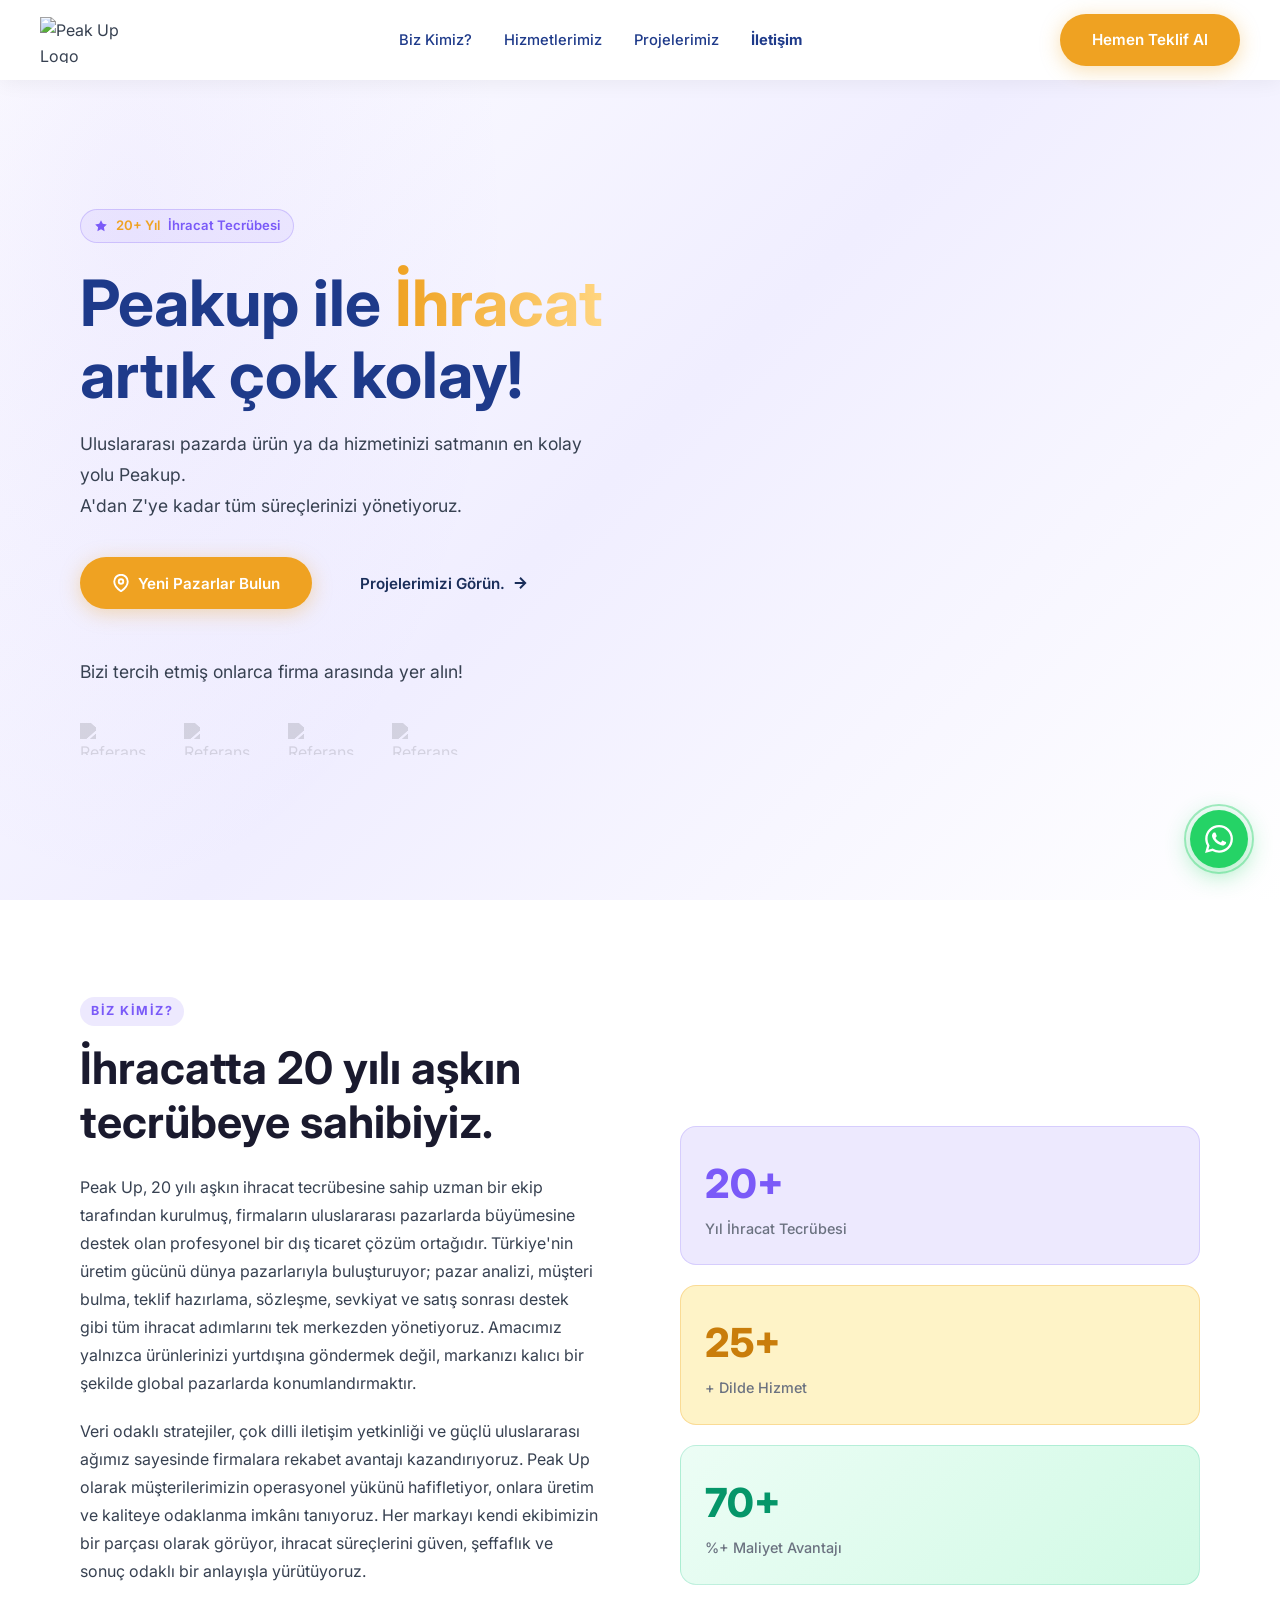
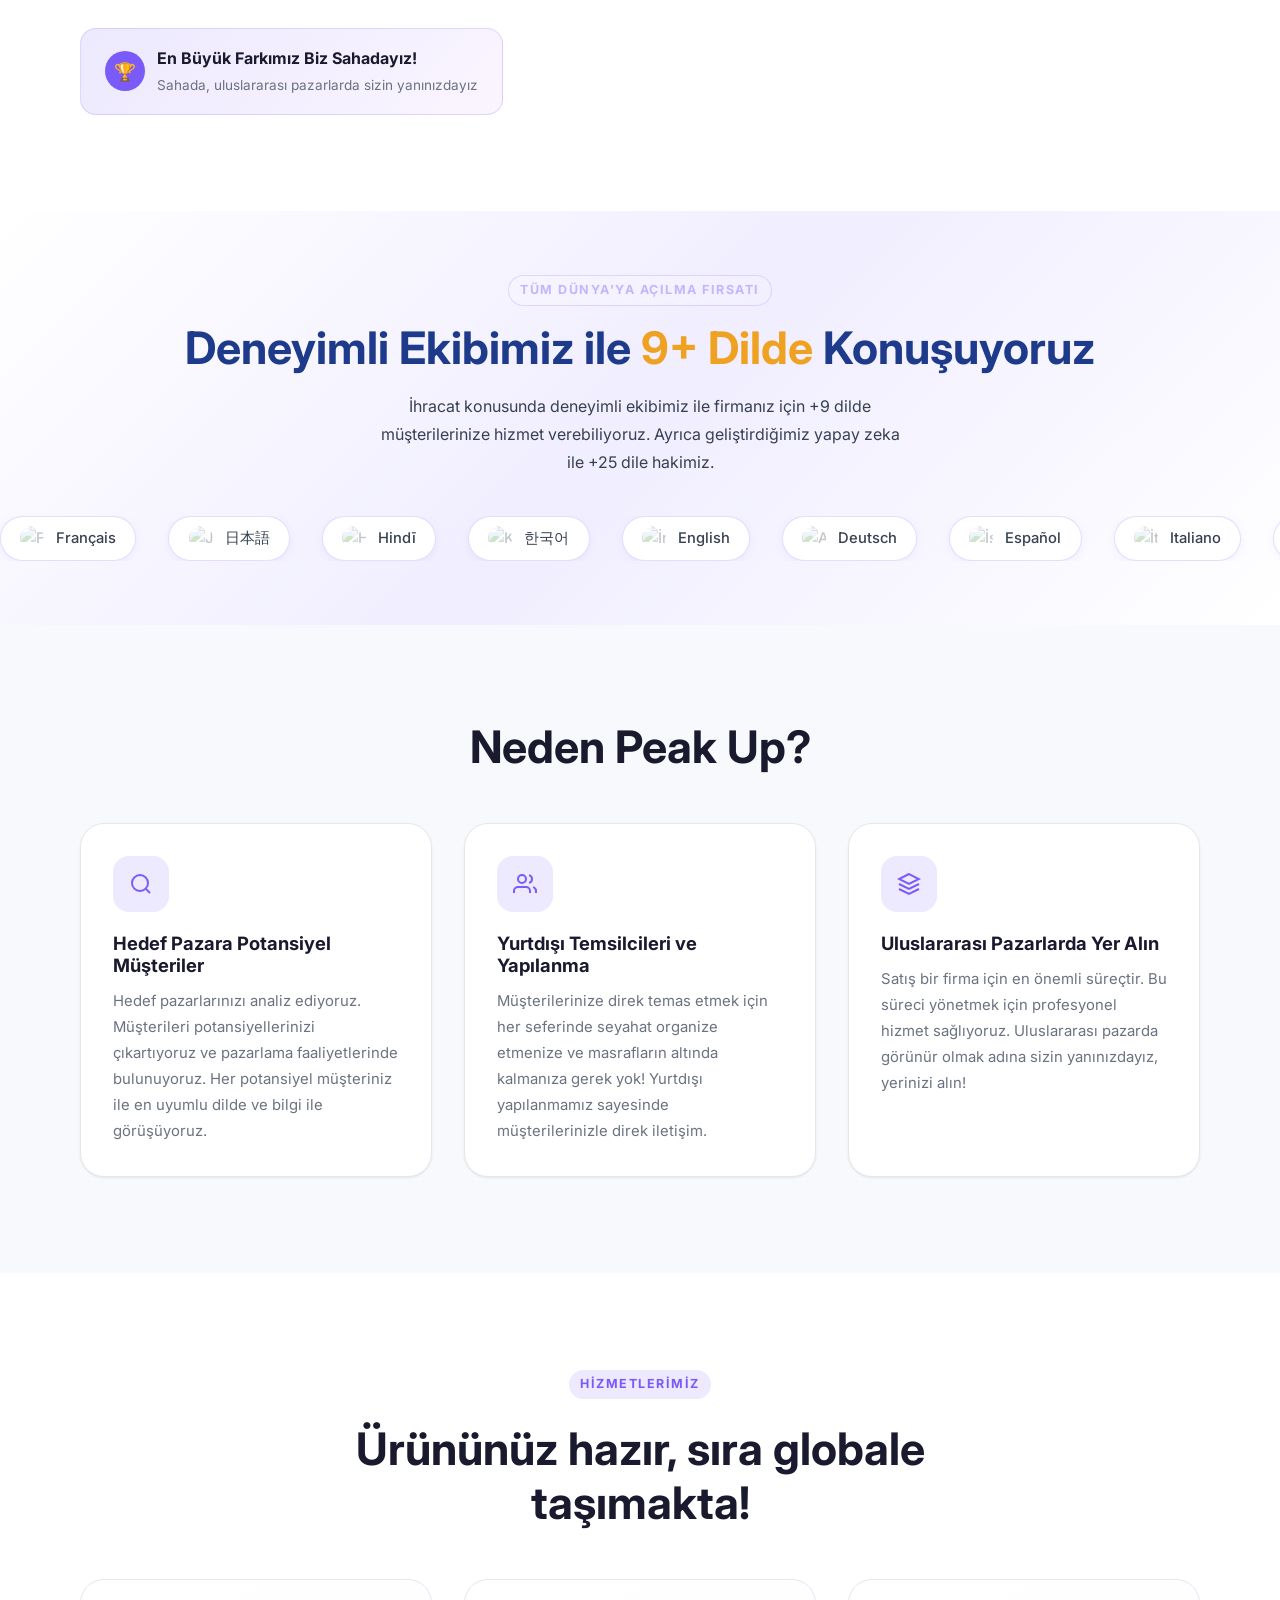
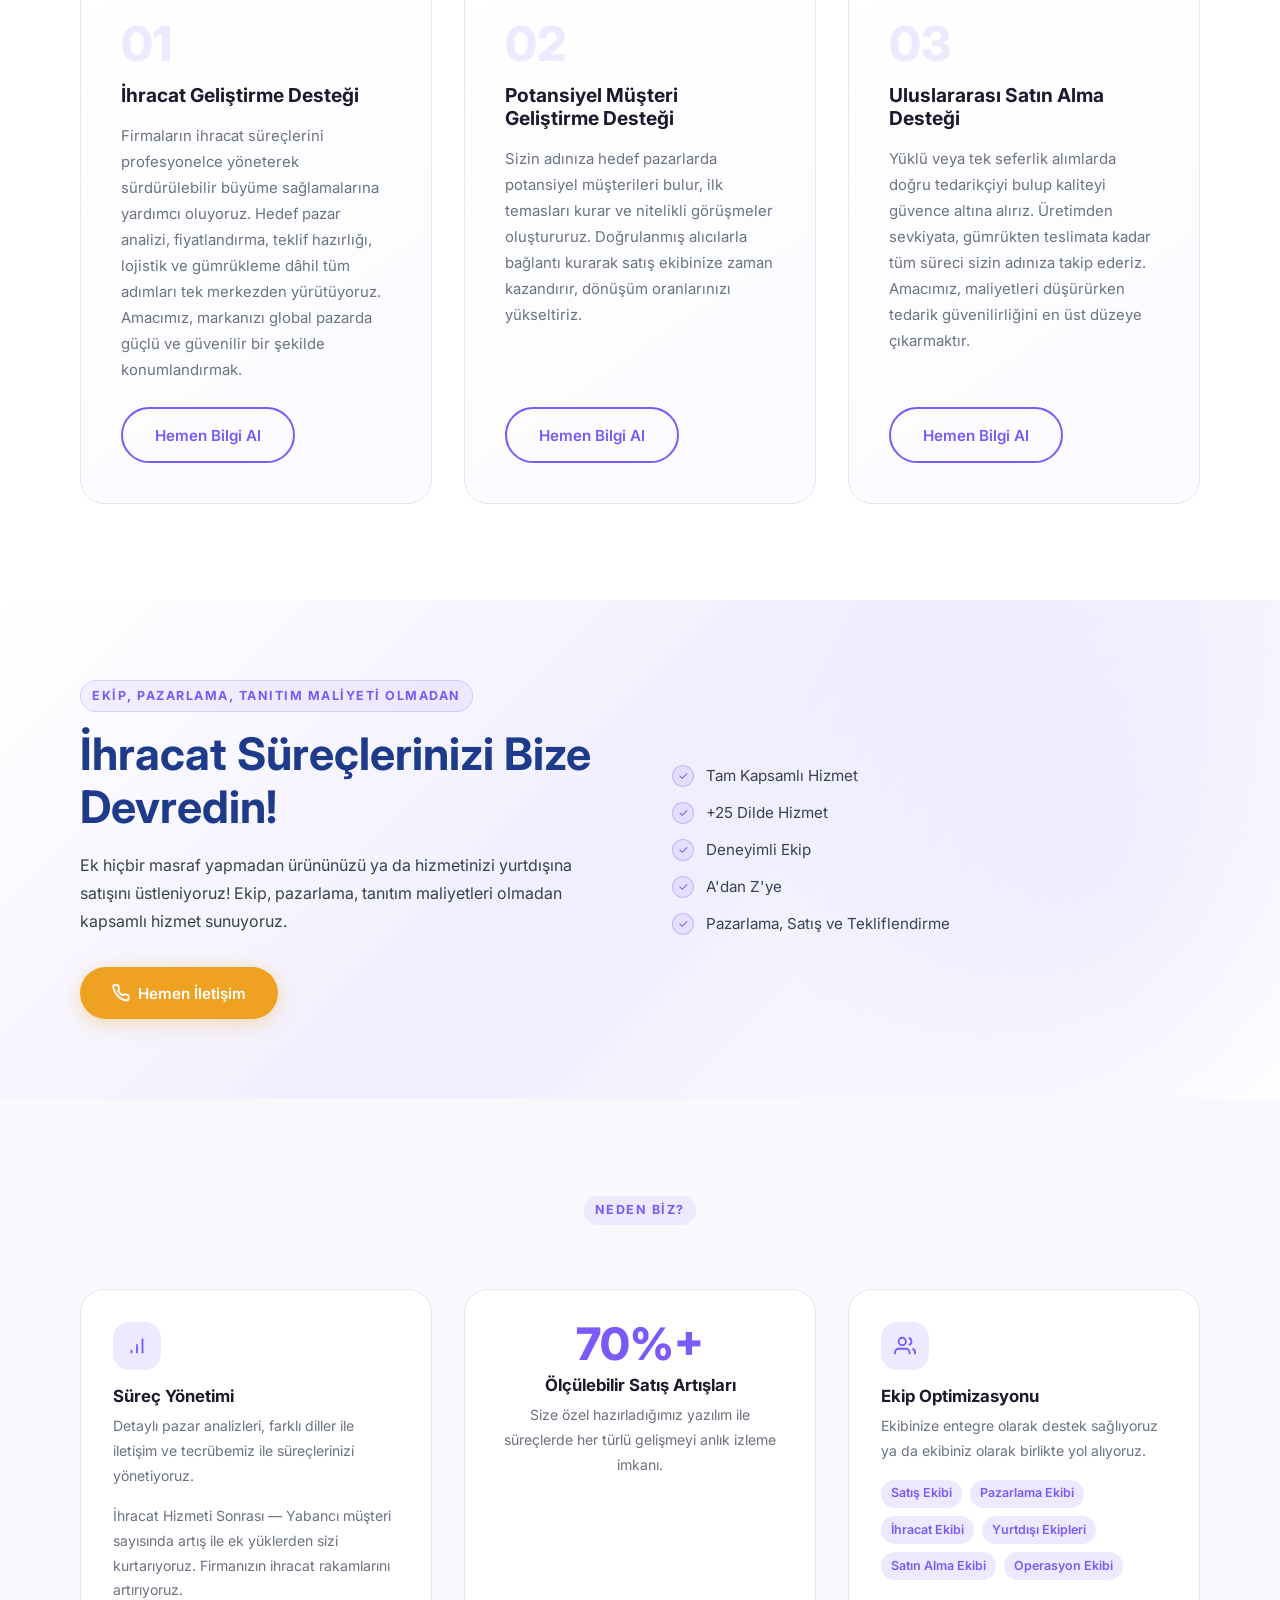
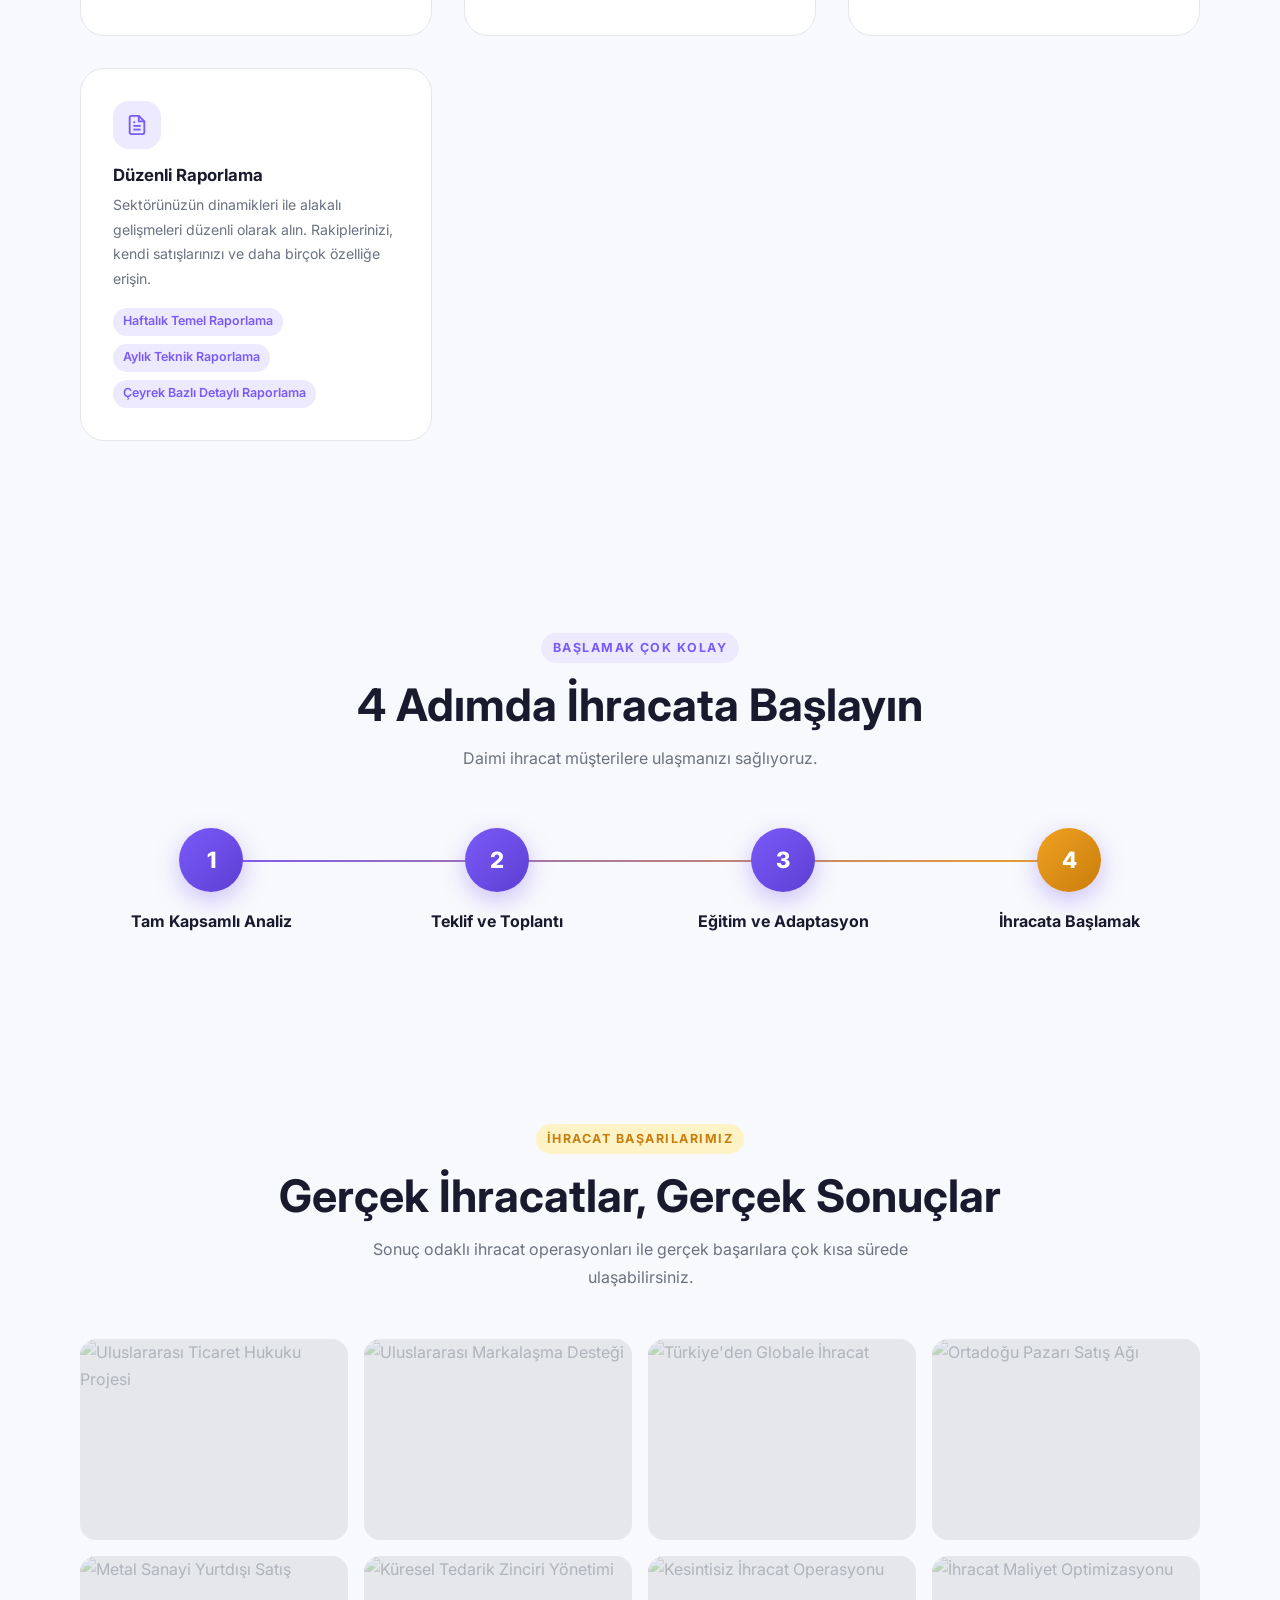
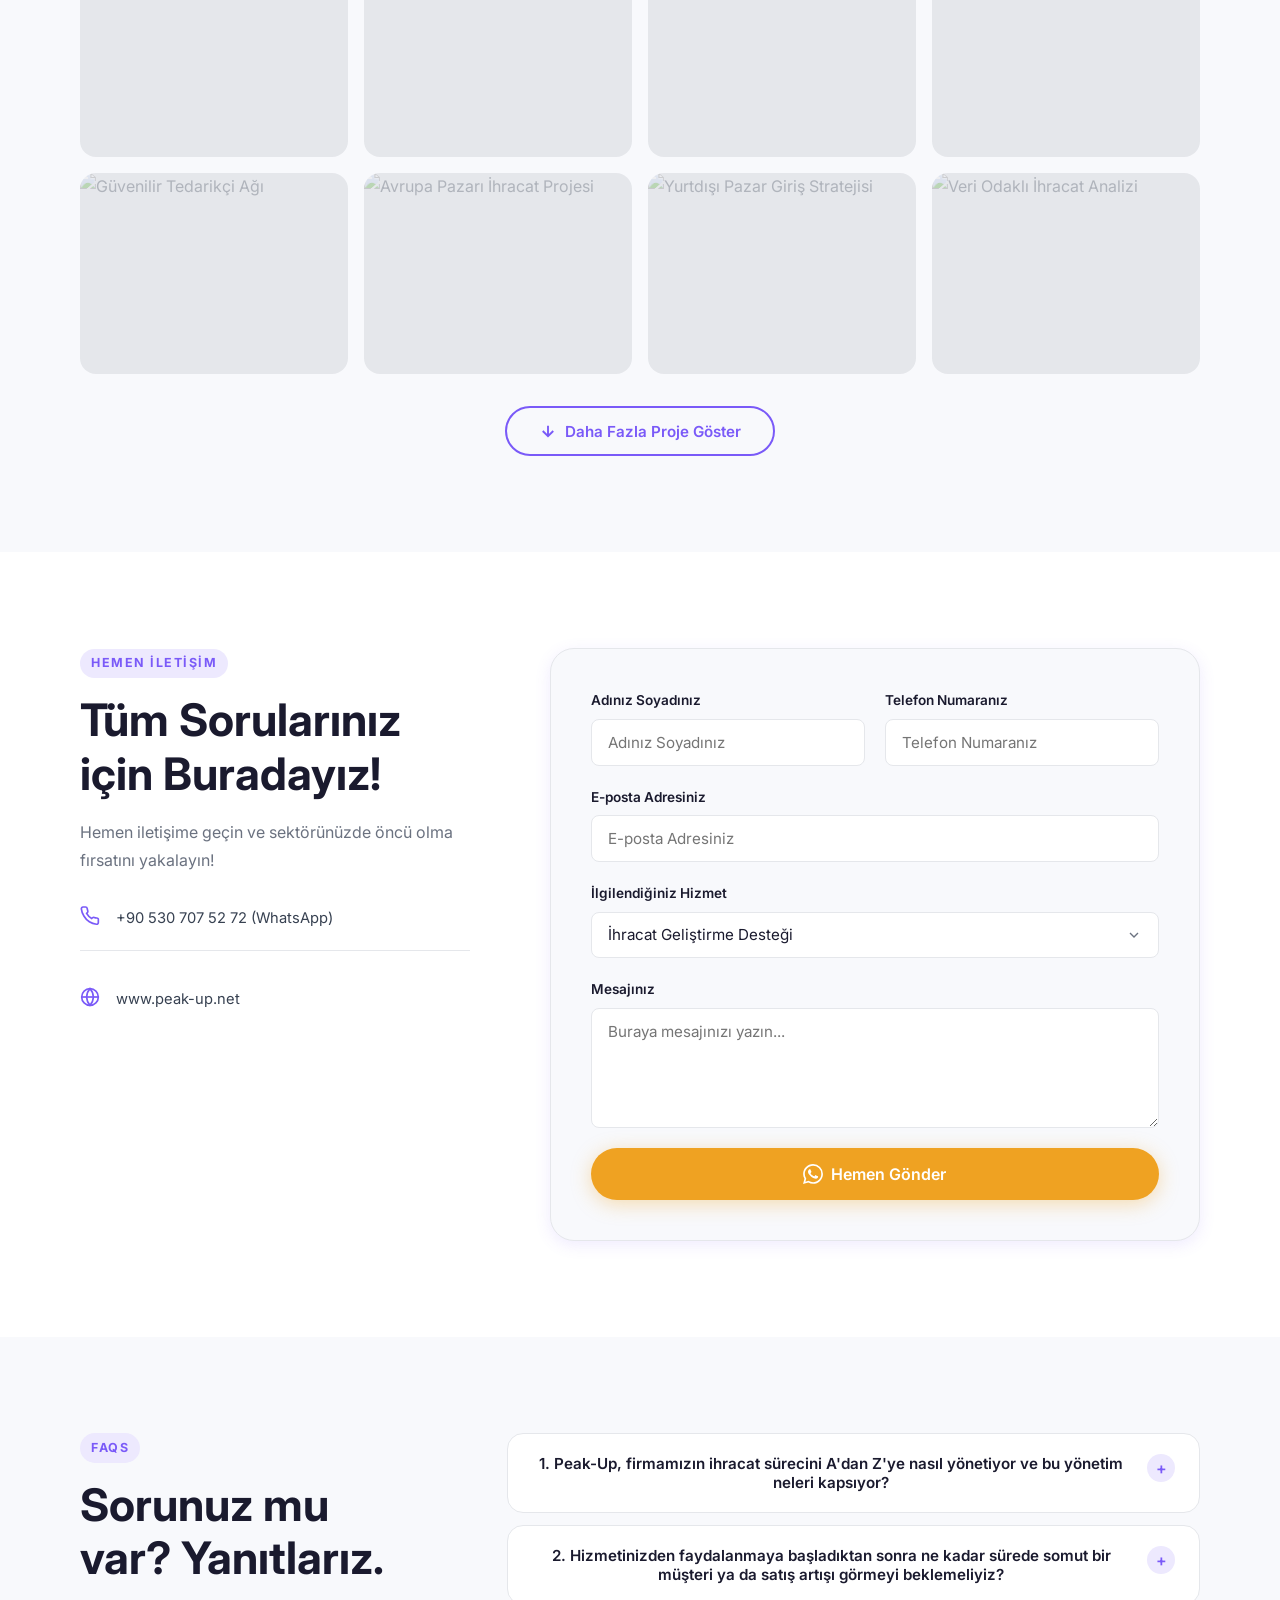
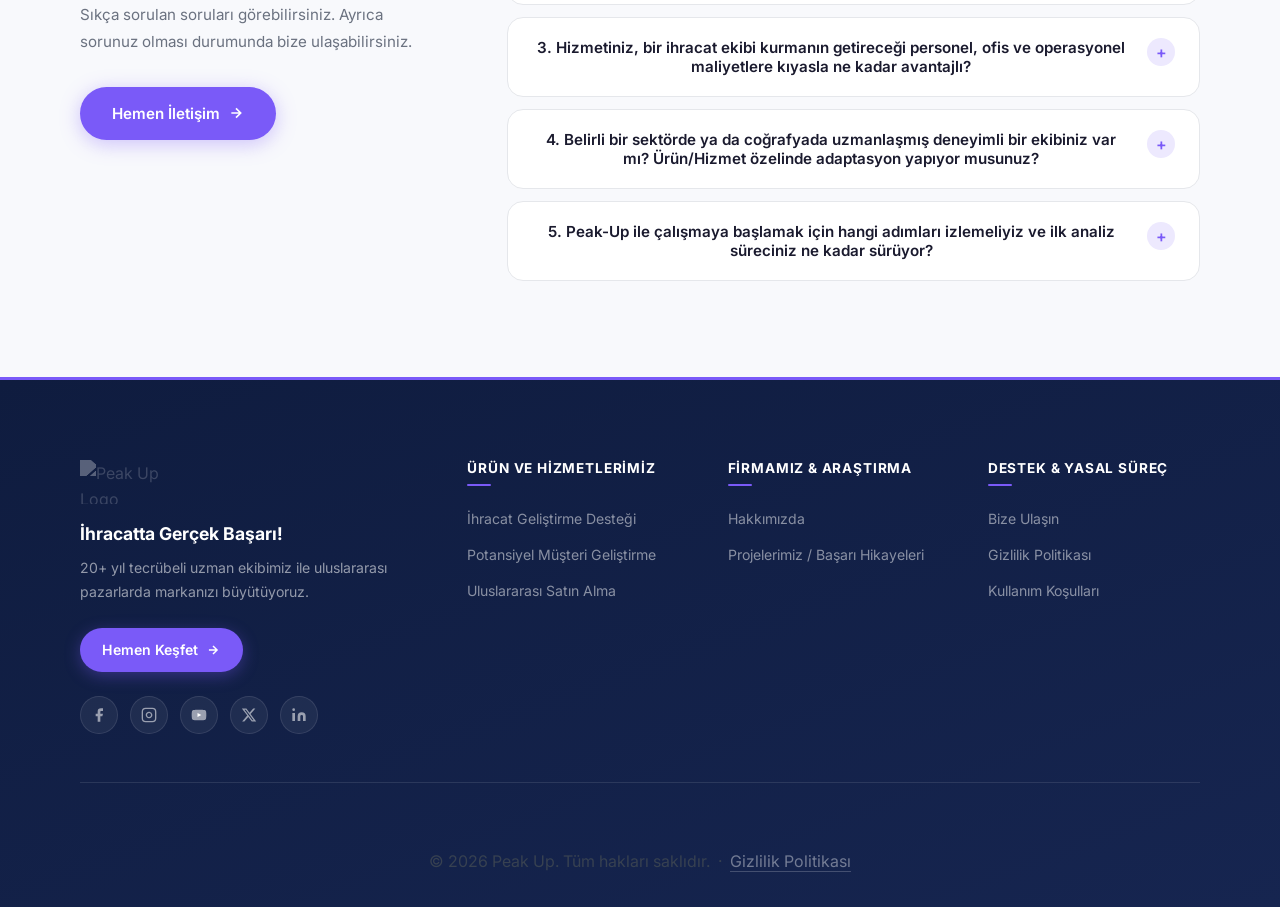
==== commit 6366af25: "fix: hero bölümündeki 'Projelerimizi Görün' yazısını lacivert renge çevir Co-Authored-By: Claude Son" ====
--- a/index.html
+++ b/index.html
@@ -220,7 +220,7 @@
           <svg width="18" height="18" viewBox="0 0 24 24" fill="none" stroke="currentColor" stroke-width="2.5" aria-hidden="true"><path d="M21 10c0 7-9 13-9 13s-9-6-9-13a9 9 0 0 1 18 0z"/><circle cx="12" cy="10" r="3"/></svg>
           Yeni Pazarlar Bulun
         </a>
-        <a href="#projelerimiz" class="btn btn-ghost" style="color:rgba(255,255,255,.8)">
+        <a href="#projelerimiz" class="btn btn-ghost" style="color:#1a2e5a;font-weight:600">
           Projelerimizi Görün.
           <svg width="18" height="18" viewBox="0 0 24 24" fill="none" stroke="currentColor" stroke-width="2.5" aria-hidden="true"><path d="M5 12h14M12 5l7 7-7 7"/></svg>
         </a>
